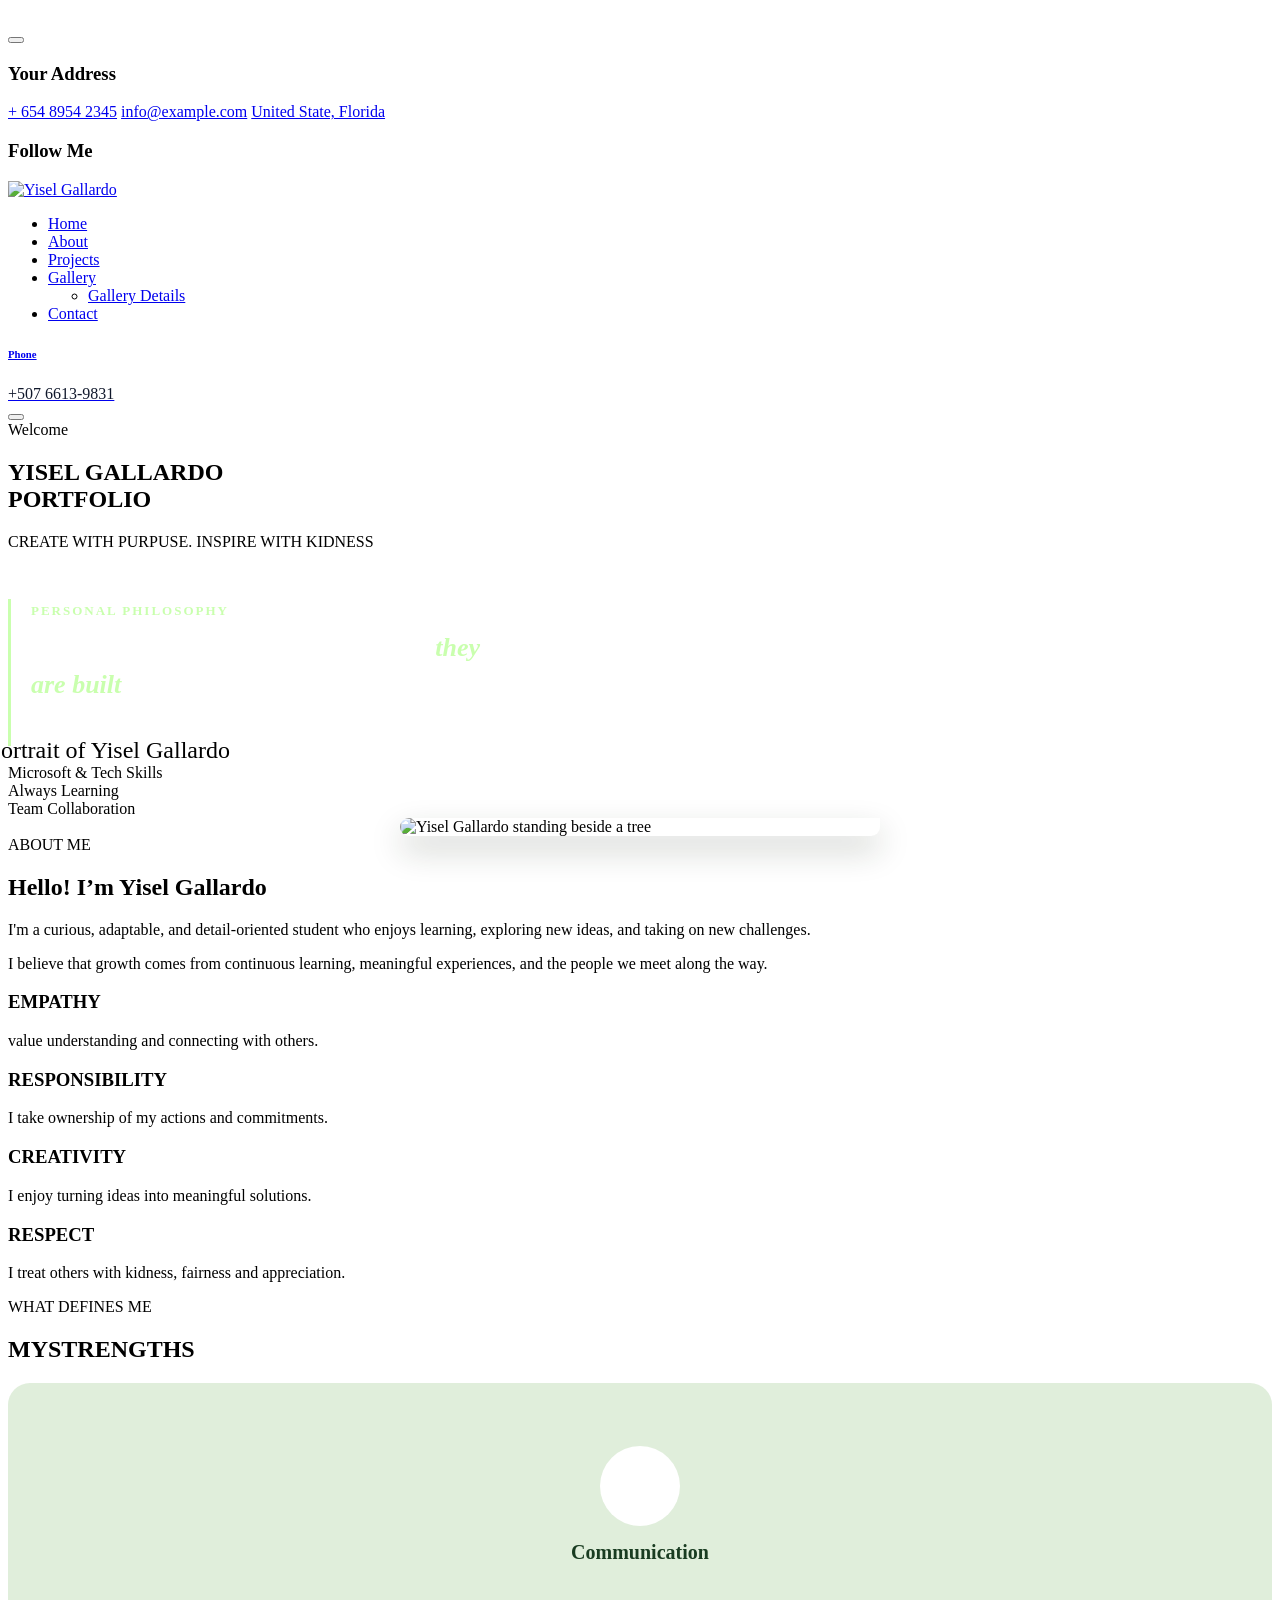
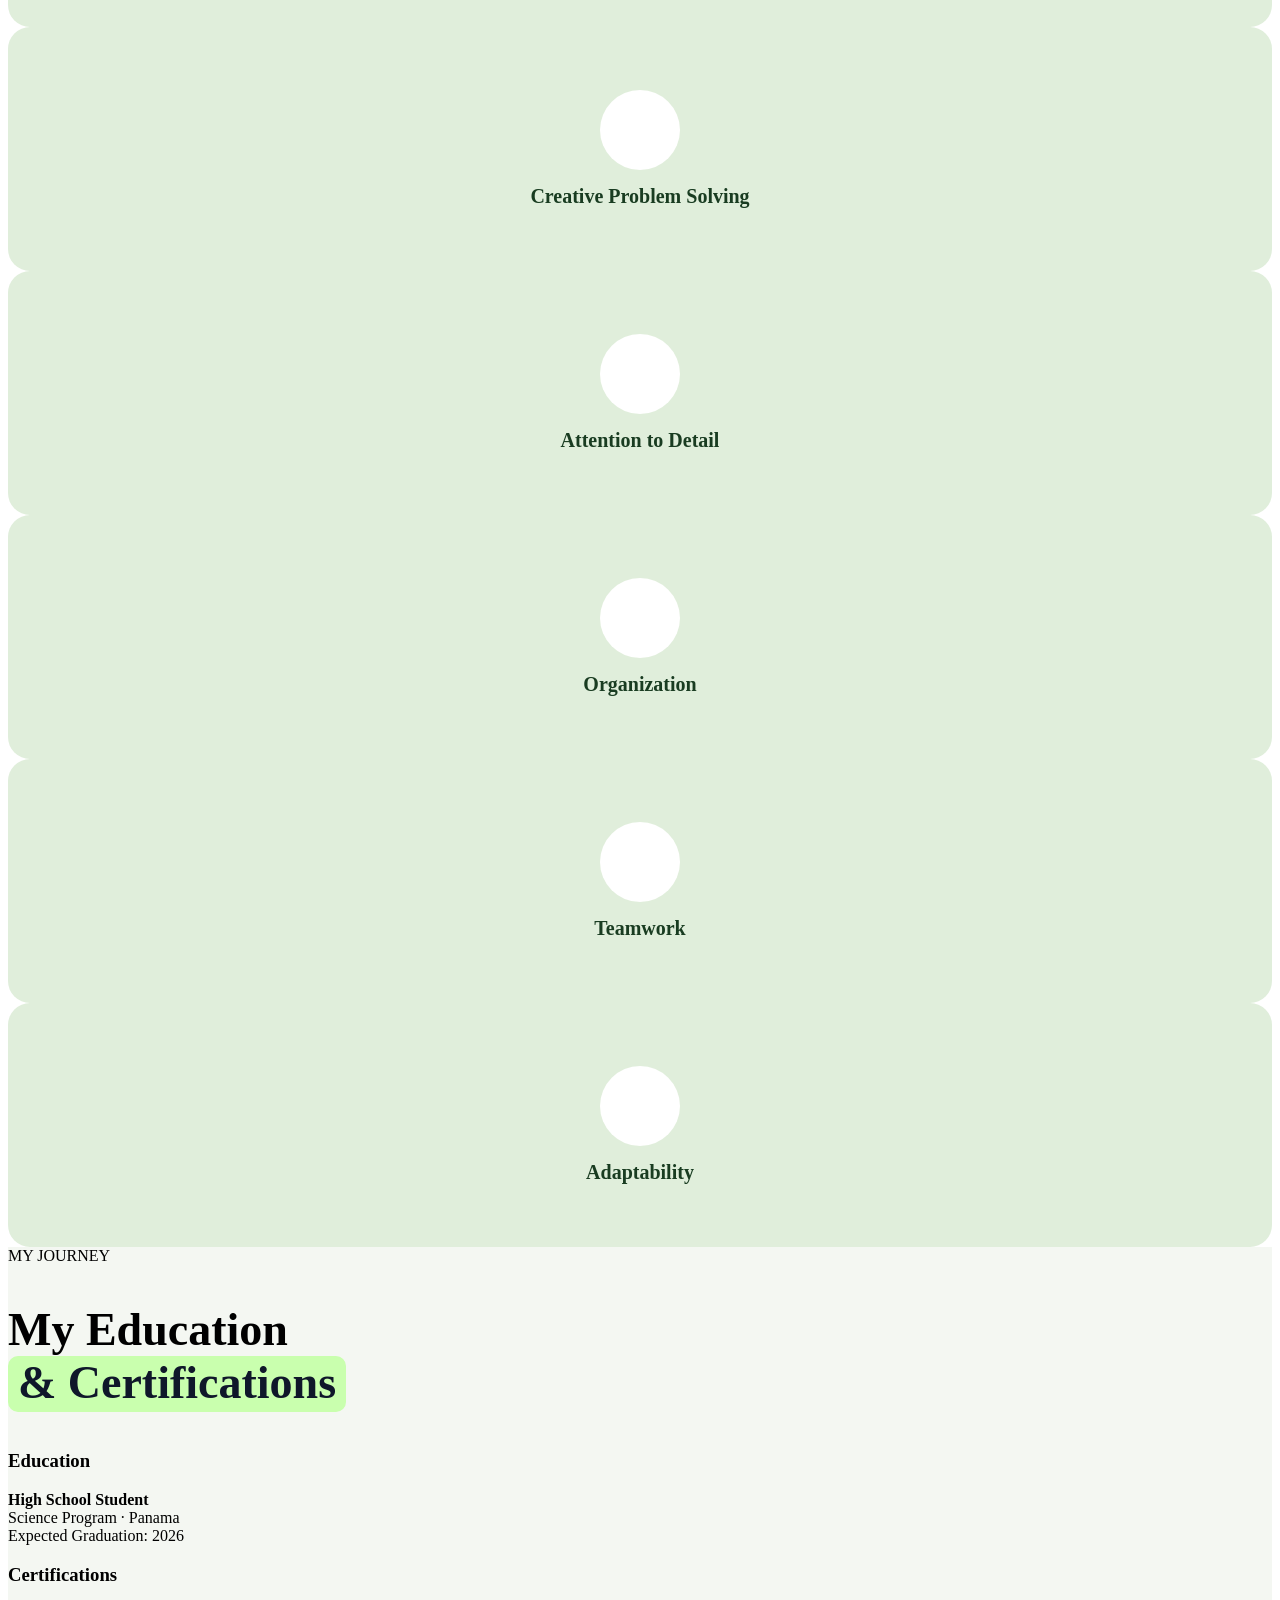
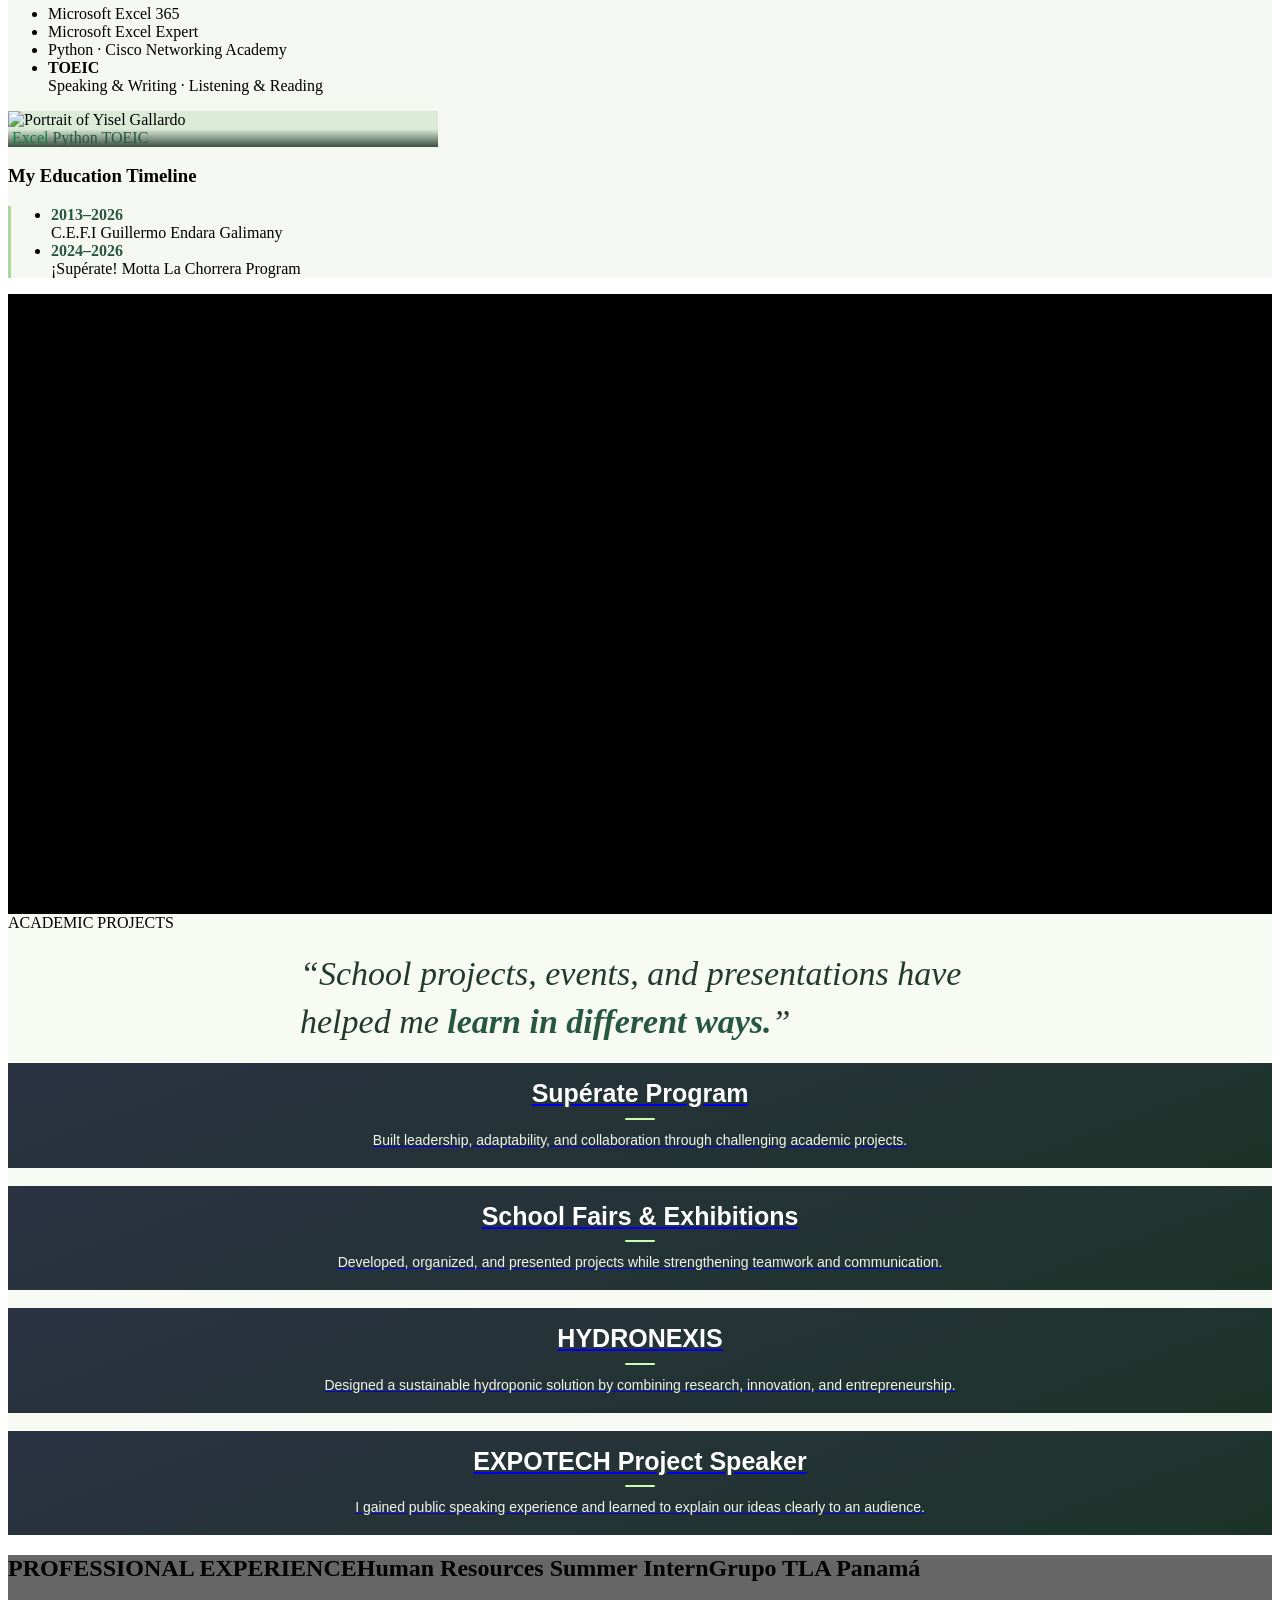
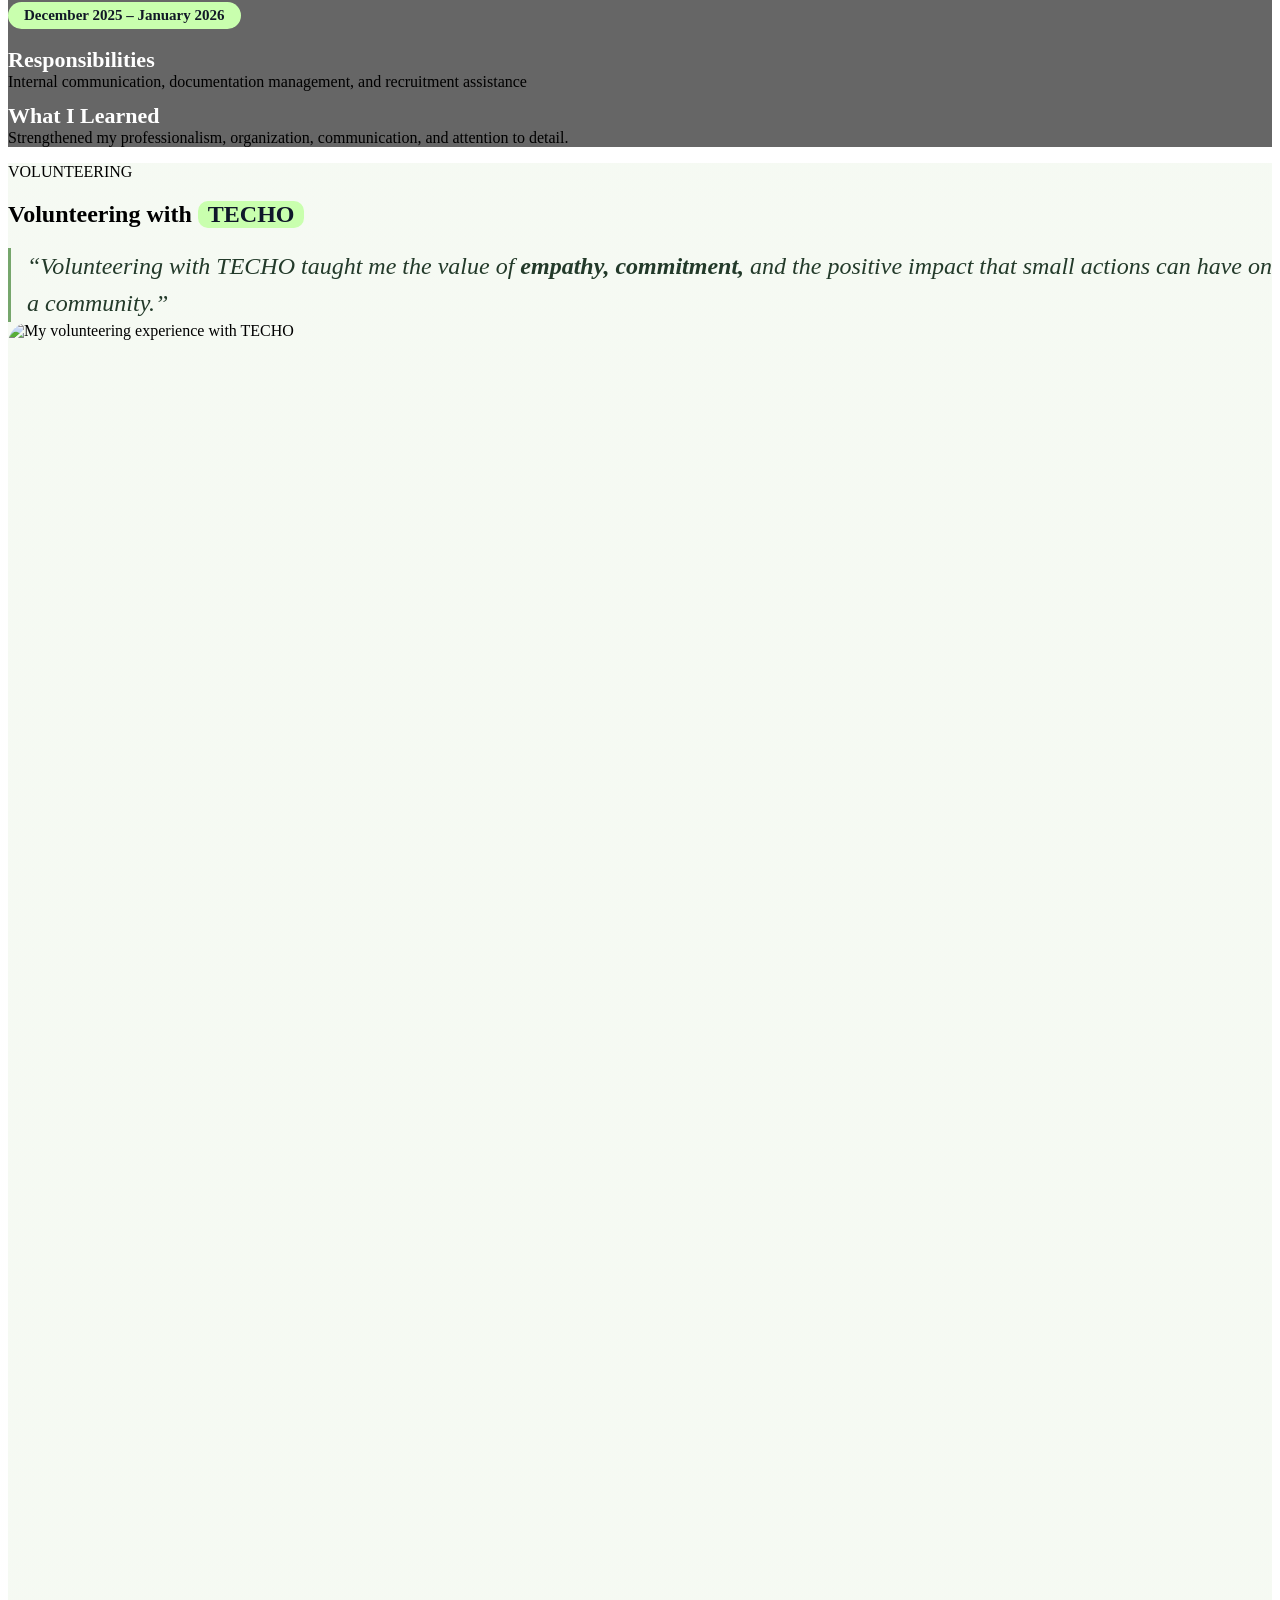
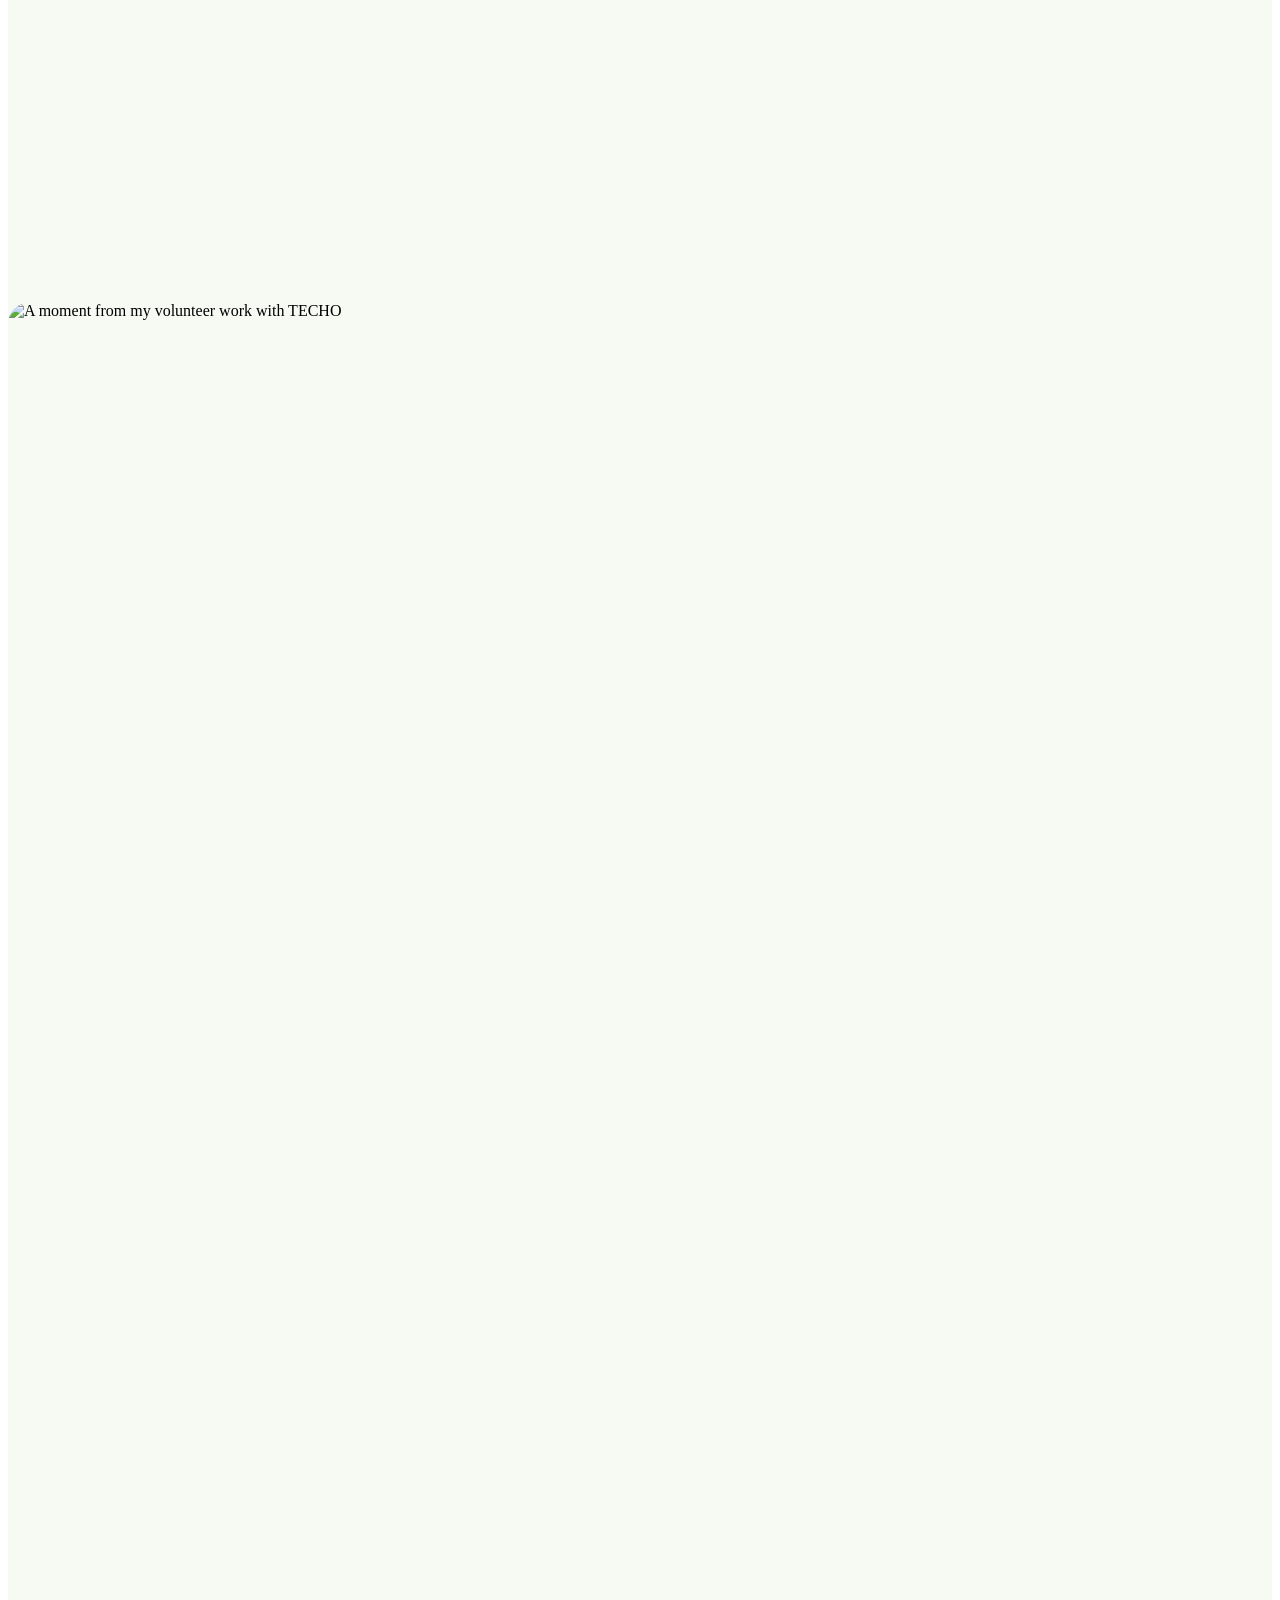
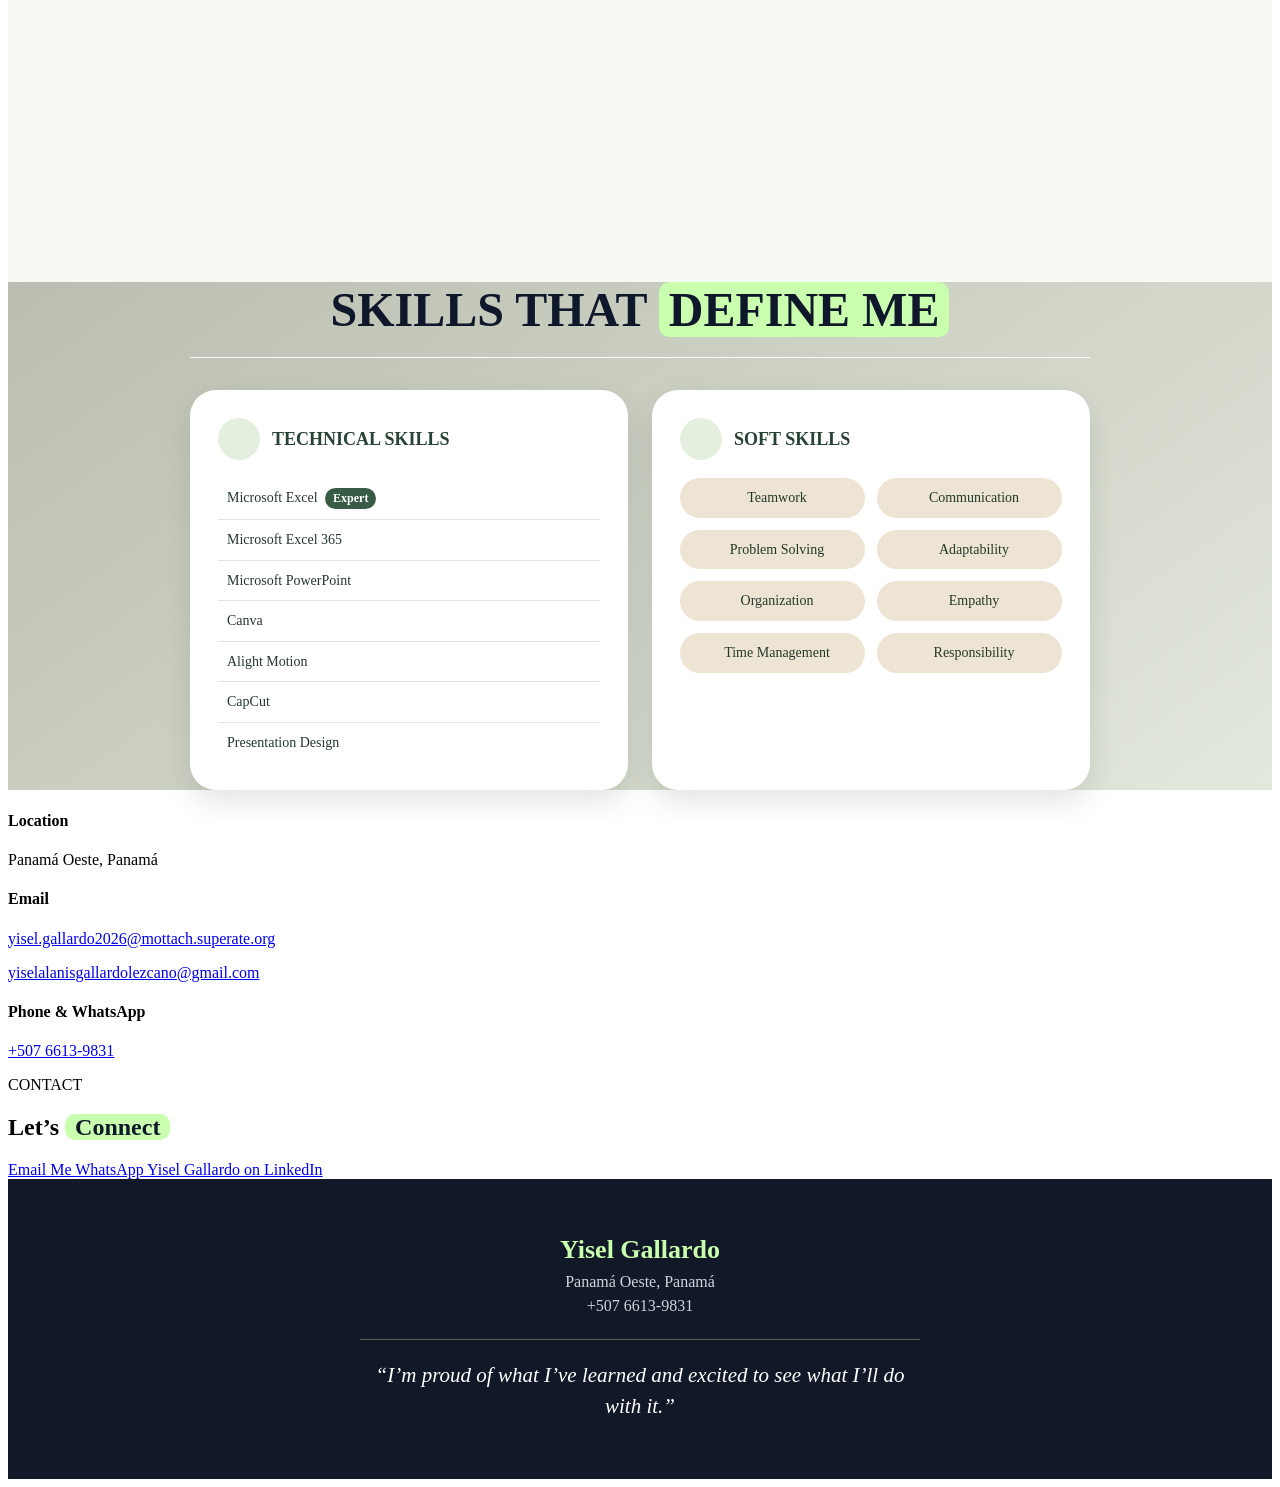
==== index.html @ 07d956fd "Add files via upload" ====
<!DOCTYPE html>
<html lang="en">
	
<!-- Mirrored from https://smart-iota-mocha.vercel.app/ by HTTrack Website Copier/3.x [XR&CO], Mon, 09 Nov 2026 21:47:10 GMT -->
<!-- Added by HTTrack --><meta http-equiv="content-type" content="text/html;charset=utf-8" /><!-- /Added by HTTrack -->
<head>
		<!-- Meta -->
		<meta charset="utf-8">
		<meta http-equiv="X-UA-Compatible" content="IE=edge">
		<meta name="viewport" content="width=device-width, initial-scale=1.0">
		<!-- The above 3 meta tags *must* come first in the head; any other head content must come *after* these tags -->

		<!-- SITE TITLE -->
		<title> Smart- Digital Agency & Creative Portfolio HTML Template</title>
		<!-- Favicon -->
		<link rel="shortcut icon" href="assets/img/logo/favicon.png" type="image/x-icon">
		<!-- Latest Bootstrap min CSS -->
		<link rel="stylesheet" href="assets/css/bootstrap.min.css">
		<link rel="stylesheet" href="assets/css/plugin.min.css">
		<link rel="stylesheet" href="assets/css/theme-spacing.css">
		<link rel="stylesheet" href="assets/fonts/all.min.css">
		<link rel="stylesheet" href="assets/css/style.css">
		<link rel="stylesheet" href="assets/css/responsive.css">
		<style>
  #work .strength-card {
    height: 100%;
    min-height: 200px;
    display: flex;
    flex-direction: column;
    align-items: center;
    justify-content: center;
    gap: 14px;
    padding: 22px 10px;
    border-radius: 22px;
    background: #e0eedb;
    text-align: center;
  }

  #work .strength-icon {
    width: 80px;
    height: 80px;
    display: grid;
    place-items: center;
    border-radius: 50%;
    background: #fff;
    color: #234b2a;
    font-size: 36px;
  }

  #work .strength-card h3 {
    margin: 0;
    color: #193c21;
    font-size: clamp(15px, 2vw, 20px);
    line-height: 1.25;
  }
</style>

<style>
  #team .team-content {
    background: linear-gradient(
      160deg,
      rgba(15, 23, 42, 0.88),
      rgba(20, 43, 33, 0.96)
    );
  }

  #team .team-content-text {
    padding: 16px 12px;
    text-align: center;
  }

  #team .team-content-text .title {
    margin: 0 0 10px;
    color: #fff;
    font: bold clamp(19px, 2vw, 25px)/1.15 Georgia, serif;
  }

  #team .team-content-text .title::after {
    content: "";
    display: block;
    width: 30px;
    height: 2px;
    margin: 10px auto 0;
    background: #c9ffae;
    border-radius: 2px;
  }

  #team .team-content-text .post {
    display: block;
    color: #f1f5ef;
    font: normal 14px/1.55 "Segoe UI", Arial, sans-serif;
  }
</style>

<style>
  #blog.skills-section {
    background: linear-gradient(145deg, #b9beb0, #e2e8db);
    color: #24382b;
  }

  #skills-title {
  max-width: 900px;
  margin: 0 auto 32px;
  padding-bottom: 20px;
  border-bottom: 1px solid #f7f9f4;
  color: #0f172a;
  font-size: clamp(28px, 5vw, 48px);
  font-weight: 700;
  line-height: 1.15;
  letter-spacing: normal;
  text-align: center;
  text-transform: none;
}

  #blog .skills-grid {
    display: grid;
    grid-template-columns: repeat(2, minmax(0, 1fr));
    gap: 24px;
    max-width: 900px;
    margin: 0 auto;
  }

  #blog .skills-card {
    min-width: 0;
    padding: clamp(18px, 3vw, 28px);
    border-radius: 26px;
    background: #fff;
    box-shadow: 0 12px 28px rgba(36, 56, 43, 0.13);
  }

  #blog .skills-card h3 {
    display: flex;
    align-items: center;
    gap: 12px;
    margin: 0 0 18px;
    color: #284234;
    font-size: 18px;
    text-transform: uppercase;
  }

  #blog .skills-card h3 i {
    display: grid;
    place-items: center;
    width: 42px;
    height: 42px;
    flex: 0 0 42px;
    border-radius: 50%;
    background: #e5efdf;
  }

  #blog .skills-card ul {
    list-style: none;
    margin: 0;
    padding: 0;
  }

  #blog .technical-list li,
  #blog .soft-list li {
    display: flex;
    align-items: center;
    gap: 9px;
    color: #24382b;
    font-size: 14px;
    line-height: 1.4;
  }

  #blog .technical-list li {
    padding: 10px 0;
  }

  #blog .technical-list li + li {
    border-top: 1px solid #dfe7dc;
  }

  #blog .skills-expert {
    display: inline-block;
    margin-left: 4px;
    padding: 2px 8px;
    border-radius: 999px;
    background: #385b45;
    color: #fff;
    font-size: 12px;
  }

  #blog .soft-list {
    display: grid;
    grid-template-columns: repeat(2, minmax(0, 1fr));
    gap: 12px;
  }

  #blog .soft-list li {
    justify-content: center;
    padding: 10px;
    border-radius: 22px;
    background: #eee4d4;
    text-align: center;
  }

  @media (max-width: 767px) {
    #blog .skills-grid {
      grid-template-columns: 1fr;
    }
  }

  @media (max-width: 380px) {
    #blog .soft-list {
      grid-template-columns: 1fr;
    }
  }
</style>
	</head>

	<body>
		<div class="page-wrapper">
			
			<!-- PRELOADER -->
			<div class="atf_preloader">
				<div class="spinner_wrap">
					<div class="spinner"></div>
				</div>
			</div>
			<!-- PRELOADER -->
			
			<!-- CURSOR BODY START -->
			<div class="cursor_body">
				<div class="cursor-in"></div>
				<div class="cursor-out"></div>
			</div>		  
			<!-- CURSOR BODY END -->
			

			<!-- back to top start -->
			<div id="back_to_top"><span id="scroll_to_top"></span></div>
			<!-- back to top end -->

			<!-- Start Hamburger area  -->
			<div class="atf-hamburger">
				<div class="atf-hamburger-wrapper">
					<div class="atf-hamburger-header d-flex justify-content-between align-items-center mb-50">
						<div class="atf-hamburger-logo">
						   <a href="index-2.html"><img src="assets/img/logo/logo.png" alt=""></a>
						</div>
						<div class="atf-hamburger-close">
						   <button class="atf-hamburger-close-toggle"><i class="fa fa-times"></i></button>
						</div>
					</div>
				 
					<div class="atf-hamburger-menu d-block d-xl-none mb-50">
						<nav></nav>
					</div>
				 

					<div class="atf-hamburger-info mb-50">
						<h3 class="atf-hamburger-sm-title">Your Address</h3>
						<span><a href="#"><i class="fa-light fa-phone me-2"></i> + 654 8954 2345</a></span>
						<span><a href="#"><i class="fa-light fa-envelope me-2"></i> info@example.com</a></span>
						<span><a href="#"><i class="fa-light fa-map-marker-alt me-2"></i> United State, Florida</a></span>
					</div>
				 
					<div class="atf-hamburger-social mb-50">
						<h3 class="atf-hamburger-sm-title">Follow Me</h3>
						<a href="#"><i class="fab fa-facebook-f"></i></a>
						<a href="#"><i class="fa-brands fa-x-twitter"></i></a>
						<a href="#"><i class="fab fa-linkedin-in"></i></a>
						<a href="#"><i class="fab fa-instagram"></i></a>
					</div>
				</div>
			</div>

			
			<div class="atf-hamburger-overlay"></div>
			<!-- End Hamburger area  -->

			<!-- START HEADER SECTION-->
			<header class="atf-header-area">
				<div class="atf-site-header v2 atf-style1 atf-sticky-header fixed-top">
					<div class="container">
						<div class="row align-items-center">
							<div class="col-xl-3 col-lg-6 col-md-6 col-sm-6 col-6 ">
								<div class="atf-site-logo v2">
  <a href="index.html">
    <img src="assets/img/logo/logo-yg.png"
     alt="Yisel Gallardo"
     style="width: 56px; max-width: 100%; height: auto;">
  </a>
</div>
							</div>
							
							<div class="col-xl-6 d-none d-xl-block">
								<div class="atf-main-menu landing-page v2 d-flex justify-content-center">
									<nav class="atf-nav atf-mobile-menu-active">
									<ul class="atf-nav-list">
  <li><a href="index.html">Home</a></li>
  <li><a href="index.html#about">About</a></li>
  <li><a href="index.html#team">Projects</a></li>
  <li class="menu-item-children">
  <a href="gallery.html">Gallery <i class="arrow down" aria-hidden="true"></i></a>
  <ul class="sub-menu">
    <li><a href="gallery-details.html">Gallery Details</a></li>
  </ul>
</li>
  <li><a href="contact.html">Contact</a></li>
</ul>
									</nav>
								</div>
							</div><!-- END COL -->

							<div class="col-xl-3 col-lg-6 col-md-6 col-sm-6 col-6">
								<div class="atf-header-bottom-right d-flex align-items-center justify-content-end">
									<div class="call-to-action d-none d-lg-block">
                                       <a href="tel:3336874587">
                                          <div class="call-to-action-item d-flex align-items-center">
                                             <span class="call-to-action-icon">
                                                <i class="fa-light fa-phone-volume"></i>
                                             </span>
                                             <div class="call-to-action-text">
                                                <h6 class="mb-0">Phone</h6>
                                                <span style="color: #10182b;">+507 6613-9831</span>
                                             </div>
                                          </div>
                                       </a>
                                    </div>
									<div class="atf-main-menu-bars d-block d-xl-none">
										<button class="atf-hamburger-toogle ml-15">
											<i class="fa fa-bars"></i>
										</button>
									</div>
								</div>
							</div><!-- END COL -->
						</div><!-- END ROW -->
					</div><!-- END CONTAINER -->
				</div>
			</header>
			<!-- END HEADER SECTION-->
			
			<main>		
			
			<!-- START HERO -->
			<section class="hero-section d-flex align-items-center">
				<div class="bg-glow"></div>
				<div class="container">
					<div class="row align-items-center">
						<div class="col-lg-6 col-md-12 mb-5 mb-lg-0 content-col">
							<span class="tagline">Welcome</span>
							<h1 class="hero-title v2 mt-15">
								YISEL GALLARDO<br>  PORTFOLIO
							</h1>
							<p class="hero-desc mt-30">
								 CREATE WITH PURPUSE. INSPIRE WITH KIDNESS
							</p>
							<div class="d-flex flex-wrap gap-3 mt-40 action-buttons atf-hero-btn-v2">
								
							</div>
							<div style="max-width: 460px; margin-top: 48px; padding: 4px 0 4px 20px;
            border-left: 3px solid #c9ffae; text-align: left;">
  <p style="margin: 0 0 10px; color: #c9ffae; font-size: 13px;
            font-weight: 700; letter-spacing: 2px; text-transform: uppercase;">
    Personal Philosophy
  </p>

  <blockquote style="margin: 0; padding: 0; border: 0; background: transparent;
                     color: #fff; font-family: Georgia, serif;
                     font-size: clamp(20px, 2.1vw, 26px); line-height: 1.45;">
    “Opportunities are not always found—<strong style="color: #c9ffae; font-weight: 700;"><em>they are built</em></strong>
    through effort, perseverance, and the courage
    <em>to take the next step</em>.”
  </blockquote>
</div>
						</div>
						<div class="col-lg-6 col-md-12 position-relative text-center">
							<div class="image-wrapper">
								<div class="holo-frame"></div>
								<img src="assets/img/bg/Retratoprofesionalconblazer.png.png"
     alt="Portrait of Yisel Gallardo"
     class="main-img img-fluid rounded-4 overflow-hidden"
     style="transform: scale(1.5); transform-origin: center bottom;">
								<div class="floating-badge badge-top-right">
									<div class="icon-box"><i class="fa-light fa-microchip"></i></div>
									<span>	Microsoft & Tech Skills</span>
								</div>
								<div class="floating-badge badge-mid-left">
									<div class="icon-box"><i class="fa-light fa-bolt"></i></div>
									<span>Always Learning</span>
								</div>
								<div class="floating-badge badge-bottom-right">
									<div class="icon-box"><i class="fa-light fa-bullseye"></i></div>
									<span>Team Collaboration</span>
								</div>
							</div>
						</div>
					</div>
				</div>
			</section>
			<!-- END HERO -->
			
			<!-- START ABOUT DESIGN -->
			<section id="about" class="atf-about-area-v2 atf-section-padding"
  style="background: linear-gradient(rgba(239, 247, 231, 0.), rgba(239, 247, 231, 0.94)),
         url('assets/img/bg/aboutme.png') center 40% / cover no-repeat;">
				<div class="container p-relative">
					<!-- Content -->
					<div class="row align-items-center">
						<div class="col-xxl-5 col-xl-5 col-lg-6 mb-4 mb-md-0 text-center">
							<div style="width: 100%; max-width: 480px; margin: 0 auto;">
  <img
    src="assets/img/bg/aboutme.png"
    alt="Yisel Gallardo standing beside a tree"
    style="display: block; width: 100%; height: auto; border-radius: 32px 0 32px 32px; box-shadow: 0 14px 32px rgba(26, 43, 23, 0.22);"
  >
</div>
						</div>
						<div class="col-xxl-7 col-xl-7 col-lg-6 mt-lg-40">
							<div class="atf-section-title style1 mb-20">
								<span class="sub-title">ABOUT ME</span>
								<h2 class="title style1 split-content end mb-20">Hello! I’m <span class="highlight">Yisel Gallardo</span> </h2>
							</div>
							<p>
							 I'm a curious, adaptable, and detail-oriented student who enjoys learning, exploring new ideas, and taking on new challenges.
							</p>
							<p>
							 I believe that growth comes from continuous learning, meaningful experiences, and the people we meet along the way.

							</p>
							
						</div>
					</div>
				</div>
			</section>
			<!-- END ABOUT DESIGN-->
			
					<div class="row">
						<div class="col-lg-3 col-md-6 wow fadeInLeft" data-wow-duration=".5s" data-wow-delay=".5s">
							<div class="feature-card mb-25">
								<div class="atf-feature-icon">
									<span><i class="fa-light fa-heart"></i></span>
								</div>
								<h3 class="atf-feature-title">EMPATHY</h3>
								<p> value understanding
and connecting with
others.</p>
							</div>
						</div>
						<div class="col-lg-3 col-md-6 wow fadeInUp" data-wow-duration=".5s" data-wow-delay=".5s">
							<div class="feature-card mb-25">
								<div class="atf-feature-icon">
									<span><i class="fa-light 	fa-clipboard-check"></i></span>
								</div>
								<h3 class="atf-feature-title">RESPONSIBILITY</h3>
								<p>I take ownership
of my actions and
commitments.</p>
							</div>
						</div>
						<div class="col-lg-3 col-md-6 wow fadeInUp" data-wow-duration=".5s" data-wow-delay=".5s">
							<div class="feature-card mb-25">
								<div class="atf-feature-icon">
									<span><i class="fa-light 	fa-lightbulb"></i></span>
								</div>
								<h3 class="atf-feature-title">CREATIVITY</h3>
								<p>I enjoy turning ideas into meaningful solutions.</p>
							</div>
						</div>
						<div class="col-lg-3 col-md-6 wow fadeInRight" data-wow-duration=".5s" data-wow-delay=".5s">
							<div class="feature-card mb-25">
								<div class="atf-feature-icon">
									<span><i class="fa-light fa-handshake"></i></span>
								</div>
								<h3 class="atf-feature-title">RESPECT</h3>
								<p>I treat others with kidness, fairness and appreciation.</p>
							</div>
						</div>
					</div><!-- END ROW -->
				</div><!--- END CONTAINER -->
			</section>
			<!-- END FEATURE -->
			

			<!-- START GALLERY DESIGN-->
			<section id="work" class="atf-work-area atf-work-area-plr atf-section-padding">
				<div class="container-fluid">
					<div class="row justify-content-center text-center">
						<div class="col-xxl-8 col-xl-8 col-lg-10">
							<div class="atf-section-title mb-50">
								<span class="sub-title">WHAT DEFINES ME</span>
								<h2 class="title style1 split-content down mb-20">MY<span class="highlight">STRENGTHS</span></h2>
							</div>
						</div><!-- END COL -->
					</div><!-- END ROW -->

					<div class="row justify-content-center g-4">
  <div class="col-6 col-lg-3">
    <div class="strength-card">
      <span class="strength-icon"><i class="fa-light fa-comments" aria-hidden="true"></i></span>
      <h3>Communication</h3>
    </div>
  </div>

  <div class="col-6 col-lg-3">
    <div class="strength-card">
      <span class="strength-icon"><i class="fa-light fa-puzzle-piece" aria-hidden="true"></i></span>
      <h3>Creative Problem Solving</h3>
    </div>
  </div>

  <div class="col-6 col-lg-3">
    <div class="strength-card">
      <span class="strength-icon"><i class="fa-light fa-magnifying-glass" aria-hidden="true"></i></span>
      <h3>Attention to Detail</h3>
    </div>
  </div>

  <div class="col-6 col-lg-3">
    <div class="strength-card">
      <span class="strength-icon"><i class="fa-light fa-clipboard-check" aria-hidden="true"></i></span>
      <h3>Organization</h3>
    </div>
  </div>

  <div class="col-6 col-lg-3">
    <div class="strength-card">
      <span class="strength-icon"><i class="fa-light fa-users" aria-hidden="true"></i></span>
      <h3>Teamwork</h3>
    </div>
  </div>

  <div class="col-6 col-lg-3">
    <div class="strength-card">
      <span class="strength-icon"><i class="fa-light fa-seedling" aria-hidden="true"></i></span>
      <h3>Adaptability</h3>
    </div>
  </div>
</div>
				</div>
			</section>
			<!-- END GALLERY DESIGN-->

			
			<!-- choose area start --><section id="choose" class="atf-section-padding" style="background: #f4f7f2;">
  <div class="container">
    <div class="row align-items-center g-5">
      <div class="col-lg-6">
        <div class="atf-section-title style1 mb-4">
          <span class="sub-title">MY JOURNEY</span>
          <h2 class="title style1" style="font-size: clamp(28px, 4vw, 46px);">
          My Education<br>
<span style="display: inline-block; background: #c9ffae; color: #0f172a; padding: 0 10px 3px; border-radius: 10px;">&amp; Certifications</span>
          </h2>
        </div>

        <div class="bg-white rounded-4 shadow-sm p-4 mb-3">
          <h3 class="h5 fw-bold mb-2">
            <i class="fa-light fa-graduation-cap me-2" aria-hidden="true"></i>Education
          </h3>
          <p class="mb-0">
            <strong>High School Student</strong><br>
            Science Program · Panama<br>
            Expected Graduation: 2026
          </p>
        </div>

        <div class="bg-white rounded-4 shadow-sm p-4">
          <h3 class="h5 fw-bold mb-3">
            <i class="fa-light fa-award me-2" aria-hidden="true"></i>Certifications
          </h3>
          <ul class="list-unstyled mb-0">
            <li class="pb-2 mb-2 border-bottom">Microsoft Excel 365</li>
            <li class="pb-2 mb-2 border-bottom">Microsoft Excel Expert</li>
            <li class="pb-2 mb-2 border-bottom">Python · Cisco Networking Academy</li>
            <li>
              <strong>TOEIC</strong><br>
              Speaking &amp; Writing · Listening &amp; Reading
            </li>
          </ul>
        </div>
      </div>

      <div class="col-lg-6">
        <div class="position-relative mx-auto rounded-4 overflow-hidden shadow-sm"
             style="max-width: 430px; background: #dcebd8;">
          <img src="assets/img/bg/my-journey.png"
               alt="Portrait of Yisel Gallardo"
               style="display: block; width: 100%; height: auto;">

          <div class="position-absolute bottom-0 start-0 end-0 p-3 d-flex flex-wrap justify-content-center gap-2"
               style="background: linear-gradient(transparent, rgba(17, 40, 27, 0.8));">
            <span class="bg-white rounded-pill px-3 py-2 fw-bold" style="color: #107c41;">
              <img src="assets/img/bg/excel-logo.png" alt="" width="20" class="me-1"> Excel
            </span>
            <span class="bg-white rounded-pill px-3 py-2 fw-bold" style="color: #285740;">
              <i class="fa-brands fa-python me-1" aria-hidden="true"></i>Python
            </span>
            <span class="bg-white rounded-pill px-3 py-2 fw-bold" style="color: #285740;">
              <i class="fa-light fa-headphones me-1" aria-hidden="true"></i>TOEIC
            </span>
          </div>
        </div>
		<div class="mx-auto mt-4 p-3 bg-white rounded-4 shadow-sm" style="max-width: 430px;">
  <h3 class="h5 fw-bold mb-3">My Education Timeline</h3>

  <ul class="list-unstyled mb-0 ps-3" style="border-left: 3px solid #a9da99;">
    <li class="mb-3">
      <strong style="color: #285740;">2013–2026</strong><br>
      C.E.F.I Guillermo Endara Galimany
    </li>
    <li>
      <strong style="color: #285740;">2024–2026</strong><br>
      ¡Supérate! Motta La Chorrera Program
    </li>
  </ul>
</div>
      </div>
    </div>
  </div>
</section>
			<!-- choose area start -->
			
			<!-- Team Photo -->
			 <div style="background: #000; padding: 40px 16px;">
  <video controls playsinline preload="none"
         poster="assets/img/team/portada-video.png.png"
         style="display: block; width: 100%; max-width: 960px;
                aspect-ratio: 16 / 9; margin: 0 auto;
                border-radius: 20px; object-fit: contain;">
    <source src="assets/img/team/mi-video.mp4.mp4" type="video/mp4">
  </video>
</div>
			<!-- Team Photo -->
			
			<!-- START TEAM -->
			<section id="team" class="atf-team-area pt-120 pb-90 p-relative atf-cover-bg"
  style="background: linear-gradient(rgba(245, 250, 242, 0.88), rgba(245, 250, 242, 0.88)),
         url('assets/img/bg/fondo-proyectos.png') center / cover no-repeat;">

				<div class="container">
					<div class="row justify-content-center text-center">
						<div class="col-xxl-8 col-xl-8 col-lg-10">
							<div class="atf-section-title mb-50">
								<span class="sub-title">ACADEMIC PROJECTS</span>

								<blockquote style="max-width: 680px; margin: 18px auto 0; padding: 0 12px;
                   border: 0; background: transparent; color: #233a2a;
                   font: italic clamp(23px, 3vw, 34px)/1.4 Georgia, serif;">
  “School projects, events, and presentations have helped me
  <strong style="color: #285740;">learn in different ways.</strong>”
</blockquote>
							</div>
						</div><!--- END COL -->
					</div>
					
					<div class="row">
						<div class="col-lg-3 col-md-6 wow fadeIn" data-wow-duration="1s" data-wow-delay="0.2s" data-wow-offset="0">
							<div class="atf-team-item mb-25">
								<div class="atf-team-thumb">
									<img src="assets/img/team/img1.png" alt="">
								</div>
								<div class="team-content">
									<div class="team-social-icon">
										
									</div>
									<a href="gallery.html#gallery">
  <div class="team-content-text">
    <h3 class="title" style="font-family: 'Poppins', Arial, sans-serif; font-weight: 700;">Supérate Program</h3>
											<span class="post">Built leadership, adaptability, and collaboration through challenging academic projects.</span>
										</div>
									</a>
								</div>
							</div>
						</div>
				 
						<div class="col-lg-3 col-md-6 col-12 wow fadeIn" data-wow-duration="1s" data-wow-delay="0.3s" data-wow-offset="0">
							<div class="atf-team-item mb-25">
								<div class="atf-team-thumb">
									<img src="assets/img/team/img2.png" alt="">
								</div>
								<div class="team-content">
									<div class="team-social-icon">
							
									</div>
									<a href="gallery.html#culture-carousel">
  <div class="team-content-text">
    <h3 class="title" style="font-family: 'Poppins', Arial, sans-serif; font-weight: 700;">School Fairs &amp; Exhibitions</h3>
											<span class="post">Developed, organized, and presented projects while strengthening teamwork and communication.</span>
										</div>
									</a>
								</div>
							</div>
						</div>
						<div class="col-lg-3 col-md-6 col-12 col-12 wow fadeIn" data-wow-duration="3s" data-wow-delay="0.4s" data-wow-offset="0">
							<div class="atf-team-item mb-25">
								<div class="atf-team-thumb">
									<img src="assets/img/team/img3.png" alt="">
								</div>
								<div class="team-content">
									<div class="team-social-icon">
									
									</div>
									<a href="gallery.html#hydronexis-carousel">
  <div class="team-content-text">
    <h3 class="title" style="font-family: 'Poppins', Arial, sans-serif; font-weight: 700;">HYDRONEXIS</h3>
											<span class="post">Designed a sustainable hydroponic solution by combining research, innovation, and entrepreneurship.</span>
										</div>
									</a>
								</div>
							</div>
						</div>
				 
						<div class="col-lg-3 col-md-6 col-12 wow fadeIn" data-wow-duration="4s" data-wow-delay="0.5s" data-wow-offset="0">
							<div class="atf-team-item mb-25">
								<div class="atf-team-thumb">
									<img src="assets/img/team/team-31.png" alt="">
								</div>
								<div class="team-content">
									<div class="team-social-icon">
									
									</div>
									<a href="gallery-details.html#expotech-speaker">
  <div class="team-content-text">
    <h3 class="title" style="font-family: 'Poppins', Arial, sans-serif; font-weight: 700;">EXPOTECH Project Speaker</h3>
											<span class="post">I gained public speaking experience and learned to explain our ideas clearly to an audience.</span>
										</div>
									</a>
								</div>
							</div>
						</div>
					</div><!-- END ROW -->
				</div><!--- END CONTAINER -->
			</section>
			<!-- END TEAM -->
			
			
			<!-- Cta area start -->

			<section class="atf-cta-area atf-section-padding black-bg"
  style="background: linear-gradient(#0009, #0009), url('assets/img/team/practicajpg.jpg') center / cover no-repeat;">
				<div class="left-glow"></div>
				<div class="right-dots"></div>
				<div class="blur-circle"></div>
				<div class="container">
					<div class="row  justify-content-center text-center">
						<div class="col-md-8">
							<div class="atf-section-title style1">
								<h2 class="title style1 split-content start mb-30 text-white">PROFESSIONAL EXPERIENCE<span class="highlight">Human Resources Summer Intern</span>Grupo TLA Panamá</h2>
								<p>
 <span style="display: inline-block; background-color: #c9ffae; color: #111827; padding: 5px 16px; border-radius: 999px; font-size: 15px; font-weight: 600; margin-bottom: 6px;">
  December 2025 – January 2026
</span><br>

  <strong style="display: inline-block; margin-top: 12px; font-size: 22px; font-weight: 700; color: #fff;">
    Responsibilities
  </strong><br>
  Internal communication, documentation management, and recruitment assistance<br>

  <strong style="display: inline-block; margin-top: 12px; font-size: 22px; font-weight: 700; color: #fff;">
    What I Learned
  </strong><br>
  Strengthened my professionalism, organization, communication, and attention to detail.
</p>
								
								</a>
							</div>
						</div>
					</div>
				</div>
			</section>
			<!-- Cta area end -->

			<!-- START CLIENT -->
			<section id="client" class="atf-section-padding"
  style="background: linear-gradient(rgba(244, 249, 241, 0.88), rgba(244, 249, 241, 0.88)),
         url('assets/img/bg/_techo-fondo.png') center / cover no-repeat;">
  <div class="container">
    <div class="row align-items-center g-4">

      <div class="col-lg-5">
        <div class="atf-section-title style1">
          <span class="sub-title">VOLUNTEERING</span>

          <h2 class="title style1 mb-3">
            Volunteering with
            <span style="display: inline-block; background: #c9ffae; color: #0f172a;
                         padding: 0 10px; border-radius: 10px;">TECHO</span>
          </h2>
        </div>

        <p style="margin: 0; padding-left: 16px; border-left: 3px solid #76a66c;
                  color: #233a2a; font: italic clamp(19px, 2vw, 24px)/1.55 Georgia, serif;">
          “Volunteering with TECHO taught me the value of
          <strong>empathy, commitment,</strong> and the positive impact
          that small actions can have on a community.”
        </p>
      </div>

      <div class="col-lg-7">
        <div class="row g-3">
          <div class="col-sm-6">
            <img src="assets/img/bg/techo-1.png"
                 alt="My volunteering experience with TECHO"
                 loading="lazy"
                 style="display: block; width: 100%; aspect-ratio: 4 / 5;
                        object-fit: cover; border-radius: 22px;">
          </div>

          <div class="col-sm-6">
            <img src="assets/img/bg/techo-2.png"
                 alt="A moment from my volunteer work with TECHO"
                 loading="lazy"
                 style="display: block; width: 100%; aspect-ratio: 4 / 5;
                        object-fit: cover; border-radius: 22px;">
          </div>
        </div>
      </div>

    </div>
  </div>
</section>
			<!-- END CLIENT -->
			
			
			<!-- START BLOG -->
			<section id="blog" class="atf-section-padding skills-section"
         aria-labelledby="skills-title">
  <div class="container">
   <h2 id="skills-title" class="title style1">
  SKILLS THAT <span style="display: inline-block; background: #c9ffae;
    padding: 0 10px; border-radius: 10px;">DEFINE ME <MEta:redirect></MEta:redirect></span>
</h2>

    <div class="skills-grid">
      <div class="skills-card">
        <h3>
          <i class="fa-light fa-laptop" aria-hidden="true"></i>
          Technical Skills
        </h3>

        <ul class="technical-list">
          <li>
            <i class="fa-light fa-table-cells" aria-hidden="true"></i>
            <span>Microsoft Excel <strong class="skills-expert">Expert</strong></span>
          </li>
          <li><i class="fa-light fa-table-cells" aria-hidden="true"></i> Microsoft Excel 365</li>
          <li><i class="fa-light fa-file-powerpoint" aria-hidden="true"></i> Microsoft PowerPoint</li>
          <li><i class="fa-light fa-palette" aria-hidden="true"></i> Canva</li>
          <li><i class="fa-light fa-wand-magic-sparkles" aria-hidden="true"></i> Alight Motion</li>
          <li><i class="fa-light fa-film" aria-hidden="true"></i> CapCut</li>
          <li><i class="fa-light fa-display" aria-hidden="true"></i> Presentation Design</li>
        </ul>
      </div>

      <div class="skills-card">
        <h3>
          <i class="fa-light fa-users" aria-hidden="true"></i>
          Soft Skills
        </h3>

        <ul class="soft-list">
          <li><i class="fa-light fa-users" aria-hidden="true"></i> Teamwork</li>
          <li><i class="fa-light fa-comments" aria-hidden="true"></i> Communication</li>
          <li><i class="fa-light fa-puzzle-piece" aria-hidden="true"></i> Problem Solving</li>
          <li><i class="fa-light fa-seedling" aria-hidden="true"></i> Adaptability</li>
          <li><i class="fa-light fa-list-check" aria-hidden="true"></i> Organization</li>
          <li><i class="fa-light fa-heart" aria-hidden="true"></i> Empathy</li>
          <li><i class="fa-light fa-clock" aria-hidden="true"></i> Time Management</li>
          <li><i class="fa-light fa-clipboard-check" aria-hidden="true"></i> Responsibility</li>
        </ul>
      </div>
    </div>
  </div>
</section>
			<!-- END BLOG -->
			
			<!-- START CONTACT -->
			<section id="contact" class="atf-contact-area atf-cover-bg p-relative atf-section-padding">
  <div class="container">
    <div class="row align-items-center g-4">

      <div class="col-lg-6">
        <div class="atf-contact-info">

          <div class="atf-contact-details d-flex align-items-center justify-content-between gap-3">
            <div class="atf-contact-address">
              <h4>Location</h4>
              <p>Panamá Oeste, Panamá</p>
            </div>
            <div class="atf-contact-icon" aria-hidden="true">
              <i class="fa-light fa-location"></i>
            </div>
          </div>

          <div class="atf-contact-details d-flex align-items-center justify-content-between gap-3">
            <div class="atf-contact-address" style="min-width: 0; overflow-wrap: anywhere;">
              <h4>Email</h4>
              <p>
                <a href="mailto:yisel.gallardo2026@mottach.superate.org">
                  yisel.gallardo2026@mottach.superate.org
                </a>
              </p>
              <p>
                <a href="mailto:yiselalanisgallardolezcano@gmail.com">
                  yiselalanisgallardolezcano@gmail.com
                </a>
              </p>
            </div>
            <div class="atf-contact-icon flex-shrink-0" aria-hidden="true">
              <i class="fa-light fa-envelope"></i>
            </div>
          </div>

          <div class="atf-contact-details d-flex align-items-center justify-content-between gap-3">
            <div class="atf-contact-address">
              <h4>Phone &amp; WhatsApp</h4>
              <p><a href="tel:+50766139831">+507 6613-9831</a></p>
            </div>
            <div class="atf-contact-icon" aria-hidden="true">
              <i class="fa-light fa-phone-volume"></i>
            </div>
          </div>

        </div>
      </div>

      <div class="col-lg-6 ps-lg-5">
        <div class="atf-section-title style1 mb-4">
          <span class="sub-title">CONTACT</span>
          <h2 class="title style1">
            Let’s <span style="background: #c9ffae; color: #0f172a;
                              padding: 0 10px; border-radius: 10px;">Connect</span>
          </h2>
        </div>

        <div class="d-flex flex-wrap gap-3">
          <a class="atf-themes-btn" href="mailto:yiselalanisgallardolezcano@gmail.com">
            <i class="fa-light fa-envelope me-2" aria-hidden="true"></i>Email Me
          </a>

          <a class="atf-themes-btn" href="https://wa.me/50766139831"
             target="_blank" rel="noopener">
            <i class="fa-brands fa-whatsapp me-2" aria-hidden="true"></i>WhatsApp
          </a>

          <a class="atf-themes-btn"
             href="https://www.linkedin.com/in/yisel-alanis-gallardo-lezcano-a136a3409"
             target="_blank" rel="noopener">
            <i class="fa-brands fa-linkedin me-2" aria-hidden="true"></i>Yisel Gallardo on LinkedIn
          </a>
        </div>
      </div>

    </div>
  </div>
</section>
			<!-- END CONTACT -->
			
		</main>
		
			<!-- Footer Section -->
			<footer style="background: #111827; padding: 56px 20px; text-align: center; color: #fff;">
  <div class="container">
    <p style="margin: 0 0 8px; color: #c9ffae; font-size: 26px; font-weight: 700;">
      Yisel Gallardo
    </p>
    <p style="margin: 0; color: #d1d5db;">
      Panamá Oeste, Panamá
    </p>
    <p style="margin: 6px 0 0; color: #d1d5db;">
      +507 6613-9831
    </p>

    <p style="max-width: 560px; margin: 24px auto 0; padding-top: 20px;
              border-top: 1px solid #536253; color: #fff;
              font: italic 21px/1.5 Georgia, serif;">
      “I’m proud of what I’ve learned and excited to see what I’ll do with it.”
    </p>
  </div>
</footer>
			<!-- End Footer Section -->
		</div>

		<!-- Latest jQuery -->
		<script src="assets/js/jquery.min.js"></script>
		<script src="assets/js/bootstrap.bundle.min.js"></script>
		<script src="assets/js/plugin.min.js"></script>
		<script src="assets/js/gsap.js"></script>
		<script src="assets/js/form-contact.js"></script>
		<script src="assets/js/script.js"></script>
		
	</body>

<!-- Mirrored from https://smart-iota-mocha.vercel.app/ by HTTrack Website Copier/3.x [XR&CO], Mon, 09 Nov 2026 21:47:10 GMT -->
</html>
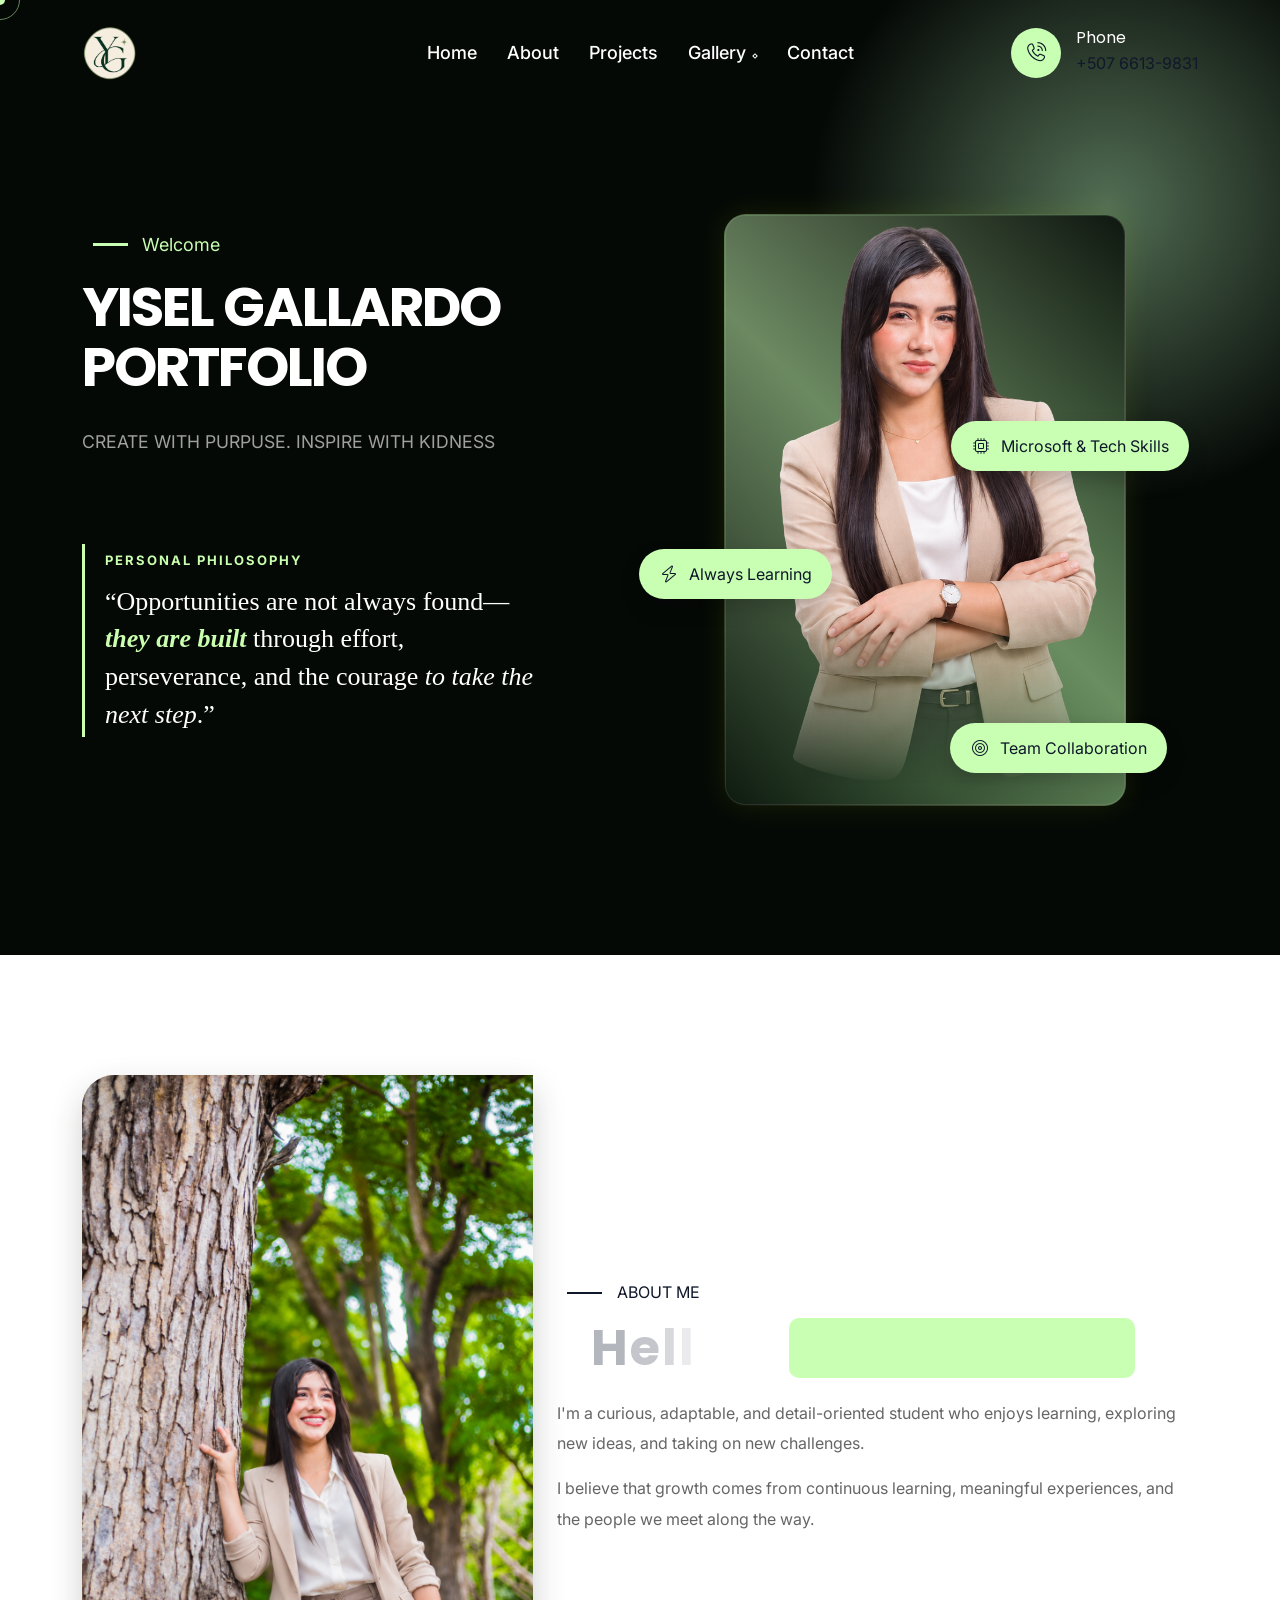
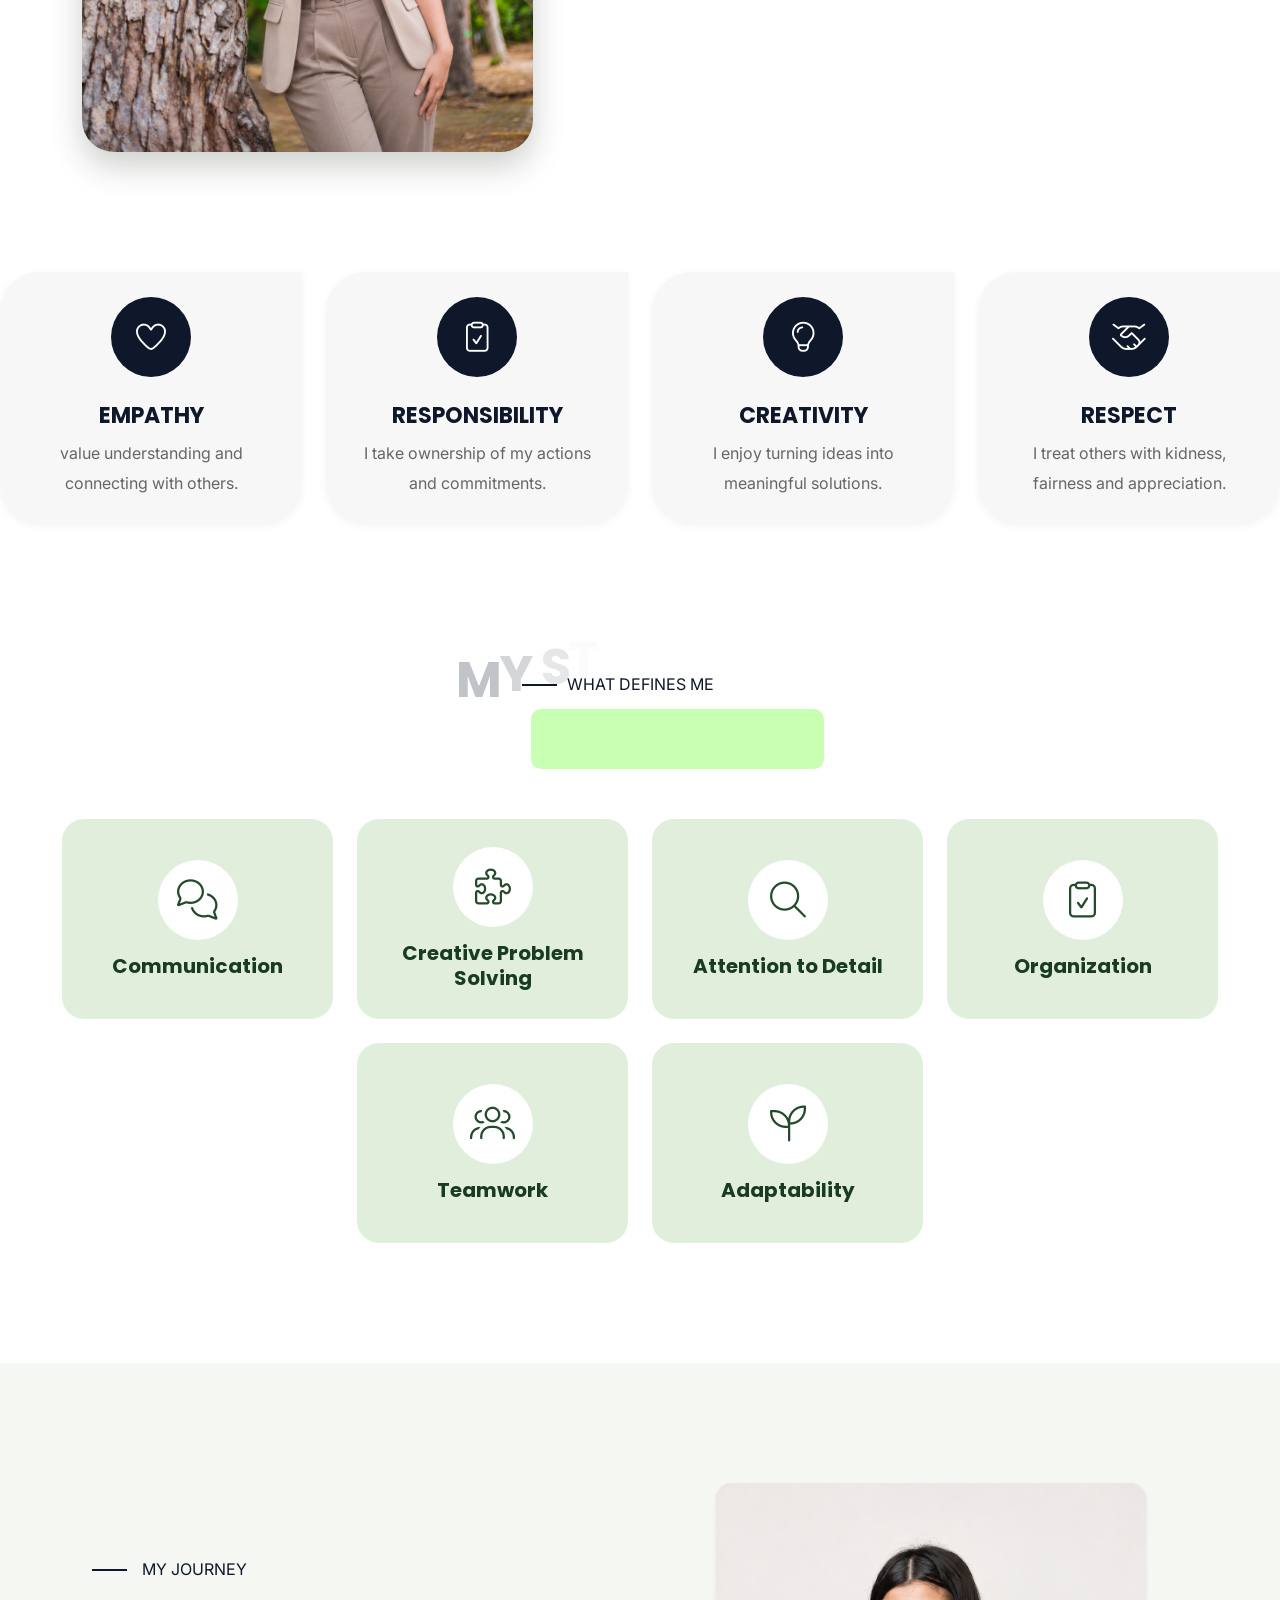
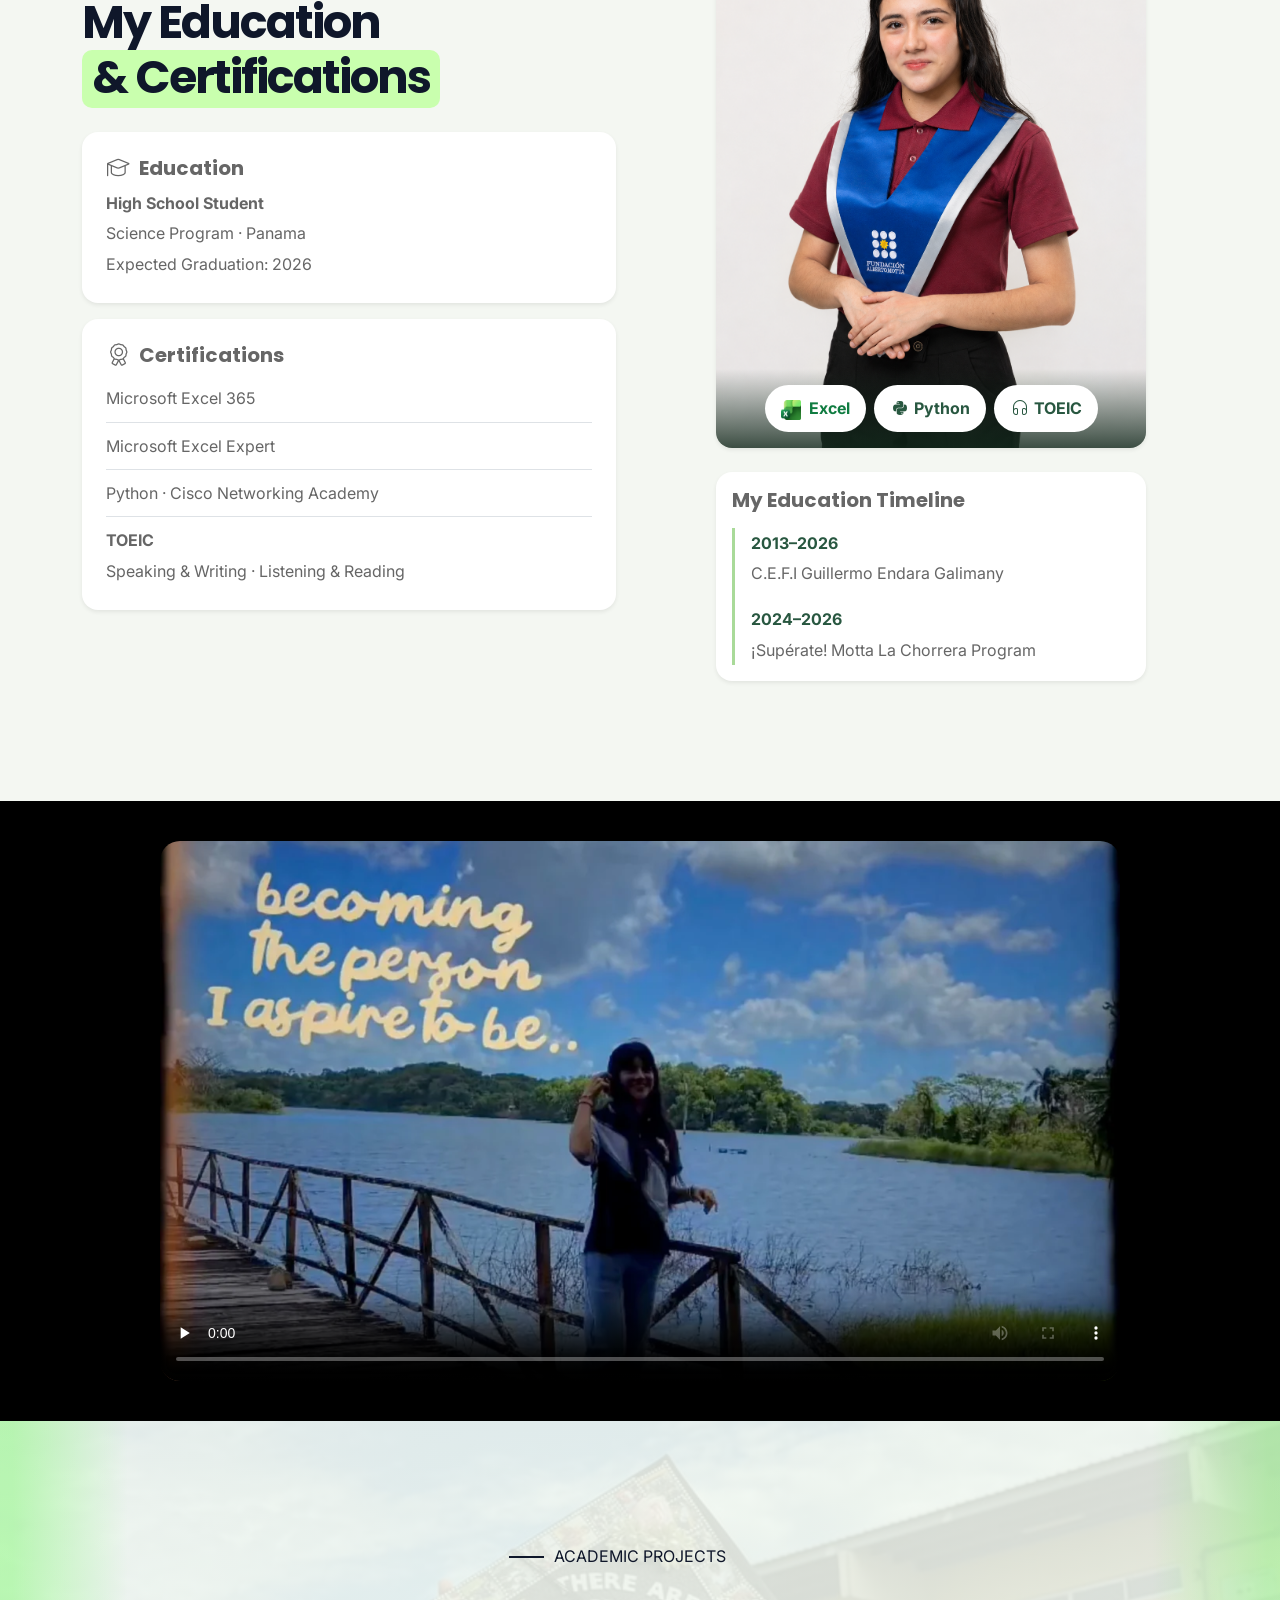
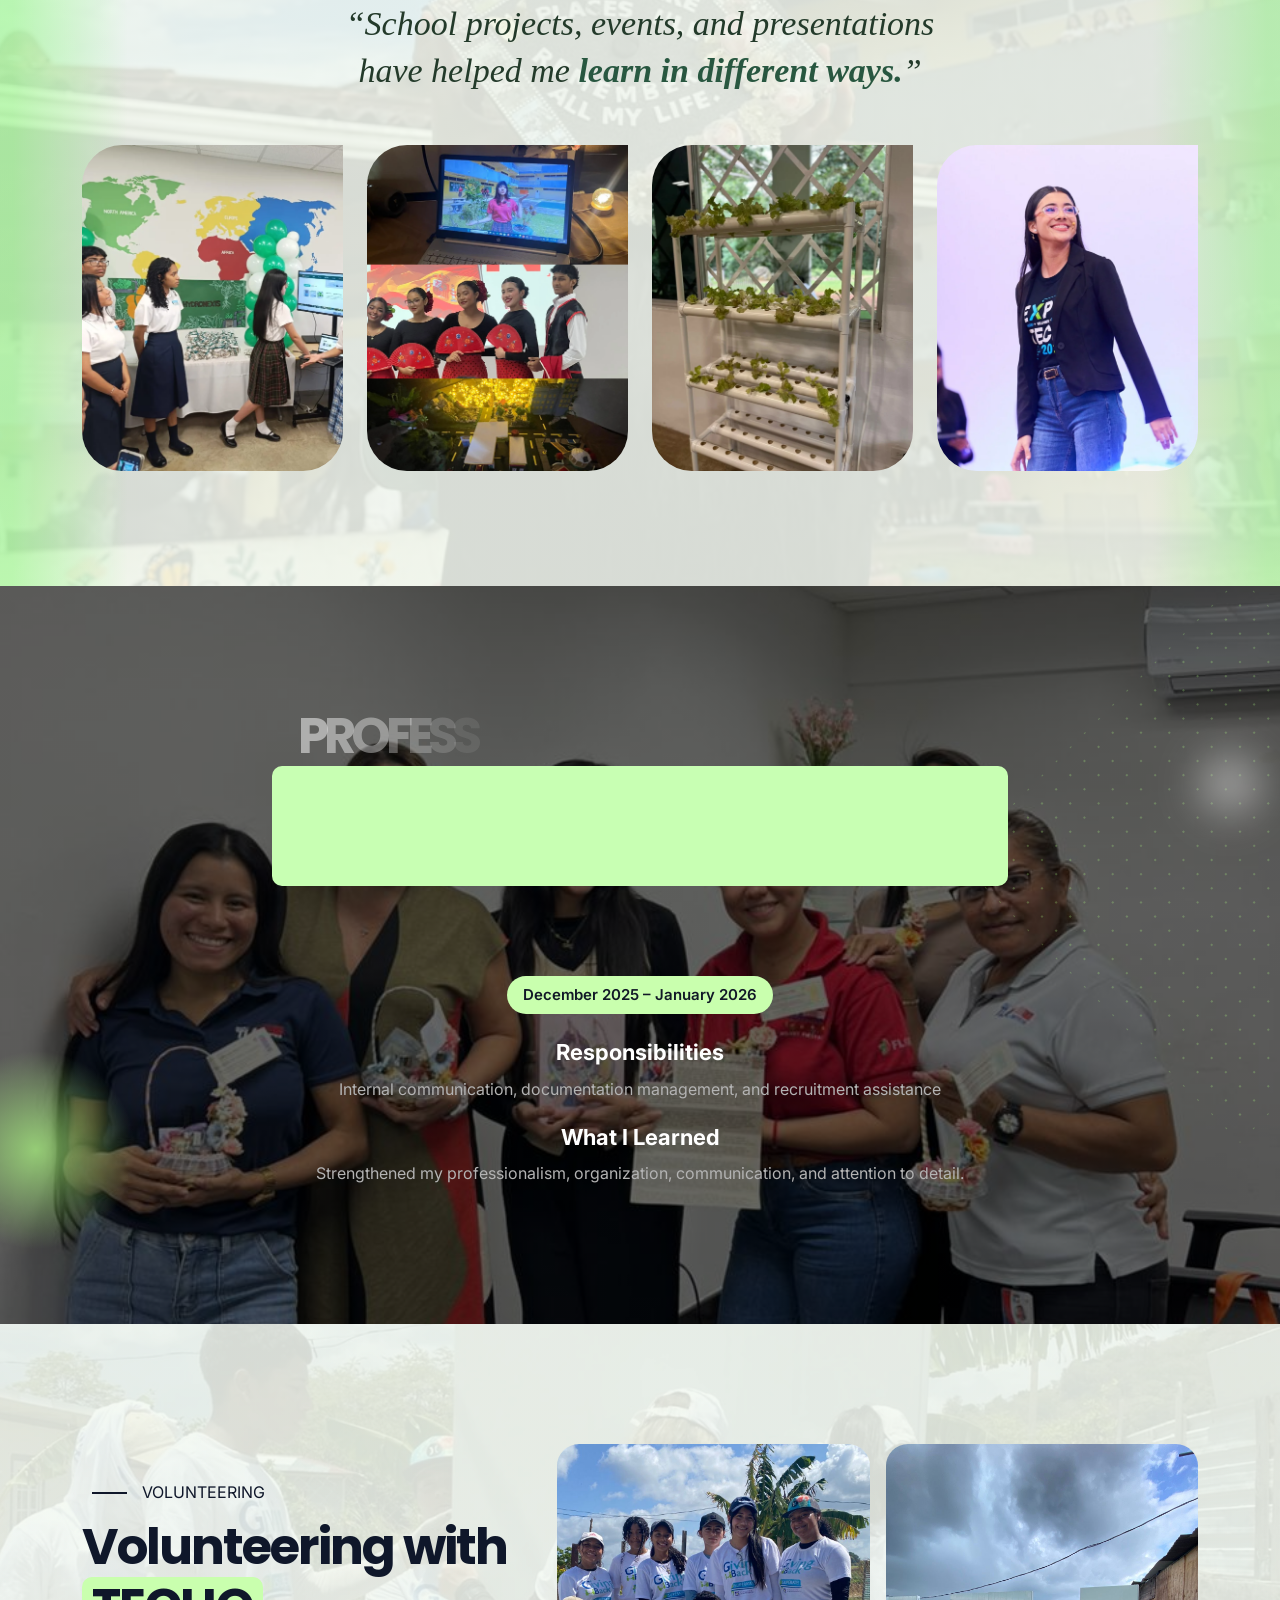
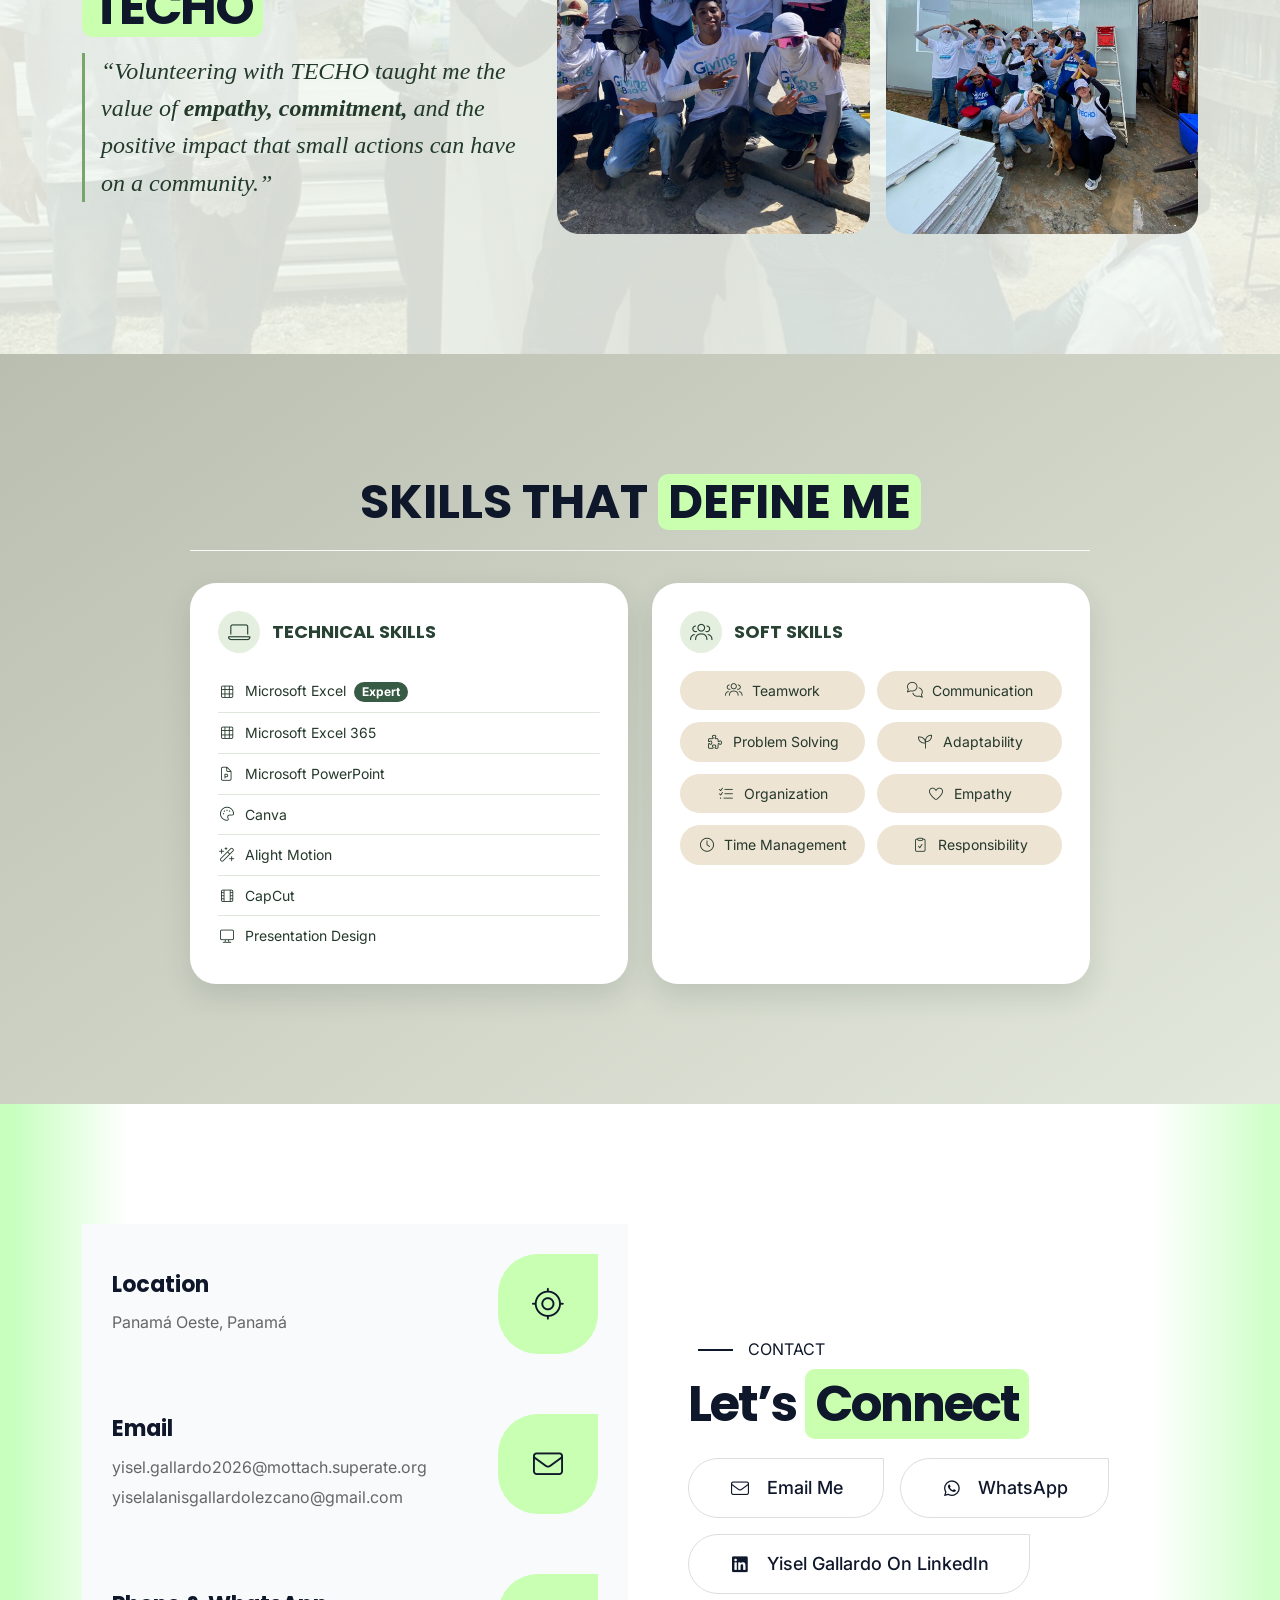
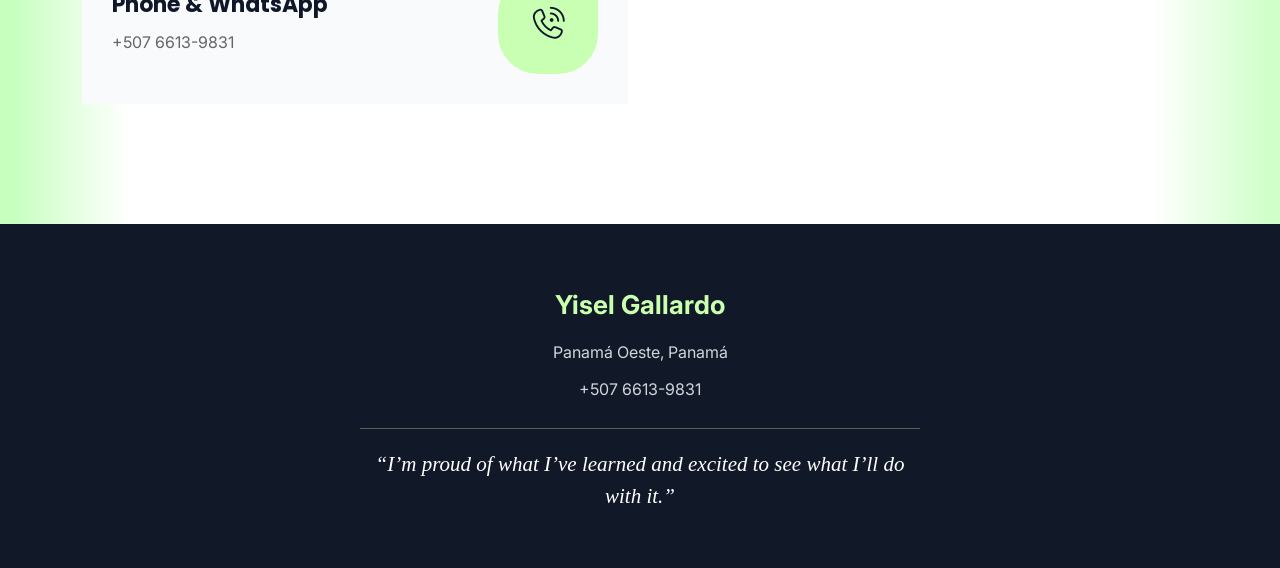
==== commit 1e546e20: "Add files via upload" ====
--- a/index.html
+++ b/index.html
@@ -621,7 +621,7 @@
          style="display: block; width: 100%; max-width: 960px;
                 aspect-ratio: 16 / 9; margin: 0 auto;
                 border-radius: 20px; object-fit: contain;">
-    <source src="assets/img/team/mi-video.mp4.mp4" type="video/mp4">
+    <source src="assets/img/team/mi-video.mp4.mp4.mp4" type="video/mp4">
   </video>
 </div>
 			<!-- Team Photo -->
--- a/assets/css/plugin.min.css
+++ b/assets/css/plugin.min.css
@@ -0,0 +1,17 @@
+/* lightcase */
+@font-face{font-family:lightcase;src:url(../fonts/lightcaseeead.eot?55356177);src:url(../fonts/lightcaseeead.eot?55356177#iefix) format("embedded-opentype"),url(../fonts/lightcaseeead.woff?55356177) format("woff"),url(../fonts/lightcaseeead.ttf?55356177) format("truetype"),url(../fonts/lightcaseeead.svg?55356177#lightcase) format("svg");font-weight:400;font-style:normal}[class*=lightcase-icon-]:before{font-family:lightcase,sans-serif;font-style:normal;font-weight:400;speak:none;display:inline-block;text-decoration:inherit;width:1em;text-align:center;font-variant:normal;text-transform:none;line-height:1em}.lightcase-icon-play:before{content:'\e800'}.lightcase-icon-pause:before{content:'\e801'}.lightcase-icon-close:before{content:'\e802'}.lightcase-icon-prev:before{content:'\e803'}.lightcase-icon-next:before{content:'\e804'}.lightcase-icon-spin:before{content:'\e805'}@-webkit-keyframes lightcase-spin{0%{-webkit-transform:rotate(0);-moz-transform:rotate(0);-o-transform:rotate(0);transform:rotate(0)}100%{-webkit-transform:rotate(359deg);-moz-transform:rotate(359deg);-o-transform:rotate(359deg);transform:rotate(359deg)}}@-moz-keyframes lightcase-spin{0%{-webkit-transform:rotate(0);-moz-transform:rotate(0);-o-transform:rotate(0);transform:rotate(0)}100%{-webkit-transform:rotate(359deg);-moz-transform:rotate(359deg);-o-transform:rotate(359deg);transform:rotate(359deg)}}@-o-keyframes lightcase-spin{0%{-webkit-transform:rotate(0);-moz-transform:rotate(0);-o-transform:rotate(0);transform:rotate(0)}100%{-webkit-transform:rotate(359deg);-moz-transform:rotate(359deg);-o-transform:rotate(359deg);transform:rotate(359deg)}}@-ms-keyframes lightcase-spin{0%{-webkit-transform:rotate(0);-moz-transform:rotate(0);-o-transform:rotate(0);transform:rotate(0)}100%{-webkit-transform:rotate(359deg);-moz-transform:rotate(359deg);-o-transform:rotate(359deg);transform:rotate(359deg)}}@keyframes lightcase-spin{0%{-webkit-transform:rotate(0);-moz-transform:rotate(0);-o-transform:rotate(0);transform:rotate(0)}100%{-webkit-transform:rotate(359deg);-moz-transform:rotate(359deg);-o-transform:rotate(359deg);transform:rotate(359deg)}}#lightcase-case{display:none;position:fixed;z-index:2002;top:50%;left:50%;font-family:arial,sans-serif;font-size:13px;line-height:1.5;text-align:left;text-shadow:0 0 10px rgba(0,0,0,.5)}@media screen and (max-width:640px){html[data-lc-type=ajax] #lightcase-case,html[data-lc-type=inline] #lightcase-case{position:fixed!important;top:0!important;left:0!important;right:0!important;bottom:0!important;margin:0!important;padding:55px 0 70px 0;width:100%!important;height:100%!important;overflow:auto!important}}@media screen and (min-width:641px){html:not([data-lc-type=error]) #lightcase-content{position:relative;z-index:1;text-shadow:none;background-color:#fff;-webkit-box-shadow:0 0 30px rgba(0,0,0,.5);-moz-box-shadow:0 0 30px rgba(0,0,0,.5);-o-box-shadow:0 0 30px rgba(0,0,0,.5);box-shadow:0 0 30px rgba(0,0,0,.5);-webkit-backface-visibility:hidden}}@media screen and (min-width:641px){html[data-lc-type=image] #lightcase-content,html[data-lc-type=video] #lightcase-content{background-color:#333}}html[data-lc-type=ajax] #lightcase-content,html[data-lc-type=error] #lightcase-content,html[data-lc-type=inline] #lightcase-content{-webkit-box-shadow:none;-moz-box-shadow:none;-o-box-shadow:none;box-shadow:none}@media screen and (max-width:640px){html[data-lc-type=ajax] #lightcase-content,html[data-lc-type=error] #lightcase-content,html[data-lc-type=inline] #lightcase-content{position:relative!important;top:auto!important;left:auto!important;width:auto!important;height:auto!important;margin:0!important;padding:0!important;border:none!important;background:0 0!important}}html[data-lc-type=ajax] #lightcase-content .lightcase-contentInner,html[data-lc-type=error] #lightcase-content .lightcase-contentInner,html[data-lc-type=inline] #lightcase-content .lightcase-contentInner{-webkit-box-sizing:border-box;-moz-box-sizing:border-box;-o-box-sizing:border-box;box-sizing:border-box}@media screen and (max-width:640px){html[data-lc-type=ajax] #lightcase-content .lightcase-contentInner,html[data-lc-type=error] #lightcase-content .lightcase-contentInner,html[data-lc-type=inline] #lightcase-content .lightcase-contentInner{padding:15px}html[data-lc-type=ajax] #lightcase-content .lightcase-contentInner,html[data-lc-type=ajax] #lightcase-content .lightcase-contentInner>*,html[data-lc-type=error] #lightcase-content .lightcase-contentInner,html[data-lc-type=error] #lightcase-content .lightcase-contentInner>*,html[data-lc-type=inline] #lightcase-content .lightcase-contentInner,html[data-lc-type=inline] #lightcase-content .lightcase-contentInner>*{width:100%!important;max-width:none!important}html[data-lc-type=ajax] #lightcase-content .lightcase-contentInner>:not(iframe),html[data-lc-type=error] #lightcase-content .lightcase-contentInner>:not(iframe),html[data-lc-type=inline] #lightcase-content .lightcase-contentInner>:not(iframe){height:auto!important;max-height:none!important}}@media screen and (max-width:640px){html.lightcase-isMobileDevice[data-lc-type=iframe] #lightcase-content .lightcase-contentInner iframe{overflow:auto;-webkit-overflow-scrolling:touch}}@media screen and (max-width:640px) and (min-width:641px){html[data-lc-type=image] #lightcase-content .lightcase-contentInner,html[data-lc-type=video] #lightcase-content .lightcase-contentInner{line-height:.75}}html[data-lc-type=image] #lightcase-content .lightcase-contentInner{position:relative;overflow:hidden!important}@media screen and (max-width:640px){html[data-lc-type=ajax] #lightcase-content .lightcase-contentInner .lightcase-inlineWrap,html[data-lc-type=error] #lightcase-content .lightcase-contentInner .lightcase-inlineWrap,html[data-lc-type=inline] #lightcase-content .lightcase-contentInner .lightcase-inlineWrap{position:relative!important;top:auto!important;left:auto!important;width:auto!important;height:auto!important;margin:0!important;padding:0!important;border:none!important;background:0 0!important}}@media screen and (min-width:641px){html:not([data-lc-type=error]) #lightcase-content .lightcase-contentInner .lightcase-inlineWrap{padding:30px;overflow:auto;-webkit-box-sizing:border-box;-moz-box-sizing:border-box;-o-box-sizing:border-box;box-sizing:border-box}}@media screen and (max-width:640px){#lightcase-content h1,#lightcase-content h2,#lightcase-content h3,#lightcase-content h4,#lightcase-content h5,#lightcase-content h6,#lightcase-content p{color:#aaa}}@media screen and (min-width:641px){#lightcase-content h1,#lightcase-content h2,#lightcase-content h3,#lightcase-content h4,#lightcase-content h5,#lightcase-content h6,#lightcase-content p{color:#333}}#lightcase-case p.lightcase-error{margin:0;font-size:17px;text-align:center;white-space:nowrap;overflow:hidden;text-overflow:ellipsis;color:#aaa}@media screen and (max-width:640px){#lightcase-case p.lightcase-error{padding:30px 0}}@media screen and (min-width:641px){#lightcase-case p.lightcase-error{padding:0}}.lightcase-open body{overflow:hidden}.lightcase-isMobileDevice .lightcase-open body{max-width:100%;max-height:100%}#lightcase-info{position:absolute;padding-top:15px}#lightcase-info #lightcase-caption,#lightcase-info #lightcase-title{margin:0;padding:0;line-height:1.5;font-weight:400;text-overflow:ellipsis}#lightcase-info #lightcase-title{font-size:17px;color:#aaa}@media screen and (max-width:640px){#lightcase-info #lightcase-title{position:fixed;top:10px;left:0;max-width:87.5%;padding:5px 15px;background:#333}}#lightcase-info #lightcase-caption{clear:both;font-size:13px;color:#aaa}#lightcase-info #lightcase-sequenceInfo{font-size:11px;color:#aaa}@media screen and (max-width:640px){.lightcase-fullScreenMode #lightcase-info{padding-left:15px;padding-right:15px}html:not([data-lc-type=image]):not([data-lc-type=video]):not([data-lc-type=flash]):not([data-lc-type=error]) #lightcase-info{position:static}}#lightcase-loading{position:fixed;z-index:9999;width:1.123em;height:auto;font-size:38px;line-height:1;text-align:center;text-shadow:none;position:fixed;z-index:2001;top:50%;left:50%;margin-top:-.5em;margin-left:-.5em;opacity:1;font-size:32px;text-shadow:0 0 15px #fff;-moz-transform-origin:50% 53%;-webkit-animation:lightcase-spin .5s infinite linear;-moz-animation:lightcase-spin .5s infinite linear;-o-animation:lightcase-spin .5s infinite linear;animation:lightcase-spin .5s infinite linear}#lightcase-loading,#lightcase-loading:focus{text-decoration:none;color:#fff;-webkit-tap-highlight-color:transparent;-webkit-transition:color,opacity,ease-in-out .25s;-moz-transition:color,opacity,ease-in-out .25s;-o-transition:color,opacity,ease-in-out .25s;transition:color,opacity,ease-in-out .25s}#lightcase-loading>span{display:inline-block;text-indent:-9999px}a[class*=lightcase-icon-]{position:fixed;z-index:9999;width:1.123em;height:auto;font-size:38px;line-height:1;text-align:center;text-shadow:none;outline:0;cursor:pointer}a[class*=lightcase-icon-],a[class*=lightcase-icon-]:focus{text-decoration:none;color:rgba(255,255,255,.6);-webkit-tap-highlight-color:transparent;-webkit-transition:color,opacity,ease-in-out .25s;-moz-transition:color,opacity,ease-in-out .25s;-o-transition:color,opacity,ease-in-out .25s;transition:color,opacity,ease-in-out .25s}a[class*=lightcase-icon-]>span{display:inline-block;text-indent:-9999px}a[class*=lightcase-icon-]:hover{color:#fff;text-shadow:0 0 15px #fff}.lightcase-isMobileDevice a[class*=lightcase-icon-]:hover{color:#aaa;text-shadow:none}a[class*=lightcase-icon-].lightcase-icon-close{position:fixed;top:15px;right:15px;bottom:auto;margin:0;opacity:0;outline:0}a[class*=lightcase-icon-].lightcase-icon-prev{left:15px}a[class*=lightcase-icon-].lightcase-icon-next{right:15px}a[class*=lightcase-icon-].lightcase-icon-pause,a[class*=lightcase-icon-].lightcase-icon-play{left:50%;margin-left:-.5em}@media screen and (min-width:641px){a[class*=lightcase-icon-].lightcase-icon-pause,a[class*=lightcase-icon-].lightcase-icon-play{opacity:0}}@media screen and (max-width:640px){a[class*=lightcase-icon-]{bottom:15px;font-size:24px}}@media screen and (min-width:641px){a[class*=lightcase-icon-]{bottom:50%;margin-bottom:-.5em}#lightcase-case:hover~a[class*=lightcase-icon-],a[class*=lightcase-icon-]:hover{opacity:1}}#lightcase-overlay{display:none;width:100%;min-height:100%;position:fixed;z-index:2000;top:-9999px;bottom:-9999px;left:0;background:#333}@media screen and (max-width:640px){#lightcase-overlay{opacity:1!important}}
+/*# sourceMappingURL=lightcase.min.css.map */
+
+.slick-slider{position:relative;display:block;box-sizing:border-box;-webkit-user-select:none;-moz-user-select:none;-ms-user-select:none;user-select:none;-webkit-touch-callout:none;-khtml-user-select:none;-ms-touch-action:pan-y;touch-action:pan-y;-webkit-tap-highlight-color:transparent}.slick-list{position:relative;display:block;overflow:hidden;margin:0;padding:0}.slick-list:focus{outline:0}.slick-list.dragging{cursor:pointer;cursor:hand}.slick-slider .slick-list,.slick-slider .slick-track{-webkit-transform:translate3d(0,0,0);-moz-transform:translate3d(0,0,0);-ms-transform:translate3d(0,0,0);-o-transform:translate3d(0,0,0);transform:translate3d(0,0,0)}.slick-track{position:relative;top:0;left:0;display:block;margin-left:auto;margin-right:auto}.slick-track:after,.slick-track:before{display:table;content:''}.slick-track:after{clear:both}.slick-loading .slick-track{visibility:hidden}.slick-slide{display:none;float:left;height:100%;min-height:1px}[dir=rtl] .slick-slide{float:right}.slick-slide img{display:block}.slick-slide.slick-loading img{display:none}.slick-slide.dragging img{pointer-events:none}.slick-initialized .slick-slide{display:block}.slick-loading .slick-slide{visibility:hidden}.slick-vertical .slick-slide{display:block;height:auto;border:1px solid transparent}.slick-arrow.slick-hidden{display:none}
+/*# sourceMappingURL=slick.min.css.map */
+
+@charset "UTF-8";/*!
+Animate.css - http://daneden.me/animate
+Licensed under the MIT license
+
+Copyright (c) 2013 Daniel Eden
+*/
+.animated{-webkit-animation-duration:1s;animation-duration:1s;-webkit-animation-fill-mode:both;animation-fill-mode:both}.animated.hinge{-webkit-animation-duration:2s;animation-duration:2s}@-webkit-keyframes bounce{0%,100%,20%,50%,80%{-webkit-transform:translateY(0);transform:translateY(0)}40%{-webkit-transform:translateY(-30px);transform:translateY(-30px)}60%{-webkit-transform:translateY(-15px);transform:translateY(-15px)}}@keyframes bounce{0%,100%,20%,50%,80%{-webkit-transform:translateY(0);-ms-transform:translateY(0);transform:translateY(0)}40%{-webkit-transform:translateY(-30px);-ms-transform:translateY(-30px);transform:translateY(-30px)}60%{-webkit-transform:translateY(-15px);-ms-transform:translateY(-15px);transform:translateY(-15px)}}.bounce{-webkit-animation-name:bounce;animation-name:bounce}@-webkit-keyframes flash{0%,100%,50%{opacity:1}25%,75%{opacity:0}}@keyframes flash{0%,100%,50%{opacity:1}25%,75%{opacity:0}}.flash{-webkit-animation-name:flash;animation-name:flash}@-webkit-keyframes pulse{0%,100%{-webkit-transform:scale(1);transform:scale(1)}50%{-webkit-transform:scale(1.1);transform:scale(1.1)}}@keyframes pulse{0%,100%{-webkit-transform:scale(1);-ms-transform:scale(1);transform:scale(1)}50%{-webkit-transform:scale(1.1);-ms-transform:scale(1.1);transform:scale(1.1)}}.pulse{-webkit-animation-name:pulse;animation-name:pulse}@-webkit-keyframes shake{0%,100%{-webkit-transform:translateX(0);transform:translateX(0)}10%,30%,50%,70%,90%{-webkit-transform:translateX(-10px);transform:translateX(-10px)}20%,40%,60%,80%{-webkit-transform:translateX(10px);transform:translateX(10px)}}@keyframes shake{0%,100%{-webkit-transform:translateX(0);-ms-transform:translateX(0);transform:translateX(0)}10%,30%,50%,70%,90%{-webkit-transform:translateX(-10px);-ms-transform:translateX(-10px);transform:translateX(-10px)}20%,40%,60%,80%{-webkit-transform:translateX(10px);-ms-transform:translateX(10px);transform:translateX(10px)}}.shake{-webkit-animation-name:shake;animation-name:shake}@-webkit-keyframes swing{20%{-webkit-transform:rotate(15deg);transform:rotate(15deg)}40%{-webkit-transform:rotate(-10deg);transform:rotate(-10deg)}60%{-webkit-transform:rotate(5deg);transform:rotate(5deg)}80%{-webkit-transform:rotate(-5deg);transform:rotate(-5deg)}100%{-webkit-transform:rotate(0);transform:rotate(0)}}@keyframes swing{20%{-webkit-transform:rotate(15deg);-ms-transform:rotate(15deg);transform:rotate(15deg)}40%{-webkit-transform:rotate(-10deg);-ms-transform:rotate(-10deg);transform:rotate(-10deg)}60%{-webkit-transform:rotate(5deg);-ms-transform:rotate(5deg);transform:rotate(5deg)}80%{-webkit-transform:rotate(-5deg);-ms-transform:rotate(-5deg);transform:rotate(-5deg)}100%{-webkit-transform:rotate(0);-ms-transform:rotate(0);transform:rotate(0)}}.swing{-webkit-transform-origin:top center;-ms-transform-origin:top center;transform-origin:top center;-webkit-animation-name:swing;animation-name:swing}@-webkit-keyframes tada{0%{-webkit-transform:scale(1);transform:scale(1)}10%,20%{-webkit-transform:scale(.9) rotate(-3deg);transform:scale(.9) rotate(-3deg)}30%,50%,70%,90%{-webkit-transform:scale(1.1) rotate(3deg);transform:scale(1.1) rotate(3deg)}40%,60%,80%{-webkit-transform:scale(1.1) rotate(-3deg);transform:scale(1.1) rotate(-3deg)}100%{-webkit-transform:scale(1) rotate(0);transform:scale(1) rotate(0)}}@keyframes tada{0%{-webkit-transform:scale(1);-ms-transform:scale(1);transform:scale(1)}10%,20%{-webkit-transform:scale(.9) rotate(-3deg);-ms-transform:scale(.9) rotate(-3deg);transform:scale(.9) rotate(-3deg)}30%,50%,70%,90%{-webkit-transform:scale(1.1) rotate(3deg);-ms-transform:scale(1.1) rotate(3deg);transform:scale(1.1) rotate(3deg)}40%,60%,80%{-webkit-transform:scale(1.1) rotate(-3deg);-ms-transform:scale(1.1) rotate(-3deg);transform:scale(1.1) rotate(-3deg)}100%{-webkit-transform:scale(1) rotate(0);-ms-transform:scale(1) rotate(0);transform:scale(1) rotate(0)}}.tada{-webkit-animation-name:tada;animation-name:tada}@-webkit-keyframes wobble{0%,100%{-webkit-transform:translateX(0);transform:translateX(0)}15%{-webkit-transform:translateX(-25%) rotate(-5deg);transform:translateX(-25%) rotate(-5deg)}30%{-webkit-transform:translateX(20%) rotate(3deg);transform:translateX(20%) rotate(3deg)}45%{-webkit-transform:translateX(-15%) rotate(-3deg);transform:translateX(-15%) rotate(-3deg)}60%{-webkit-transform:translateX(10%) rotate(2deg);transform:translateX(10%) rotate(2deg)}75%{-webkit-transform:translateX(-5%) rotate(-1deg);transform:translateX(-5%) rotate(-1deg)}}@keyframes wobble{0%,100%{-webkit-transform:translateX(0);-ms-transform:translateX(0);transform:translateX(0)}15%{-webkit-transform:translateX(-25%) rotate(-5deg);-ms-transform:translateX(-25%) rotate(-5deg);transform:translateX(-25%) rotate(-5deg)}30%{-webkit-transform:translateX(20%) rotate(3deg);-ms-transform:translateX(20%) rotate(3deg);transform:translateX(20%) rotate(3deg)}45%{-webkit-transform:translateX(-15%) rotate(-3deg);-ms-transform:translateX(-15%) rotate(-3deg);transform:translateX(-15%) rotate(-3deg)}60%{-webkit-transform:translateX(10%) rotate(2deg);-ms-transform:translateX(10%) rotate(2deg);transform:translateX(10%) rotate(2deg)}75%{-webkit-transform:translateX(-5%) rotate(-1deg);-ms-transform:translateX(-5%) rotate(-1deg);transform:translateX(-5%) rotate(-1deg)}}.wobble{-webkit-animation-name:wobble;animation-name:wobble}@-webkit-keyframes bounceIn{0%{opacity:0;-webkit-transform:scale(.3);transform:scale(.3)}50%{opacity:1;-webkit-transform:scale(1.05);transform:scale(1.05)}70%{-webkit-transform:scale(.9);transform:scale(.9)}100%{-webkit-transform:scale(1);transform:scale(1)}}@keyframes bounceIn{0%{opacity:0;-webkit-transform:scale(.3);-ms-transform:scale(.3);transform:scale(.3)}50%{opacity:1;-webkit-transform:scale(1.05);-ms-transform:scale(1.05);transform:scale(1.05)}70%{-webkit-transform:scale(.9);-ms-transform:scale(.9);transform:scale(.9)}100%{-webkit-transform:scale(1);-ms-transform:scale(1);transform:scale(1)}}.bounceIn{-webkit-animation-name:bounceIn;animation-name:bounceIn}@-webkit-keyframes bounceInDown{0%{opacity:0;-webkit-transform:translateY(-2000px);transform:translateY(-2000px)}60%{opacity:1;-webkit-transform:translateY(30px);transform:translateY(30px)}80%{-webkit-transform:translateY(-10px);transform:translateY(-10px)}100%{-webkit-transform:translateY(0);transform:translateY(0)}}@keyframes bounceInDown{0%{opacity:0;-webkit-transform:translateY(-2000px);-ms-transform:translateY(-2000px);transform:translateY(-2000px)}60%{opacity:1;-webkit-transform:translateY(30px);-ms-transform:translateY(30px);transform:translateY(30px)}80%{-webkit-transform:translateY(-10px);-ms-transform:translateY(-10px);transform:translateY(-10px)}100%{-webkit-transform:translateY(0);-ms-transform:translateY(0);transform:translateY(0)}}.bounceInDown{-webkit-animation-name:bounceInDown;animation-name:bounceInDown}@-webkit-keyframes bounceInLeft{0%{opacity:0;-webkit-transform:translateX(-2000px);transform:translateX(-2000px)}60%{opacity:1;-webkit-transform:translateX(30px);transform:translateX(30px)}80%{-webkit-transform:translateX(-10px);transform:translateX(-10px)}100%{-webkit-transform:translateX(0);transform:translateX(0)}}@keyframes bounceInLeft{0%{opacity:0;-webkit-transform:translateX(-2000px);-ms-transform:translateX(-2000px);transform:translateX(-2000px)}60%{opacity:1;-webkit-transform:translateX(30px);-ms-transform:translateX(30px);transform:translateX(30px)}80%{-webkit-transform:translateX(-10px);-ms-transform:translateX(-10px);transform:translateX(-10px)}100%{-webkit-transform:translateX(0);-ms-transform:translateX(0);transform:translateX(0)}}.bounceInLeft{-webkit-animation-name:bounceInLeft;animation-name:bounceInLeft}@-webkit-keyframes bounceInRight{0%{opacity:0;-webkit-transform:translateX(2000px);transform:translateX(2000px)}60%{opacity:1;-webkit-transform:translateX(-30px);transform:translateX(-30px)}80%{-webkit-transform:translateX(10px);transform:translateX(10px)}100%{-webkit-transform:translateX(0);transform:translateX(0)}}@keyframes bounceInRight{0%{opacity:0;-webkit-transform:translateX(2000px);-ms-transform:translateX(2000px);transform:translateX(2000px)}60%{opacity:1;-webkit-transform:translateX(-30px);-ms-transform:translateX(-30px);transform:translateX(-30px)}80%{-webkit-transform:translateX(10px);-ms-transform:translateX(10px);transform:translateX(10px)}100%{-webkit-transform:translateX(0);-ms-transform:translateX(0);transform:translateX(0)}}.bounceInRight{-webkit-animation-name:bounceInRight;animation-name:bounceInRight}@-webkit-keyframes bounceInUp{0%{opacity:0;-webkit-transform:translateY(2000px);transform:translateY(2000px)}60%{opacity:1;-webkit-transform:translateY(-30px);transform:translateY(-30px)}80%{-webkit-transform:translateY(10px);transform:translateY(10px)}100%{-webkit-transform:translateY(0);transform:translateY(0)}}@keyframes bounceInUp{0%{opacity:0;-webkit-transform:translateY(2000px);-ms-transform:translateY(2000px);transform:translateY(2000px)}60%{opacity:1;-webkit-transform:translateY(-30px);-ms-transform:translateY(-30px);transform:translateY(-30px)}80%{-webkit-transform:translateY(10px);-ms-transform:translateY(10px);transform:translateY(10px)}100%{-webkit-transform:translateY(0);-ms-transform:translateY(0);transform:translateY(0)}}.bounceInUp{-webkit-animation-name:bounceInUp;animation-name:bounceInUp}@-webkit-keyframes bounceOut{0%{-webkit-transform:scale(1);transform:scale(1)}25%{-webkit-transform:scale(.95);transform:scale(.95)}50%{opacity:1;-webkit-transform:scale(1.1);transform:scale(1.1)}100%{opacity:0;-webkit-transform:scale(.3);transform:scale(.3)}}@keyframes bounceOut{0%{-webkit-transform:scale(1);-ms-transform:scale(1);transform:scale(1)}25%{-webkit-transform:scale(.95);-ms-transform:scale(.95);transform:scale(.95)}50%{opacity:1;-webkit-transform:scale(1.1);-ms-transform:scale(1.1);transform:scale(1.1)}100%{opacity:0;-webkit-transform:scale(.3);-ms-transform:scale(.3);transform:scale(.3)}}.bounceOut{-webkit-animation-name:bounceOut;animation-name:bounceOut}@-webkit-keyframes bounceOutDown{0%{-webkit-transform:translateY(0);transform:translateY(0)}20%{opacity:1;-webkit-transform:translateY(-20px);transform:translateY(-20px)}100%{opacity:0;-webkit-transform:translateY(2000px);transform:translateY(2000px)}}@keyframes bounceOutDown{0%{-webkit-transform:translateY(0);-ms-transform:translateY(0);transform:translateY(0)}20%{opacity:1;-webkit-transform:translateY(-20px);-ms-transform:translateY(-20px);transform:translateY(-20px)}100%{opacity:0;-webkit-transform:translateY(2000px);-ms-transform:translateY(2000px);transform:translateY(2000px)}}.bounceOutDown{-webkit-animation-name:bounceOutDown;animation-name:bounceOutDown}@-webkit-keyframes bounceOutLeft{0%{-webkit-transform:translateX(0);transform:translateX(0)}20%{opacity:1;-webkit-transform:translateX(20px);transform:translateX(20px)}100%{opacity:0;-webkit-transform:translateX(-2000px);transform:translateX(-2000px)}}@keyframes bounceOutLeft{0%{-webkit-transform:translateX(0);-ms-transform:translateX(0);transform:translateX(0)}20%{opacity:1;-webkit-transform:translateX(20px);-ms-transform:translateX(20px);transform:translateX(20px)}100%{opacity:0;-webkit-transform:translateX(-2000px);-ms-transform:translateX(-2000px);transform:translateX(-2000px)}}.bounceOutLeft{-webkit-animation-name:bounceOutLeft;animation-name:bounceOutLeft}@-webkit-keyframes bounceOutRight{0%{-webkit-transform:translateX(0);transform:translateX(0)}20%{opacity:1;-webkit-transform:translateX(-20px);transform:translateX(-20px)}100%{opacity:0;-webkit-transform:translateX(2000px);transform:translateX(2000px)}}@keyframes bounceOutRight{0%{-webkit-transform:translateX(0);-ms-transform:translateX(0);transform:translateX(0)}20%{opacity:1;-webkit-transform:translateX(-20px);-ms-transform:translateX(-20px);transform:translateX(-20px)}100%{opacity:0;-webkit-transform:translateX(2000px);-ms-transform:translateX(2000px);transform:translateX(2000px)}}.bounceOutRight{-webkit-animation-name:bounceOutRight;animation-name:bounceOutRight}@-webkit-keyframes bounceOutUp{0%{-webkit-transform:translateY(0);transform:translateY(0)}20%{opacity:1;-webkit-transform:translateY(20px);transform:translateY(20px)}100%{opacity:0;-webkit-transform:translateY(-2000px);transform:translateY(-2000px)}}@keyframes bounceOutUp{0%{-webkit-transform:translateY(0);-ms-transform:translateY(0);transform:translateY(0)}20%{opacity:1;-webkit-transform:translateY(20px);-ms-transform:translateY(20px);transform:translateY(20px)}100%{opacity:0;-webkit-transform:translateY(-2000px);-ms-transform:translateY(-2000px);transform:translateY(-2000px)}}.bounceOutUp{-webkit-animation-name:bounceOutUp;animation-name:bounceOutUp}@-webkit-keyframes fadeIn{0%{opacity:0}100%{opacity:1}}@keyframes fadeIn{0%{opacity:0}100%{opacity:1}}.fadeIn{-webkit-animation-name:fadeIn;animation-name:fadeIn}@-webkit-keyframes fadeInDown{0%{opacity:0;-webkit-transform:translateY(-20px);transform:translateY(-20px)}100%{opacity:1;-webkit-transform:translateY(0);transform:translateY(0)}}@keyframes fadeInDown{0%{opacity:0;-webkit-transform:translateY(-20px);-ms-transform:translateY(-20px);transform:translateY(-20px)}100%{opacity:1;-webkit-transform:translateY(0);-ms-transform:translateY(0);transform:translateY(0)}}.fadeInDown{-webkit-animation-name:fadeInDown;animation-name:fadeInDown}@-webkit-keyframes tickyanimation{0%{-webkit-transform:translateY(-100px);transform:translateY(-100px)}100%{-webkit-transform:translateY(0);transform:translateY(0)}}@keyframes tickyanimation{0%{opacity:0;-webkit-transform:translateY(-20px);-ms-transform:translateY(-20px);transform:translateY(-20px)}100%{opacity:1;-webkit-transform:translateY(0);-ms-transform:translateY(0);transform:translateY(0)}}.tickyanimation{-webkit-animation-name:tickyanimation;animation-name:tickyanimation}@-webkit-keyframes fadeInDownBig{0%{opacity:0;-webkit-transform:translateY(-2000px);transform:translateY(-2000px)}100%{opacity:1;-webkit-transform:translateY(0);transform:translateY(0)}}@keyframes fadeInDownBig{0%{opacity:0;-webkit-transform:translateY(-2000px);-ms-transform:translateY(-2000px);transform:translateY(-2000px)}100%{opacity:1;-webkit-transform:translateY(0);-ms-transform:translateY(0);transform:translateY(0)}}.fadeInDownBig{-webkit-animation-name:fadeInDownBig;animation-name:fadeInDownBig}@-webkit-keyframes fadeInLeft{0%{opacity:0;-webkit-transform:translateX(-20px);transform:translateX(-20px)}100%{opacity:1;-webkit-transform:translateX(0);transform:translateX(0)}}@keyframes fadeInLeft{0%{opacity:0;-webkit-transform:translateX(-20px);-ms-transform:translateX(-20px);transform:translateX(-20px)}100%{opacity:1;-webkit-transform:translateX(0);-ms-transform:translateX(0);transform:translateX(0)}}.fadeInLeft{-webkit-animation-name:fadeInLeft;animation-name:fadeInLeft}@-webkit-keyframes fadeInLeftBig{0%{opacity:0;-webkit-transform:translateX(-2000px);transform:translateX(-2000px)}100%{opacity:1;-webkit-transform:translateX(0);transform:translateX(0)}}@keyframes fadeInLeftBig{0%{opacity:0;-webkit-transform:translateX(-2000px);-ms-transform:translateX(-2000px);transform:translateX(-2000px)}100%{opacity:1;-webkit-transform:translateX(0);-ms-transform:translateX(0);transform:translateX(0)}}.fadeInLeftBig{-webkit-animation-name:fadeInLeftBig;animation-name:fadeInLeftBig}@-webkit-keyframes fadeInRight{0%{opacity:0;-webkit-transform:translateX(20px);transform:translateX(20px)}100%{opacity:1;-webkit-transform:translateX(0);transform:translateX(0)}}@keyframes fadeInRight{0%{opacity:0;-webkit-transform:translateX(20px);-ms-transform:translateX(20px);transform:translateX(20px)}100%{opacity:1;-webkit-transform:translateX(0);-ms-transform:translateX(0);transform:translateX(0)}}.fadeInRight{-webkit-animation-name:fadeInRight;animation-name:fadeInRight}@-webkit-keyframes fadeInRightBig{0%{opacity:0;-webkit-transform:translateX(2000px);transform:translateX(2000px)}100%{opacity:1;-webkit-transform:translateX(0);transform:translateX(0)}}@keyframes fadeInRightBig{0%{opacity:0;-webkit-transform:translateX(2000px);-ms-transform:translateX(2000px);transform:translateX(2000px)}100%{opacity:1;-webkit-transform:translateX(0);-ms-transform:translateX(0);transform:translateX(0)}}.fadeInRightBig{-webkit-animation-name:fadeInRightBig;animation-name:fadeInRightBig}@-webkit-keyframes fadeInUp{0%{opacity:0;-webkit-transform:translateY(20px);transform:translateY(20px)}100%{opacity:1;-webkit-transform:translateY(0);transform:translateY(0)}}@keyframes fadeInUp{0%{opacity:0;-webkit-transform:translateY(20px);-ms-transform:translateY(20px);transform:translateY(20px)}100%{opacity:1;-webkit-transform:translateY(0);-ms-transform:translateY(0);transform:translateY(0)}}.fadeInUp{-webkit-animation-name:fadeInUp;animation-name:fadeInUp}@-webkit-keyframes fadeInUpBig{0%{opacity:0;-webkit-transform:translateY(2000px);transform:translateY(2000px)}100%{opacity:1;-webkit-transform:translateY(0);transform:translateY(0)}}@keyframes fadeInUpBig{0%{opacity:0;-webkit-transform:translateY(2000px);-ms-transform:translateY(2000px);transform:translateY(2000px)}100%{opacity:1;-webkit-transform:translateY(0);-ms-transform:translateY(0);transform:translateY(0)}}.fadeInUpBig{-webkit-animation-name:fadeInUpBig;animation-name:fadeInUpBig}@-webkit-keyframes fadeOut{0%{opacity:1}100%{opacity:0}}@keyframes fadeOut{0%{opacity:1}100%{opacity:0}}.fadeOut{-webkit-animation-name:fadeOut;animation-name:fadeOut}@-webkit-keyframes fadeOutDown{0%{opacity:1;-webkit-transform:translateY(0);transform:translateY(0)}100%{opacity:0;-webkit-transform:translateY(20px);transform:translateY(20px)}}@keyframes fadeOutDown{0%{opacity:1;-webkit-transform:translateY(0);-ms-transform:translateY(0);transform:translateY(0)}100%{opacity:0;-webkit-transform:translateY(20px);-ms-transform:translateY(20px);transform:translateY(20px)}}.fadeOutDown{-webkit-animation-name:fadeOutDown;animation-name:fadeOutDown}@-webkit-keyframes fadeOutDownBig{0%{opacity:1;-webkit-transform:translateY(0);transform:translateY(0)}100%{opacity:0;-webkit-transform:translateY(2000px);transform:translateY(2000px)}}@keyframes fadeOutDownBig{0%{opacity:1;-webkit-transform:translateY(0);-ms-transform:translateY(0);transform:translateY(0)}100%{opacity:0;-webkit-transform:translateY(2000px);-ms-transform:translateY(2000px);transform:translateY(2000px)}}.fadeOutDownBig{-webkit-animation-name:fadeOutDownBig;animation-name:fadeOutDownBig}@-webkit-keyframes fadeOutLeft{0%{opacity:1;-webkit-transform:translateX(0);transform:translateX(0)}100%{opacity:0;-webkit-transform:translateX(-20px);transform:translateX(-20px)}}@keyframes fadeOutLeft{0%{opacity:1;-webkit-transform:translateX(0);-ms-transform:translateX(0);transform:translateX(0)}100%{opacity:0;-webkit-transform:translateX(-20px);-ms-transform:translateX(-20px);transform:translateX(-20px)}}.fadeOutLeft{-webkit-animation-name:fadeOutLeft;animation-name:fadeOutLeft}@-webkit-keyframes fadeOutLeftBig{0%{opacity:1;-webkit-transform:translateX(0);transform:translateX(0)}100%{opacity:0;-webkit-transform:translateX(-2000px);transform:translateX(-2000px)}}@keyframes fadeOutLeftBig{0%{opacity:1;-webkit-transform:translateX(0);-ms-transform:translateX(0);transform:translateX(0)}100%{opacity:0;-webkit-transform:translateX(-2000px);-ms-transform:translateX(-2000px);transform:translateX(-2000px)}}.fadeOutLeftBig{-webkit-animation-name:fadeOutLeftBig;animation-name:fadeOutLeftBig}@-webkit-keyframes fadeOutRight{0%{opacity:1;-webkit-transform:translateX(0);transform:translateX(0)}100%{opacity:0;-webkit-transform:translateX(20px);transform:translateX(20px)}}@keyframes fadeOutRight{0%{opacity:1;-webkit-transform:translateX(0);-ms-transform:translateX(0);transform:translateX(0)}100%{opacity:0;-webkit-transform:translateX(20px);-ms-transform:translateX(20px);transform:translateX(20px)}}.fadeOutRight{-webkit-animation-name:fadeOutRight;animation-name:fadeOutRight}@-webkit-keyframes fadeOutRightBig{0%{opacity:1;-webkit-transform:translateX(0);transform:translateX(0)}100%{opacity:0;-webkit-transform:translateX(2000px);transform:translateX(2000px)}}@keyframes fadeOutRightBig{0%{opacity:1;-webkit-transform:translateX(0);-ms-transform:translateX(0);transform:translateX(0)}100%{opacity:0;-webkit-transform:translateX(2000px);-ms-transform:translateX(2000px);transform:translateX(2000px)}}.fadeOutRightBig{-webkit-animation-name:fadeOutRightBig;animation-name:fadeOutRightBig}@-webkit-keyframes fadeOutUp{0%{opacity:1;-webkit-transform:translateY(0);transform:translateY(0)}100%{opacity:0;-webkit-transform:translateY(-20px);transform:translateY(-20px)}}@keyframes fadeOutUp{0%{opacity:1;-webkit-transform:translateY(0);-ms-transform:translateY(0);transform:translateY(0)}100%{opacity:0;-webkit-transform:translateY(-20px);-ms-transform:translateY(-20px);transform:translateY(-20px)}}.fadeOutUp{-webkit-animation-name:fadeOutUp;animation-name:fadeOutUp}@-webkit-keyframes fadeOutUpBig{0%{opacity:1;-webkit-transform:translateY(0);transform:translateY(0)}100%{opacity:0;-webkit-transform:translateY(-2000px);transform:translateY(-2000px)}}@keyframes fadeOutUpBig{0%{opacity:1;-webkit-transform:translateY(0);-ms-transform:translateY(0);transform:translateY(0)}100%{opacity:0;-webkit-transform:translateY(-2000px);-ms-transform:translateY(-2000px);transform:translateY(-2000px)}}.fadeOutUpBig{-webkit-animation-name:fadeOutUpBig;animation-name:fadeOutUpBig}@-webkit-keyframes flip{0%{-webkit-transform:perspective(400px) translateZ(0) rotateY(0) scale(1);transform:perspective(400px) translateZ(0) rotateY(0) scale(1);-webkit-animation-timing-function:ease-out;animation-timing-function:ease-out}40%{-webkit-transform:perspective(400px) translateZ(150px) rotateY(170deg) scale(1);transform:perspective(400px) translateZ(150px) rotateY(170deg) scale(1);-webkit-animation-timing-function:ease-out;animation-timing-function:ease-out}50%{-webkit-transform:perspective(400px) translateZ(150px) rotateY(190deg) scale(1);transform:perspective(400px) translateZ(150px) rotateY(190deg) scale(1);-webkit-animation-timing-function:ease-in;animation-timing-function:ease-in}80%{-webkit-transform:perspective(400px) translateZ(0) rotateY(360deg) scale(.95);transform:perspective(400px) translateZ(0) rotateY(360deg) scale(.95);-webkit-animation-timing-function:ease-in;animation-timing-function:ease-in}100%{-webkit-transform:perspective(400px) translateZ(0) rotateY(360deg) scale(1);transform:perspective(400px) translateZ(0) rotateY(360deg) scale(1);-webkit-animation-timing-function:ease-in;animation-timing-function:ease-in}}@keyframes flip{0%{-webkit-transform:perspective(400px) translateZ(0) rotateY(0) scale(1);-ms-transform:perspective(400px) translateZ(0) rotateY(0) scale(1);transform:perspective(400px) translateZ(0) rotateY(0) scale(1);-webkit-animation-timing-function:ease-out;animation-timing-function:ease-out}40%{-webkit-transform:perspective(400px) translateZ(150px) rotateY(170deg) scale(1);-ms-transform:perspective(400px) translateZ(150px) rotateY(170deg) scale(1);transform:perspective(400px) translateZ(150px) rotateY(170deg) scale(1);-webkit-animation-timing-function:ease-out;animation-timing-function:ease-out}50%{-webkit-transform:perspective(400px) translateZ(150px) rotateY(190deg) scale(1);-ms-transform:perspective(400px) translateZ(150px) rotateY(190deg) scale(1);transform:perspective(400px) translateZ(150px) rotateY(190deg) scale(1);-webkit-animation-timing-function:ease-in;animation-timing-function:ease-in}80%{-webkit-transform:perspective(400px) translateZ(0) rotateY(360deg) scale(.95);-ms-transform:perspective(400px) translateZ(0) rotateY(360deg) scale(.95);transform:perspective(400px) translateZ(0) rotateY(360deg) scale(.95);-webkit-animation-timing-function:ease-in;animation-timing-function:ease-in}100%{-webkit-transform:perspective(400px) translateZ(0) rotateY(360deg) scale(1);-ms-transform:perspective(400px) translateZ(0) rotateY(360deg) scale(1);transform:perspective(400px) translateZ(0) rotateY(360deg) scale(1);-webkit-animation-timing-function:ease-in;animation-timing-function:ease-in}}.animated.flip{-webkit-backface-visibility:visible;-ms-backface-visibility:visible;backface-visibility:visible;-webkit-animation-name:flip;animation-name:flip}@-webkit-keyframes flipInX{0%{-webkit-transform:perspective(400px) rotateX(90deg);transform:perspective(400px) rotateX(90deg);opacity:0}40%{-webkit-transform:perspective(400px) rotateX(-10deg);transform:perspective(400px) rotateX(-10deg)}70%{-webkit-transform:perspective(400px) rotateX(10deg);transform:perspective(400px) rotateX(10deg)}100%{-webkit-transform:perspective(400px) rotateX(0);transform:perspective(400px) rotateX(0);opacity:1}}@keyframes flipInX{0%{-webkit-transform:perspective(400px) rotateX(90deg);-ms-transform:perspective(400px) rotateX(90deg);transform:perspective(400px) rotateX(90deg);opacity:0}40%{-webkit-transform:perspective(400px) rotateX(-10deg);-ms-transform:perspective(400px) rotateX(-10deg);transform:perspective(400px) rotateX(-10deg)}70%{-webkit-transform:perspective(400px) rotateX(10deg);-ms-transform:perspective(400px) rotateX(10deg);transform:perspective(400px) rotateX(10deg)}100%{-webkit-transform:perspective(400px) rotateX(0);-ms-transform:perspective(400px) rotateX(0);transform:perspective(400px) rotateX(0);opacity:1}}.flipInX{-webkit-backface-visibility:visible!important;-ms-backface-visibility:visible!important;backface-visibility:visible!important;-webkit-animation-name:flipInX;animation-name:flipInX}.flipInY,.flipOutX{-webkit-backface-visibility:visible!important;-ms-backface-visibility:visible!important}@-webkit-keyframes flipInY{0%{-webkit-transform:perspective(400px) rotateY(90deg);transform:perspective(400px) rotateY(90deg);opacity:0}40%{-webkit-transform:perspective(400px) rotateY(-10deg);transform:perspective(400px) rotateY(-10deg)}70%{-webkit-transform:perspective(400px) rotateY(10deg);transform:perspective(400px) rotateY(10deg)}100%{-webkit-transform:perspective(400px) rotateY(0);transform:perspective(400px) rotateY(0);opacity:1}}@keyframes flipInY{0%{-webkit-transform:perspective(400px) rotateY(90deg);-ms-transform:perspective(400px) rotateY(90deg);transform:perspective(400px) rotateY(90deg);opacity:0}40%{-webkit-transform:perspective(400px) rotateY(-10deg);-ms-transform:perspective(400px) rotateY(-10deg);transform:perspective(400px) rotateY(-10deg)}70%{-webkit-transform:perspective(400px) rotateY(10deg);-ms-transform:perspective(400px) rotateY(10deg);transform:perspective(400px) rotateY(10deg)}100%{-webkit-transform:perspective(400px) rotateY(0);-ms-transform:perspective(400px) rotateY(0);transform:perspective(400px) rotateY(0);opacity:1}}.flipInY{backface-visibility:visible!important;-webkit-animation-name:flipInY;animation-name:flipInY}@-webkit-keyframes flipOutX{0%{-webkit-transform:perspective(400px) rotateX(0);transform:perspective(400px) rotateX(0);opacity:1}100%{-webkit-transform:perspective(400px) rotateX(90deg);transform:perspective(400px) rotateX(90deg);opacity:0}}@keyframes flipOutX{0%{-webkit-transform:perspective(400px) rotateX(0);-ms-transform:perspective(400px) rotateX(0);transform:perspective(400px) rotateX(0);opacity:1}100%{-webkit-transform:perspective(400px) rotateX(90deg);-ms-transform:perspective(400px) rotateX(90deg);transform:perspective(400px) rotateX(90deg);opacity:0}}.flipOutX{-webkit-animation-name:flipOutX;animation-name:flipOutX;backface-visibility:visible!important}@-webkit-keyframes flipOutY{0%{-webkit-transform:perspective(400px) rotateY(0);transform:perspective(400px) rotateY(0);opacity:1}100%{-webkit-transform:perspective(400px) rotateY(90deg);transform:perspective(400px) rotateY(90deg);opacity:0}}@keyframes flipOutY{0%{-webkit-transform:perspective(400px) rotateY(0);-ms-transform:perspective(400px) rotateY(0);transform:perspective(400px) rotateY(0);opacity:1}100%{-webkit-transform:perspective(400px) rotateY(90deg);-ms-transform:perspective(400px) rotateY(90deg);transform:perspective(400px) rotateY(90deg);opacity:0}}.flipOutY{-webkit-backface-visibility:visible!important;-ms-backface-visibility:visible!important;backface-visibility:visible!important;-webkit-animation-name:flipOutY;animation-name:flipOutY}@-webkit-keyframes lightSpeedIn{0%{-webkit-transform:translateX(100%) skewX(-30deg);transform:translateX(100%) skewX(-30deg);opacity:0}60%{-webkit-transform:translateX(-20%) skewX(30deg);transform:translateX(-20%) skewX(30deg);opacity:1}80%{-webkit-transform:translateX(0) skewX(-15deg);transform:translateX(0) skewX(-15deg);opacity:1}100%{-webkit-transform:translateX(0) skewX(0);transform:translateX(0) skewX(0);opacity:1}}@keyframes lightSpeedIn{0%{-webkit-transform:translateX(100%) skewX(-30deg);-ms-transform:translateX(100%) skewX(-30deg);transform:translateX(100%) skewX(-30deg);opacity:0}60%{-webkit-transform:translateX(-20%) skewX(30deg);-ms-transform:translateX(-20%) skewX(30deg);transform:translateX(-20%) skewX(30deg);opacity:1}80%{-webkit-transform:translateX(0) skewX(-15deg);-ms-transform:translateX(0) skewX(-15deg);transform:translateX(0) skewX(-15deg);opacity:1}100%{-webkit-transform:translateX(0) skewX(0);-ms-transform:translateX(0) skewX(0);transform:translateX(0) skewX(0);opacity:1}}.lightSpeedIn{-webkit-animation-name:lightSpeedIn;animation-name:lightSpeedIn;-webkit-animation-timing-function:ease-out;animation-timing-function:ease-out}@-webkit-keyframes lightSpeedOut{0%{-webkit-transform:translateX(0) skewX(0);transform:translateX(0) skewX(0);opacity:1}100%{-webkit-transform:translateX(100%) skewX(-30deg);transform:translateX(100%) skewX(-30deg);opacity:0}}@keyframes lightSpeedOut{0%{-webkit-transform:translateX(0) skewX(0);-ms-transform:translateX(0) skewX(0);transform:translateX(0) skewX(0);opacity:1}100%{-webkit-transform:translateX(100%) skewX(-30deg);-ms-transform:translateX(100%) skewX(-30deg);transform:translateX(100%) skewX(-30deg);opacity:0}}.lightSpeedOut{-webkit-animation-name:lightSpeedOut;animation-name:lightSpeedOut;-webkit-animation-timing-function:ease-in;animation-timing-function:ease-in}@-webkit-keyframes rotateIn{0%{-webkit-transform-origin:center center;transform-origin:center center;-webkit-transform:rotate(-200deg);transform:rotate(-200deg);opacity:0}100%{-webkit-transform-origin:center center;transform-origin:center center;-webkit-transform:rotate(0);transform:rotate(0);opacity:1}}@keyframes rotateIn{0%{-webkit-transform-origin:center center;-ms-transform-origin:center center;transform-origin:center center;-webkit-transform:rotate(-200deg);-ms-transform:rotate(-200deg);transform:rotate(-200deg);opacity:0}100%{-webkit-transform-origin:center center;-ms-transform-origin:center center;transform-origin:center center;-webkit-transform:rotate(0);-ms-transform:rotate(0);transform:rotate(0);opacity:1}}.rotateIn{-webkit-animation-name:rotateIn;animation-name:rotateIn}@-webkit-keyframes rotateInDownLeft{0%{-webkit-transform-origin:left bottom;transform-origin:left bottom;-webkit-transform:rotate(-90deg);transform:rotate(-90deg);opacity:0}100%{-webkit-transform-origin:left bottom;transform-origin:left bottom;-webkit-transform:rotate(0);transform:rotate(0);opacity:1}}@keyframes rotateInDownLeft{0%{-webkit-transform-origin:left bottom;-ms-transform-origin:left bottom;transform-origin:left bottom;-webkit-transform:rotate(-90deg);-ms-transform:rotate(-90deg);transform:rotate(-90deg);opacity:0}100%{-webkit-transform-origin:left bottom;-ms-transform-origin:left bottom;transform-origin:left bottom;-webkit-transform:rotate(0);-ms-transform:rotate(0);transform:rotate(0);opacity:1}}.rotateInDownLeft{-webkit-animation-name:rotateInDownLeft;animation-name:rotateInDownLeft}@-webkit-keyframes rotateInDownRight{0%{-webkit-transform-origin:right bottom;transform-origin:right bottom;-webkit-transform:rotate(90deg);transform:rotate(90deg);opacity:0}100%{-webkit-transform-origin:right bottom;transform-origin:right bottom;-webkit-transform:rotate(0);transform:rotate(0);opacity:1}}@keyframes rotateInDownRight{0%{-webkit-transform-origin:right bottom;-ms-transform-origin:right bottom;transform-origin:right bottom;-webkit-transform:rotate(90deg);-ms-transform:rotate(90deg);transform:rotate(90deg);opacity:0}100%{-webkit-transform-origin:right bottom;-ms-transform-origin:right bottom;transform-origin:right bottom;-webkit-transform:rotate(0);-ms-transform:rotate(0);transform:rotate(0);opacity:1}}.rotateInDownRight{-webkit-animation-name:rotateInDownRight;animation-name:rotateInDownRight}@-webkit-keyframes rotateInUpLeft{0%{-webkit-transform-origin:left bottom;transform-origin:left bottom;-webkit-transform:rotate(90deg);transform:rotate(90deg);opacity:0}100%{-webkit-transform-origin:left bottom;transform-origin:left bottom;-webkit-transform:rotate(0);transform:rotate(0);opacity:1}}@keyframes rotateInUpLeft{0%{-webkit-transform-origin:left bottom;-ms-transform-origin:left bottom;transform-origin:left bottom;-webkit-transform:rotate(90deg);-ms-transform:rotate(90deg);transform:rotate(90deg);opacity:0}100%{-webkit-transform-origin:left bottom;-ms-transform-origin:left bottom;transform-origin:left bottom;-webkit-transform:rotate(0);-ms-transform:rotate(0);transform:rotate(0);opacity:1}}.rotateInUpLeft{-webkit-animation-name:rotateInUpLeft;animation-name:rotateInUpLeft}@-webkit-keyframes rotateInUpRight{0%{-webkit-transform-origin:right bottom;transform-origin:right bottom;-webkit-transform:rotate(-90deg);transform:rotate(-90deg);opacity:0}100%{-webkit-transform-origin:right bottom;transform-origin:right bottom;-webkit-transform:rotate(0);transform:rotate(0);opacity:1}}@keyframes rotateInUpRight{0%{-webkit-transform-origin:right bottom;-ms-transform-origin:right bottom;transform-origin:right bottom;-webkit-transform:rotate(-90deg);-ms-transform:rotate(-90deg);transform:rotate(-90deg);opacity:0}100%{-webkit-transform-origin:right bottom;-ms-transform-origin:right bottom;transform-origin:right bottom;-webkit-transform:rotate(0);-ms-transform:rotate(0);transform:rotate(0);opacity:1}}.rotateInUpRight{-webkit-animation-name:rotateInUpRight;animation-name:rotateInUpRight}@-webkit-keyframes rotateOut{0%{-webkit-transform-origin:center center;transform-origin:center center;-webkit-transform:rotate(0);transform:rotate(0);opacity:1}100%{-webkit-transform-origin:center center;transform-origin:center center;-webkit-transform:rotate(200deg);transform:rotate(200deg);opacity:0}}@keyframes rotateOut{0%{-webkit-transform-origin:center center;-ms-transform-origin:center center;transform-origin:center center;-webkit-transform:rotate(0);-ms-transform:rotate(0);transform:rotate(0);opacity:1}100%{-webkit-transform-origin:center center;-ms-transform-origin:center center;transform-origin:center center;-webkit-transform:rotate(200deg);-ms-transform:rotate(200deg);transform:rotate(200deg);opacity:0}}.rotateOut{-webkit-animation-name:rotateOut;animation-name:rotateOut}@-webkit-keyframes rotateOutDownLeft{0%{-webkit-transform-origin:left bottom;transform-origin:left bottom;-webkit-transform:rotate(0);transform:rotate(0);opacity:1}100%{-webkit-transform-origin:left bottom;transform-origin:left bottom;-webkit-transform:rotate(90deg);transform:rotate(90deg);opacity:0}}@keyframes rotateOutDownLeft{0%{-webkit-transform-origin:left bottom;-ms-transform-origin:left bottom;transform-origin:left bottom;-webkit-transform:rotate(0);-ms-transform:rotate(0);transform:rotate(0);opacity:1}100%{-webkit-transform-origin:left bottom;-ms-transform-origin:left bottom;transform-origin:left bottom;-webkit-transform:rotate(90deg);-ms-transform:rotate(90deg);transform:rotate(90deg);opacity:0}}.rotateOutDownLeft{-webkit-animation-name:rotateOutDownLeft;animation-name:rotateOutDownLeft}@-webkit-keyframes rotateOutDownRight{0%{-webkit-transform-origin:right bottom;transform-origin:right bottom;-webkit-transform:rotate(0);transform:rotate(0);opacity:1}100%{-webkit-transform-origin:right bottom;transform-origin:right bottom;-webkit-transform:rotate(-90deg);transform:rotate(-90deg);opacity:0}}@keyframes rotateOutDownRight{0%{-webkit-transform-origin:right bottom;-ms-transform-origin:right bottom;transform-origin:right bottom;-webkit-transform:rotate(0);-ms-transform:rotate(0);transform:rotate(0);opacity:1}100%{-webkit-transform-origin:right bottom;-ms-transform-origin:right bottom;transform-origin:right bottom;-webkit-transform:rotate(-90deg);-ms-transform:rotate(-90deg);transform:rotate(-90deg);opacity:0}}.rotateOutDownRight{-webkit-animation-name:rotateOutDownRight;animation-name:rotateOutDownRight}@-webkit-keyframes rotateOutUpLeft{0%{-webkit-transform-origin:left bottom;transform-origin:left bottom;-webkit-transform:rotate(0);transform:rotate(0);opacity:1}100%{-webkit-transform-origin:left bottom;transform-origin:left bottom;-webkit-transform:rotate(-90deg);transform:rotate(-90deg);opacity:0}}@keyframes rotateOutUpLeft{0%{-webkit-transform-origin:left bottom;-ms-transform-origin:left bottom;transform-origin:left bottom;-webkit-transform:rotate(0);-ms-transform:rotate(0);transform:rotate(0);opacity:1}100%{-webkit-transform-origin:left bottom;-ms-transform-origin:left bottom;transform-origin:left bottom;-webkit-transform:rotate(-90deg);-ms-transform:rotate(-90deg);transform:rotate(-90deg);opacity:0}}.rotateOutUpLeft{-webkit-animation-name:rotateOutUpLeft;animation-name:rotateOutUpLeft}@-webkit-keyframes rotateOutUpRight{0%{-webkit-transform-origin:right bottom;transform-origin:right bottom;-webkit-transform:rotate(0);transform:rotate(0);opacity:1}100%{-webkit-transform-origin:right bottom;transform-origin:right bottom;-webkit-transform:rotate(90deg);transform:rotate(90deg);opacity:0}}@keyframes rotateOutUpRight{0%{-webkit-transform-origin:right bottom;-ms-transform-origin:right bottom;transform-origin:right bottom;-webkit-transform:rotate(0);-ms-transform:rotate(0);transform:rotate(0);opacity:1}100%{-webkit-transform-origin:right bottom;-ms-transform-origin:right bottom;transform-origin:right bottom;-webkit-transform:rotate(90deg);-ms-transform:rotate(90deg);transform:rotate(90deg);opacity:0}}.rotateOutUpRight{-webkit-animation-name:rotateOutUpRight;animation-name:rotateOutUpRight}@-webkit-keyframes slideInDown{0%{opacity:0;-webkit-transform:translateY(-2000px);transform:translateY(-2000px)}100%{-webkit-transform:translateY(0);transform:translateY(0)}}@keyframes slideInDown{0%{opacity:0;-webkit-transform:translateY(-2000px);-ms-transform:translateY(-2000px);transform:translateY(-2000px)}100%{-webkit-transform:translateY(0);-ms-transform:translateY(0);transform:translateY(0)}}.slideInDown{-webkit-animation-name:slideInDown;animation-name:slideInDown}@-webkit-keyframes slideInLeft{0%{opacity:0;-webkit-transform:translateX(-2000px);transform:translateX(-2000px)}100%{-webkit-transform:translateX(0);transform:translateX(0)}}@keyframes slideInLeft{0%{opacity:0;-webkit-transform:translateX(-2000px);-ms-transform:translateX(-2000px);transform:translateX(-2000px)}100%{-webkit-transform:translateX(0);-ms-transform:translateX(0);transform:translateX(0)}}.slideInLeft{-webkit-animation-name:slideInLeft;animation-name:slideInLeft}@-webkit-keyframes slideInRight{0%{opacity:0;-webkit-transform:translateX(2000px);transform:translateX(2000px)}100%{-webkit-transform:translateX(0);transform:translateX(0)}}@keyframes slideInRight{0%{opacity:0;-webkit-transform:translateX(2000px);-ms-transform:translateX(2000px);transform:translateX(2000px)}100%{-webkit-transform:translateX(0);-ms-transform:translateX(0);transform:translateX(0)}}.slideInRight{-webkit-animation-name:slideInRight;animation-name:slideInRight}@-webkit-keyframes slideOutLeft{0%{-webkit-transform:translateX(0);transform:translateX(0)}100%{opacity:0;-webkit-transform:translateX(-2000px);transform:translateX(-2000px)}}@keyframes slideOutLeft{0%{-webkit-transform:translateX(0);-ms-transform:translateX(0);transform:translateX(0)}100%{opacity:0;-webkit-transform:translateX(-2000px);-ms-transform:translateX(-2000px);transform:translateX(-2000px)}}.slideOutLeft{-webkit-animation-name:slideOutLeft;animation-name:slideOutLeft}@-webkit-keyframes slideOutRight{0%{-webkit-transform:translateX(0);transform:translateX(0)}100%{opacity:0;-webkit-transform:translateX(2000px);transform:translateX(2000px)}}@keyframes slideOutRight{0%{-webkit-transform:translateX(0);-ms-transform:translateX(0);transform:translateX(0)}100%{opacity:0;-webkit-transform:translateX(2000px);-ms-transform:translateX(2000px);transform:translateX(2000px)}}.slideOutRight{-webkit-animation-name:slideOutRight;animation-name:slideOutRight}@-webkit-keyframes slideOutUp{0%{-webkit-transform:translateY(0);transform:translateY(0)}100%{opacity:0;-webkit-transform:translateY(-2000px);transform:translateY(-2000px)}}@keyframes slideOutUp{0%{-webkit-transform:translateY(0);-ms-transform:translateY(0);transform:translateY(0)}100%{opacity:0;-webkit-transform:translateY(-2000px);-ms-transform:translateY(-2000px);transform:translateY(-2000px)}}.slideOutUp{-webkit-animation-name:slideOutUp;animation-name:slideOutUp}@-webkit-keyframes hinge{0%{-webkit-transform:rotate(0);transform:rotate(0);-webkit-transform-origin:top left;transform-origin:top left;-webkit-animation-timing-function:ease-in-out;animation-timing-function:ease-in-out}20%,60%{-webkit-transform:rotate(80deg);transform:rotate(80deg);-webkit-transform-origin:top left;transform-origin:top left;-webkit-animation-timing-function:ease-in-out;animation-timing-function:ease-in-out}40%{-webkit-transform:rotate(60deg);transform:rotate(60deg);-webkit-transform-origin:top left;transform-origin:top left;-webkit-animation-timing-function:ease-in-out;animation-timing-function:ease-in-out}80%{-webkit-transform:rotate(60deg) translateY(0);transform:rotate(60deg) translateY(0);opacity:1;-webkit-transform-origin:top left;transform-origin:top left;-webkit-animation-timing-function:ease-in-out;animation-timing-function:ease-in-out}100%{-webkit-transform:translateY(700px);transform:translateY(700px);opacity:0}}@keyframes hinge{0%{-webkit-transform:rotate(0);-ms-transform:rotate(0);transform:rotate(0);-webkit-transform-origin:top left;-ms-transform-origin:top left;transform-origin:top left;-webkit-animation-timing-function:ease-in-out;animation-timing-function:ease-in-out}20%,60%{-webkit-transform:rotate(80deg);-ms-transform:rotate(80deg);transform:rotate(80deg);-webkit-transform-origin:top left;-ms-transform-origin:top left;transform-origin:top left;-webkit-animation-timing-function:ease-in-out;animation-timing-function:ease-in-out}40%{-webkit-transform:rotate(60deg);-ms-transform:rotate(60deg);transform:rotate(60deg);-webkit-transform-origin:top left;-ms-transform-origin:top left;transform-origin:top left;-webkit-animation-timing-function:ease-in-out;animation-timing-function:ease-in-out}80%{-webkit-transform:rotate(60deg) translateY(0);-ms-transform:rotate(60deg) translateY(0);transform:rotate(60deg) translateY(0);opacity:1;-webkit-transform-origin:top left;-ms-transform-origin:top left;transform-origin:top left;-webkit-animation-timing-function:ease-in-out;animation-timing-function:ease-in-out}100%{-webkit-transform:translateY(700px);-ms-transform:translateY(700px);transform:translateY(700px);opacity:0}}.hinge{-webkit-animation-name:hinge;animation-name:hinge}@-webkit-keyframes rollIn{0%{opacity:0;-webkit-transform:translateX(-100%) rotate(-120deg);transform:translateX(-100%) rotate(-120deg)}100%{opacity:1;-webkit-transform:translateX(0) rotate(0);transform:translateX(0) rotate(0)}}@keyframes rollIn{0%{opacity:0;-webkit-transform:translateX(-100%) rotate(-120deg);-ms-transform:translateX(-100%) rotate(-120deg);transform:translateX(-100%) rotate(-120deg)}100%{opacity:1;-webkit-transform:translateX(0) rotate(0);-ms-transform:translateX(0) rotate(0);transform:translateX(0) rotate(0)}}.rollIn{-webkit-animation-name:rollIn;animation-name:rollIn}@-webkit-keyframes rollOut{0%{opacity:1;-webkit-transform:translateX(0) rotate(0);transform:translateX(0) rotate(0)}100%{opacity:0;-webkit-transform:translateX(100%) rotate(120deg);transform:translateX(100%) rotate(120deg)}}@keyframes rollOut{0%{opacity:1;-webkit-transform:translateX(0) rotate(0);-ms-transform:translateX(0) rotate(0);transform:translateX(0) rotate(0)}100%{opacity:0;-webkit-transform:translateX(100%) rotate(120deg);-ms-transform:translateX(100%) rotate(120deg);transform:translateX(100%) rotate(120deg)}}.rollOut{-webkit-animation-name:rollOut;animation-name:rollOut}@-webkit-keyframes zoomIn{from{opacity:0;-webkit-transform:scale3d(.3,.3,.3);transform:scale3d(.3,.3,.3)}50%{opacity:1}}@keyframes zoomIn{from{opacity:0;-webkit-transform:scale3d(.3,.3,.3);transform:scale3d(.3,.3,.3)}50%{opacity:1}}.zoomIn{-webkit-animation-name:zoomIn;animation-name:zoomIn}@-webkit-keyframes zoomInDown{from{opacity:0;-webkit-transform:scale3d(.1,.1,.1) translate3d(0,-1000px,0);transform:scale3d(.1,.1,.1) translate3d(0,-1000px,0);-webkit-animation-timing-function:cubic-bezier(0.550,0.055,0.675,0.190);animation-timing-function:cubic-bezier(0.550,0.055,0.675,0.190)}60%{opacity:1;-webkit-transform:scale3d(.475,.475,.475) translate3d(0,60px,0);transform:scale3d(.475,.475,.475) translate3d(0,60px,0);-webkit-animation-timing-function:cubic-bezier(0.175,0.885,0.320,1);animation-timing-function:cubic-bezier(0.175,0.885,0.320,1)}}@keyframes zoomInDown{from{opacity:0;-webkit-transform:scale3d(.1,.1,.1) translate3d(0,-1000px,0);transform:scale3d(.1,.1,.1) translate3d(0,-1000px,0);-webkit-animation-timing-function:cubic-bezier(0.550,0.055,0.675,0.190);animation-timing-function:cubic-bezier(0.550,0.055,0.675,0.190)}60%{opacity:1;-webkit-transform:scale3d(.475,.475,.475) translate3d(0,60px,0);transform:scale3d(.475,.475,.475) translate3d(0,60px,0);-webkit-animation-timing-function:cubic-bezier(0.175,0.885,0.320,1);animation-timing-function:cubic-bezier(0.175,0.885,0.320,1)}}.zoomInDown{-webkit-animation-name:zoomInDown;animation-name:zoomInDown}@-webkit-keyframes zoomInLeft{from{opacity:0;-webkit-transform:scale3d(.1,.1,.1) translate3d(-1000px,0,0);transform:scale3d(.1,.1,.1) translate3d(-1000px,0,0);-webkit-animation-timing-function:cubic-bezier(0.550,0.055,0.675,0.190);animation-timing-function:cubic-bezier(0.550,0.055,0.675,0.190)}60%{opacity:1;-webkit-transform:scale3d(.475,.475,.475) translate3d(10px,0,0);transform:scale3d(.475,.475,.475) translate3d(10px,0,0);-webkit-animation-timing-function:cubic-bezier(0.175,0.885,0.320,1);animation-timing-function:cubic-bezier(0.175,0.885,0.320,1)}}@keyframes zoomInLeft{from{opacity:0;-webkit-transform:scale3d(.1,.1,.1) translate3d(-1000px,0,0);transform:scale3d(.1,.1,.1) translate3d(-1000px,0,0);-webkit-animation-timing-function:cubic-bezier(0.550,0.055,0.675,0.190);animation-timing-function:cubic-bezier(0.550,0.055,0.675,0.190)}60%{opacity:1;-webkit-transform:scale3d(.475,.475,.475) translate3d(10px,0,0);transform:scale3d(.475,.475,.475) translate3d(10px,0,0);-webkit-animation-timing-function:cubic-bezier(0.175,0.885,0.320,1);animation-timing-function:cubic-bezier(0.175,0.885,0.320,1)}}.zoomInLeft{-webkit-animation-name:zoomInLeft;animation-name:zoomInLeft}@-webkit-keyframes zoomInRight{from{opacity:0;-webkit-transform:scale3d(.1,.1,.1) translate3d(1000px,0,0);transform:scale3d(.1,.1,.1) translate3d(1000px,0,0);-webkit-animation-timing-function:cubic-bezier(0.550,0.055,0.675,0.190);animation-timing-function:cubic-bezier(0.550,0.055,0.675,0.190)}60%{opacity:1;-webkit-transform:scale3d(.475,.475,.475) translate3d(-10px,0,0);transform:scale3d(.475,.475,.475) translate3d(-10px,0,0);-webkit-animation-timing-function:cubic-bezier(0.175,0.885,0.320,1);animation-timing-function:cubic-bezier(0.175,0.885,0.320,1)}}@keyframes zoomInRight{from{opacity:0;-webkit-transform:scale3d(.1,.1,.1) translate3d(1000px,0,0);transform:scale3d(.1,.1,.1) translate3d(1000px,0,0);-webkit-animation-timing-function:cubic-bezier(0.550,0.055,0.675,0.190);animation-timing-function:cubic-bezier(0.550,0.055,0.675,0.190)}60%{opacity:1;-webkit-transform:scale3d(.475,.475,.475) translate3d(-10px,0,0);transform:scale3d(.475,.475,.475) translate3d(-10px,0,0);-webkit-animation-timing-function:cubic-bezier(0.175,0.885,0.320,1);animation-timing-function:cubic-bezier(0.175,0.885,0.320,1)}}.zoomInRight{-webkit-animation-name:zoomInRight;animation-name:zoomInRight}@-webkit-keyframes zoomInUp{from{opacity:0;-webkit-transform:scale3d(.1,.1,.1) translate3d(0,1000px,0);transform:scale3d(.1,.1,.1) translate3d(0,1000px,0);-webkit-animation-timing-function:cubic-bezier(0.550,0.055,0.675,0.190);animation-timing-function:cubic-bezier(0.550,0.055,0.675,0.190)}60%{opacity:1;-webkit-transform:scale3d(.475,.475,.475) translate3d(0,-60px,0);transform:scale3d(.475,.475,.475) translate3d(0,-60px,0);-webkit-animation-timing-function:cubic-bezier(0.175,0.885,0.320,1);animation-timing-function:cubic-bezier(0.175,0.885,0.320,1)}}@keyframes zoomInUp{from{opacity:0;-webkit-transform:scale3d(.1,.1,.1) translate3d(0,1000px,0);transform:scale3d(.1,.1,.1) translate3d(0,1000px,0);-webkit-animation-timing-function:cubic-bezier(0.550,0.055,0.675,0.190);animation-timing-function:cubic-bezier(0.550,0.055,0.675,0.190)}60%{opacity:1;-webkit-transform:scale3d(.475,.475,.475) translate3d(0,-60px,0);transform:scale3d(.475,.475,.475) translate3d(0,-60px,0);-webkit-animation-timing-function:cubic-bezier(0.175,0.885,0.320,1);animation-timing-function:cubic-bezier(0.175,0.885,0.320,1)}}.zoomInUp{-webkit-animation-name:zoomInUp;animation-name:zoomInUp}@-webkit-keyframes zoomOut{from{opacity:1}50%{opacity:0;-webkit-transform:scale3d(.3,.3,.3);transform:scale3d(.3,.3,.3)}to{opacity:0}}@keyframes zoomOut{from{opacity:1}50%{opacity:0;-webkit-transform:scale3d(.3,.3,.3);transform:scale3d(.3,.3,.3)}to{opacity:0}}.zoomOut{-webkit-animation-name:zoomOut;animation-name:zoomOut}@-webkit-keyframes zoomOutDown{40%{opacity:1;-webkit-transform:scale3d(.475,.475,.475) translate3d(0,-60px,0);transform:scale3d(.475,.475,.475) translate3d(0,-60px,0);-webkit-animation-timing-function:cubic-bezier(0.550,0.055,0.675,0.190);animation-timing-function:cubic-bezier(0.550,0.055,0.675,0.190)}to{opacity:0;-webkit-transform:scale3d(.1,.1,.1) translate3d(0,2000px,0);transform:scale3d(.1,.1,.1) translate3d(0,2000px,0);-webkit-transform-origin:center bottom;transform-origin:center bottom;-webkit-animation-timing-function:cubic-bezier(0.175,0.885,0.320,1);animation-timing-function:cubic-bezier(0.175,0.885,0.320,1)}}@keyframes zoomOutDown{40%{opacity:1;-webkit-transform:scale3d(.475,.475,.475) translate3d(0,-60px,0);transform:scale3d(.475,.475,.475) translate3d(0,-60px,0);-webkit-animation-timing-function:cubic-bezier(0.550,0.055,0.675,0.190);animation-timing-function:cubic-bezier(0.550,0.055,0.675,0.190)}to{opacity:0;-webkit-transform:scale3d(.1,.1,.1) translate3d(0,2000px,0);transform:scale3d(.1,.1,.1) translate3d(0,2000px,0);-webkit-transform-origin:center bottom;transform-origin:center bottom;-webkit-animation-timing-function:cubic-bezier(0.175,0.885,0.320,1);animation-timing-function:cubic-bezier(0.175,0.885,0.320,1)}}.zoomOutDown{-webkit-animation-name:zoomOutDown;animation-name:zoomOutDown}@-webkit-keyframes zoomOutLeft{40%{opacity:1;-webkit-transform:scale3d(.475,.475,.475) translate3d(42px,0,0);transform:scale3d(.475,.475,.475) translate3d(42px,0,0)}to{opacity:0;-webkit-transform:scale(.1) translate3d(-2000px,0,0);transform:scale(.1) translate3d(-2000px,0,0);-webkit-transform-origin:left center;transform-origin:left center}}@keyframes zoomOutLeft{40%{opacity:1;-webkit-transform:scale3d(.475,.475,.475) translate3d(42px,0,0);transform:scale3d(.475,.475,.475) translate3d(42px,0,0)}to{opacity:0;-webkit-transform:scale(.1) translate3d(-2000px,0,0);transform:scale(.1) translate3d(-2000px,0,0);-webkit-transform-origin:left center;transform-origin:left center}}.zoomOutLeft{-webkit-animation-name:zoomOutLeft;animation-name:zoomOutLeft}@-webkit-keyframes zoomOutRight{40%{opacity:1;-webkit-transform:scale3d(.475,.475,.475) translate3d(-42px,0,0);transform:scale3d(.475,.475,.475) translate3d(-42px,0,0)}to{opacity:0;-webkit-transform:scale(.1) translate3d(2000px,0,0);transform:scale(.1) translate3d(2000px,0,0);-webkit-transform-origin:right center;transform-origin:right center}}@keyframes zoomOutRight{40%{opacity:1;-webkit-transform:scale3d(.475,.475,.475) translate3d(-42px,0,0);transform:scale3d(.475,.475,.475) translate3d(-42px,0,0)}to{opacity:0;-webkit-transform:scale(.1) translate3d(2000px,0,0);transform:scale(.1) translate3d(2000px,0,0);-webkit-transform-origin:right center;transform-origin:right center}}.zoomOutRight{-webkit-animation-name:zoomOutRight;animation-name:zoomOutRight}@-webkit-keyframes zoomOutUp{40%{opacity:1;-webkit-transform:scale3d(.475,.475,.475) translate3d(0,60px,0);transform:scale3d(.475,.475,.475) translate3d(0,60px,0);-webkit-animation-timing-function:cubic-bezier(0.550,0.055,0.675,0.190);animation-timing-function:cubic-bezier(0.550,0.055,0.675,0.190)}to{opacity:0;-webkit-transform:scale3d(.1,.1,.1) translate3d(0,-2000px,0);transform:scale3d(.1,.1,.1) translate3d(0,-2000px,0);-webkit-transform-origin:center bottom;transform-origin:center bottom;-webkit-animation-timing-function:cubic-bezier(0.175,0.885,0.320,1);animation-timing-function:cubic-bezier(0.175,0.885,0.320,1)}}@keyframes zoomOutUp{40%{opacity:1;-webkit-transform:scale3d(.475,.475,.475) translate3d(0,60px,0);transform:scale3d(.475,.475,.475) translate3d(0,60px,0);-webkit-animation-timing-function:cubic-bezier(0.550,0.055,0.675,0.190);animation-timing-function:cubic-bezier(0.550,0.055,0.675,0.190)}to{opacity:0;-webkit-transform:scale3d(.1,.1,.1) translate3d(0,-2000px,0);transform:scale3d(.1,.1,.1) translate3d(0,-2000px,0);-webkit-transform-origin:center bottom;transform-origin:center bottom;-webkit-animation-timing-function:cubic-bezier(0.175,0.885,0.320,1);animation-timing-function:cubic-bezier(0.175,0.885,0.320,1)}}.zoomOutUp{-webkit-animation-name:zoomOutUp;animation-name:zoomOutUp}
+
+/* nice-select */
+.nice-select{-webkit-tap-highlight-color:transparent;background-color:#fff;border-radius:5px;border:1px solid #e8e8e8;box-sizing:border-box;clear:both;cursor:pointer;display:block;float:left;font-family:inherit;font-size:14px;font-weight:400;height:42px;line-height:40px;outline:0;padding-left:18px;padding-right:30px;position:relative;text-align:left!important;-webkit-transition:all .2s ease-in-out;transition:all .2s ease-in-out;-webkit-user-select:none;-moz-user-select:none;-ms-user-select:none;user-select:none;white-space:nowrap;width:auto}.nice-select:hover{border-color:#dbdbdb}.nice-select.open,.nice-select:active,.nice-select:focus{border-color:#999}.nice-select:after{border-bottom:2px solid #999;border-right:2px solid #999;content:'';display:block;height:5px;margin-top:-4px;pointer-events:none;position:absolute;right:12px;top:50%;-webkit-transform-origin:66% 66%;-ms-transform-origin:66% 66%;transform-origin:66% 66%;-webkit-transform:rotate(45deg);-ms-transform:rotate(45deg);transform:rotate(45deg);-webkit-transition:all .15s ease-in-out;transition:all .15s ease-in-out;width:5px}.nice-select.open:after{-webkit-transform:rotate(-135deg);-ms-transform:rotate(-135deg);transform:rotate(-135deg)}.nice-select.open .list{opacity:1;pointer-events:auto;-webkit-transform:scale(1) translateY(0);-ms-transform:scale(1) translateY(0);transform:scale(1) translateY(0)}.nice-select.disabled{border-color:#ededed;color:#999;pointer-events:none}.nice-select.disabled:after{border-color:#ccc}.nice-select.wide{width:100%}.nice-select.wide .list{left:0!important;right:0!important}.nice-select.right{float:right}.nice-select.right .list{left:auto;right:0}.nice-select.small{font-size:12px;height:36px;line-height:34px}.nice-select.small:after{height:4px;width:4px}.nice-select.small .option{line-height:34px;min-height:34px}.nice-select .list{background-color:#fff;border-radius:5px;box-shadow:0 0 0 1px rgba(68,68,68,.11);box-sizing:border-box;margin-top:4px;opacity:0;overflow:hidden;padding:0;pointer-events:none;position:absolute;top:100%;left:0;-webkit-transform-origin:50% 0;-ms-transform-origin:50% 0;transform-origin:50% 0;-webkit-transform:scale(.75) translateY(-21px);-ms-transform:scale(.75) translateY(-21px);transform:scale(.75) translateY(-21px);-webkit-transition:all .2s cubic-bezier(.5,0,0,1.25),opacity .15s ease-out;transition:all .2s cubic-bezier(.5,0,0,1.25),opacity .15s ease-out;z-index:9}.nice-select .list:hover .option:not(:hover){background-color:transparent!important}.nice-select .option{cursor:pointer;font-weight:400;line-height:40px;list-style:none;min-height:40px;outline:0;padding-left:18px;padding-right:29px;text-align:left;-webkit-transition:all .2s;transition:all .2s}.nice-select .option.focus,.nice-select .option.selected.focus,.nice-select .option:hover{background-color:#f6f6f6}.nice-select .option.selected{font-weight:700}.nice-select .option.disabled{background-color:transparent;color:#999;cursor:default}.no-csspointerevents .nice-select .list{display:none}.no-csspointerevents .nice-select.open .list{display:block}/*# sourceMappingURL=nice-select.min.css.map */
--- a/assets/css/theme-spacing.css
+++ b/assets/css/theme-spacing.css
@@ -0,0 +1,960 @@
+.mt-5 {
+    margin-top: 5px !important;
+}
+.mt-10 {
+    margin-top: 10px;
+}
+.mt-15 {
+    margin-top: 15px;
+}
+.mt-20 {
+    margin-top: 20px;
+}
+.mt-25 {
+    margin-top: 25px;
+}
+.mt-30 {
+    margin-top: 30px;
+}
+.mt-35 {
+    margin-top: 35px;
+}
+.mt-40 {
+    margin-top: 40px;
+}
+.mt-45 {
+    margin-top: 45px;
+}
+.mt-50 {
+    margin-top: 50px;
+}
+.mt-55 {
+    margin-top: 55px;
+}
+.mt-60 {
+    margin-top: 60px;
+}
+.mt-65 {
+    margin-top: 65px;
+}
+.mt-70 {
+    margin-top: 70px;
+}
+.mt-75 {
+    margin-top: 75px;
+}
+.mt-80 {
+    margin-top: 80px;
+}
+.mt-85 {
+    margin-top: 85px;
+}
+.mt-90 {
+    margin-top: 90px;
+}
+.mt-95 {
+    margin-top: 95px;
+}
+.mt-100 {
+    margin-top: 100px;
+}
+.mt-105 {
+    margin-top: 105px;
+}
+.mt-110 {
+    margin-top: 110px;
+}
+.mt-115 {
+    margin-top: 115px;
+}
+.mt-120 {
+    margin-top: 120px;
+}
+.mt-125 {
+    margin-top: 125px;
+}
+.mt-130 {
+    margin-top: 130px;
+}
+.mt-135 {
+    margin-top: 135px;
+}
+.mt-140 {
+    margin-top: 140px;
+}
+.mt-145 {
+    margin-top: 145px;
+}
+.mt-150 {
+    margin-top: 150px;
+}
+.mt-155 {
+    margin-top: 155px;
+}
+.mt-160 {
+    margin-top: 160px;
+}
+.mt-165 {
+    margin-top: 165px;
+}
+.mt-170 {
+    margin-top: 170px;
+}
+.mt-175 {
+    margin-top: 175px;
+}
+.mt-180 {
+    margin-top: 180px;
+}
+.mt-185 {
+    margin-top: 185px;
+}
+.mt-190 {
+    margin-top: 190px;
+}
+.mt-195 {
+    margin-top: 195px;
+}
+.mt-200 {
+    margin-top: 200px;
+}
+.mb-5 {
+    margin-bottom: 5px !important;
+}
+.mb-10 {
+    margin-bottom: 10px;
+}
+.mb-15 {
+    margin-bottom: 15px;
+}
+.mb-20 {
+    margin-bottom: 20px;
+}
+.mb-25 {
+    margin-bottom: 25px;
+}
+.mb-30 {
+    margin-bottom: 30px;
+}
+.mb-35 {
+    margin-bottom: 35px;
+}
+.mb-40 {
+    margin-bottom: 40px;
+}
+.mb-45 {
+    margin-bottom: 45px;
+}
+.mb-50 {
+    margin-bottom: 50px;
+}
+.mb-55 {
+    margin-bottom: 55px;
+}
+.mb-60 {
+    margin-bottom: 60px;
+}
+.mb-65 {
+    margin-bottom: 65px;
+}
+.mb-70 {
+    margin-bottom: 70px;
+}
+.mb-75 {
+    margin-bottom: 75px;
+}
+.mb-80 {
+    margin-bottom: 80px;
+}
+.mb-85 {
+    margin-bottom: 85px;
+}
+.mb-90 {
+    margin-bottom: 90px;
+}
+.mb-95 {
+    margin-bottom: 95px;
+}
+.mb-100 {
+    margin-bottom: 100px;
+}
+.mb-105 {
+    margin-bottom: 105px;
+}
+.mb-110 {
+    margin-bottom: 110px;
+}
+.mb-115 {
+    margin-bottom: 115px;
+}
+.mb-120 {
+    margin-bottom: 120px;
+}
+.mb-125 {
+    margin-bottom: 125px;
+}
+.mb-130 {
+    margin-bottom: 130px;
+}
+.mb-135 {
+    margin-bottom: 135px;
+}
+.mb-140 {
+    margin-bottom: 140px;
+}
+.mb-145 {
+    margin-bottom: 145px;
+}
+.mb-150 {
+    margin-bottom: 150px;
+}
+.mb-155 {
+    margin-bottom: 155px;
+}
+.mb-160 {
+    margin-bottom: 160px;
+}
+.mb-165 {
+    margin-bottom: 165px;
+}
+.mb-170 {
+    margin-bottom: 170px;
+}
+.mb-175 {
+    margin-bottom: 175px;
+}
+.mb-180 {
+    margin-bottom: 180px;
+}
+.mb-185 {
+    margin-bottom: 185px;
+}
+.mb-190 {
+    margin-bottom: 190px;
+}
+.mb-195 {
+    margin-bottom: 195px;
+}
+.mb-200 {
+    margin-bottom: 200px;
+}
+.ml-5 {
+    margin-left: 5px;
+}
+.ml-10 {
+    margin-left: 10px;
+}
+.ml-15 {
+    margin-left: 15px;
+}
+.ml-20 {
+    margin-left: 20px;
+}
+.ml-25 {
+    margin-left: 25px;
+}
+.ml-30 {
+    margin-left: 30px;
+}
+.ml-35 {
+    margin-left: 35px;
+}
+.ml-40 {
+    margin-left: 40px;
+}
+.ml-45 {
+    margin-left: 45px;
+}
+.ml-50 {
+    margin-left: 50px;
+}
+.ml-55 {
+    margin-left: 55px;
+}
+.ml-60 {
+    margin-left: 60px;
+}
+.ml-65 {
+    margin-left: 65px;
+}
+.ml-70 {
+    margin-left: 70px;
+}
+.ml-75 {
+    margin-left: 75px;
+}
+.ml-80 {
+    margin-left: 80px;
+}
+.ml-85 {
+    margin-left: 85px;
+}
+.ml-90 {
+    margin-left: 90px;
+}
+.ml-95 {
+    margin-left: 95px;
+}
+.ml-100 {
+    margin-left: 100px;
+}
+.ml-105 {
+    margin-left: 105px;
+}
+.ml-110 {
+    margin-left: 110px;
+}
+.ml-115 {
+    margin-left: 115px;
+}
+.ml-120 {
+    margin-left: 120px;
+}
+.ml-125 {
+    margin-left: 125px;
+}
+.ml-130 {
+    margin-left: 130px;
+}
+.ml-135 {
+    margin-left: 135px;
+}
+.ml-140 {
+    margin-left: 140px;
+}
+.ml-145 {
+    margin-left: 145px;
+}
+.ml-150 {
+    margin-left: 150px;
+}
+.ml-155 {
+    margin-left: 155px;
+}
+.ml-160 {
+    margin-left: 160px;
+}
+.ml-165 {
+    margin-left: 165px;
+}
+.ml-170 {
+    margin-left: 170px;
+}
+.ml-175 {
+    margin-left: 175px;
+}
+.ml-180 {
+    margin-left: 180px;
+}
+.ml-185 {
+    margin-left: 185px;
+}
+.ml-190 {
+    margin-left: 190px;
+}
+.ml-195 {
+    margin-left: 195px;
+}
+.ml-200 {
+    margin-left: 200px;
+}
+.mr-5 {
+    margin-right: 5px;
+}
+.mr-10 {
+    margin-right: 10px;
+}
+.mr-15 {
+    margin-right: 15px;
+}
+.mr-20 {
+    margin-right: 20px;
+}
+.mr-25 {
+    margin-right: 25px;
+}
+.mr-30 {
+    margin-right: 30px;
+}
+.mr-35 {
+    margin-right: 35px;
+}
+.mr-40 {
+    margin-right: 40px;
+}
+.mr-45 {
+    margin-right: 45px;
+}
+.mr-50 {
+    margin-right: 50px;
+}
+.mr-55 {
+    margin-right: 55px;
+}
+.mr-60 {
+    margin-right: 60px;
+}
+.mr-65 {
+    margin-right: 65px;
+}
+.mr-70 {
+    margin-right: 70px;
+}
+.mr-75 {
+    margin-right: 75px;
+}
+.mr-80 {
+    margin-right: 80px;
+}
+.mr-85 {
+    margin-right: 85px;
+}
+.mr-90 {
+    margin-right: 90px;
+}
+.mr-95 {
+    margin-right: 95px;
+}
+.mr-100 {
+    margin-right: 100px;
+}
+.mr-105 {
+    margin-right: 105px;
+}
+.mr-110 {
+    margin-right: 110px;
+}
+.mr-115 {
+    margin-right: 115px;
+}
+.mr-120 {
+    margin-right: 120px;
+}
+.mr-125 {
+    margin-right: 125px;
+}
+.mr-130 {
+    margin-right: 130px;
+}
+.mr-135 {
+    margin-right: 135px;
+}
+.mr-140 {
+    margin-right: 140px;
+}
+.mr-145 {
+    margin-right: 145px;
+}
+.mr-150 {
+    margin-right: 150px;
+}
+.mr-155 {
+    margin-right: 155px;
+}
+.mr-160 {
+    margin-right: 160px;
+}
+.mr-165 {
+    margin-right: 165px;
+}
+.mr-170 {
+    margin-right: 170px;
+}
+.mr-175 {
+    margin-right: 175px;
+}
+.mr-180 {
+    margin-right: 180px;
+}
+.mr-185 {
+    margin-right: 185px;
+}
+.mr-190 {
+    margin-right: 190px;
+}
+.mr-195 {
+    margin-right: 195px;
+}
+.mr-200 {
+    margin-right: 200px;
+}
+.pt-5 {
+    padding-top: 5px !important;
+}
+.pt-10 {
+    padding-top: 10px;
+}
+.pt-15 {
+    padding-top: 15px;
+}
+.pt-20 {
+    padding-top: 20px;
+}
+.pt-25 {
+    padding-top: 25px;
+}
+.pt-30 {
+    padding-top: 30px;
+}
+.pt-35 {
+    padding-top: 35px;
+}
+.pt-40 {
+    padding-top: 40px;
+}
+.pt-45 {
+    padding-top: 45px;
+}
+.pt-50 {
+    padding-top: 50px;
+}
+.pt-55 {
+    padding-top: 55px;
+}
+.pt-60 {
+    padding-top: 60px;
+}
+.pt-65 {
+    padding-top: 65px;
+}
+.pt-70 {
+    padding-top: 70px;
+}
+.pt-75 {
+    padding-top: 75px;
+}
+.pt-80 {
+    padding-top: 80px;
+}
+.pt-85 {
+    padding-top: 85px;
+}
+.pt-90 {
+    padding-top: 90px;
+}
+.pt-95 {
+    padding-top: 95px;
+}
+.pt-100 {
+    padding-top: 100px;
+}
+.pt-105 {
+    padding-top: 105px;
+}
+.pt-110 {
+    padding-top: 110px;
+}
+.pt-115 {
+    padding-top: 115px;
+}
+.pt-120 {
+    padding-top: 120px;
+}
+.pt-125 {
+    padding-top: 125px;
+}
+.pt-130 {
+    padding-top: 130px;
+}
+.pt-135 {
+    padding-top: 135px;
+}
+.pt-140 {
+    padding-top: 140px;
+}
+.pt-145 {
+    padding-top: 145px;
+}
+.pt-150 {
+    padding-top: 150px;
+}
+.pt-155 {
+    padding-top: 155px;
+}
+.pt-160 {
+    padding-top: 160px;
+}
+.pt-165 {
+    padding-top: 165px;
+}
+.pt-170 {
+    padding-top: 170px;
+}
+.pt-175 {
+    padding-top: 175px;
+}
+.pt-180 {
+    padding-top: 180px;
+}
+.pt-185 {
+    padding-top: 185px;
+}
+.pt-190 {
+    padding-top: 190px;
+}
+.pt-195 {
+    padding-top: 195px;
+}
+.pt-200 {
+    padding-top: 200px;
+}
+.pb-5 {
+    padding-bottom: 5px !important;
+}
+.pb-10 {
+    padding-bottom: 10px;
+}
+.pb-15 {
+    padding-bottom: 15px;
+}
+.pb-20 {
+    padding-bottom: 20px;
+}
+.pb-25 {
+    padding-bottom: 25px;
+}
+.pb-30 {
+    padding-bottom: 30px;
+}
+.pb-35 {
+    padding-bottom: 35px;
+}
+.pb-40 {
+    padding-bottom: 40px;
+}
+.pb-45 {
+    padding-bottom: 45px;
+}
+.pb-50 {
+    padding-bottom: 50px;
+}
+.pb-55 {
+    padding-bottom: 55px;
+}
+.pb-60 {
+    padding-bottom: 60px;
+}
+.pb-65 {
+    padding-bottom: 65px;
+}
+.pb-70 {
+    padding-bottom: 70px;
+}
+.pb-75 {
+    padding-bottom: 75px;
+}
+.pb-80 {
+    padding-bottom: 80px;
+}
+.pb-85 {
+    padding-bottom: 85px;
+}
+.pb-90 {
+    padding-bottom: 90px;
+}
+.pb-95 {
+    padding-bottom: 95px;
+}
+.pb-100 {
+    padding-bottom: 100px;
+}
+.pb-105 {
+    padding-bottom: 105px;
+}
+.pb-110 {
+    padding-bottom: 110px;
+}
+.pb-115 {
+    padding-bottom: 115px;
+}
+.pb-120 {
+    padding-bottom: 120px;
+}
+.pb-125 {
+    padding-bottom: 125px;
+}
+.pb-130 {
+    padding-bottom: 130px;
+}
+.pb-135 {
+    padding-bottom: 135px;
+}
+.pb-140 {
+    padding-bottom: 140px;
+}
+.pb-145 {
+    padding-bottom: 145px;
+}
+.pb-150 {
+    padding-bottom: 150px;
+}
+.pb-155 {
+    padding-bottom: 155px;
+}
+.pb-160 {
+    padding-bottom: 160px;
+}
+.pb-165 {
+    padding-bottom: 165px;
+}
+.pb-170 {
+    padding-bottom: 170px;
+}
+.pb-175 {
+    padding-bottom: 175px;
+}
+.pb-180 {
+    padding-bottom: 180px;
+}
+.pb-185 {
+    padding-bottom: 185px;
+}
+.pb-190 {
+    padding-bottom: 190px;
+}
+.pb-195 {
+    padding-bottom: 195px;
+}
+.pb-200 {
+    padding-bottom: 200px;
+}
+.pl-5 {
+    padding-left: 5px;
+}
+.pl-10 {
+    padding-left: 10px;
+}
+.pl-15 {
+    padding-left: 15px;
+}
+.pl-20 {
+    padding-left: 20px;
+}
+.pl-25 {
+    padding-left: 25px;
+}
+.pl-30 {
+    padding-left: 30px;
+}
+.pl-35 {
+    padding-left: 35px;
+}
+.pl-40 {
+    padding-left: 40px;
+}
+.pl-45 {
+    padding-left: 45px;
+}
+.pl-50 {
+    padding-left: 50px;
+}
+.pl-55 {
+    padding-left: 55px;
+}
+.pl-60 {
+    padding-left: 60px;
+}
+.pl-65 {
+    padding-left: 65px;
+}
+.pl-70 {
+    padding-left: 70px;
+}
+.pl-75 {
+    padding-left: 75px;
+}
+.pl-80 {
+    padding-left: 80px;
+}
+.pl-85 {
+    padding-left: 85px;
+}
+.pl-90 {
+    padding-left: 90px;
+}
+.pl-95 {
+    padding-left: 95px;
+}
+.pl-100 {
+    padding-left: 100px;
+}
+.pl-105 {
+    padding-left: 105px;
+}
+.pl-110 {
+    padding-left: 110px;
+}
+.pl-115 {
+    padding-left: 115px;
+}
+.pl-120 {
+    padding-left: 120px;
+}
+.pl-125 {
+    padding-left: 125px;
+}
+.pl-130 {
+    padding-left: 130px;
+}
+.pl-135 {
+    padding-left: 135px;
+}
+.pl-140 {
+    padding-left: 140px;
+}
+.pl-145 {
+    padding-left: 145px;
+}
+.pl-150 {
+    padding-left: 150px;
+}
+.pl-155 {
+    padding-left: 155px;
+}
+.pl-160 {
+    padding-left: 160px;
+}
+.pl-165 {
+    padding-left: 165px;
+}
+.pl-170 {
+    padding-left: 170px;
+}
+.pl-175 {
+    padding-left: 175px;
+}
+.pl-180 {
+    padding-left: 180px;
+}
+.pl-185 {
+    padding-left: 185px;
+}
+.pl-190 {
+    padding-left: 190px;
+}
+.pl-195 {
+    padding-left: 195px;
+}
+.pl-200 {
+    padding-left: 200px;
+}
+.pr-5 {
+    padding-right: 5px;
+}
+.pr-10 {
+    padding-right: 10px;
+}
+.pr-15 {
+    padding-right: 15px;
+}
+.pr-20 {
+    padding-right: 20px;
+}
+.pr-25 {
+    padding-right: 25px;
+}
+.pr-30 {
+    padding-right: 30px;
+}
+.pr-35 {
+    padding-right: 35px;
+}
+.pr-40 {
+    padding-right: 40px;
+}
+.pr-45 {
+    padding-right: 45px;
+}
+.pr-50 {
+    padding-right: 50px;
+}
+.pr-55 {
+    padding-right: 55px;
+}
+.pr-60 {
+    padding-right: 60px;
+}
+.pr-65 {
+    padding-right: 65px;
+}
+.pr-70 {
+    padding-right: 70px;
+}
+.pr-75 {
+    padding-right: 75px;
+}
+.pr-80 {
+    padding-right: 80px;
+}
+.pr-85 {
+    padding-right: 85px;
+}
+.pr-90 {
+    padding-right: 90px;
+}
+.pr-95 {
+    padding-right: 95px;
+}
+.pr-100 {
+    padding-right: 100px;
+}
+.pr-105 {
+    padding-right: 105px;
+}
+.pr-110 {
+    padding-right: 110px;
+}
+.pr-115 {
+    padding-right: 115px;
+}
+.pr-120 {
+    padding-right: 120px;
+}
+.pr-125 {
+    padding-right: 125px;
+}
+.pr-130 {
+    padding-right: 130px;
+}
+.pr-135 {
+    padding-right: 135px;
+}
+.pr-140 {
+    padding-right: 140px;
+}
+.pr-145 {
+    padding-right: 145px;
+}
+.pr-150 {
+    padding-right: 150px;
+}
+.pr-155 {
+    padding-right: 155px;
+}
+.pr-160 {
+    padding-right: 160px;
+}
+.pr-165 {
+    padding-right: 165px;
+}
+.pr-170 {
+    padding-right: 170px;
+}
+.pr-175 {
+    padding-right: 175px;
+}
+.pr-180 {
+    padding-right: 180px;
+}
+.pr-185 {
+    padding-right: 185px;
+}
+.pr-190 {
+    padding-right: 190px;
+}
+.pr-195 {
+    padding-right: 195px;
+}
+.pr-200 {
+    padding-right: 200px;
+}
--- a/assets/css/style.css
+++ b/assets/css/style.css
@@ -0,0 +1,4604 @@
+/*
+|----------------------------------------------------------------------
+| Template Name:  Smart- Digital Agency & Creative Portfolio HTML Template
+| Author: Themesfamily
+| Developer: Themesfamily
+| Description: This is Multi Agency and Digital, Marketing template etc.
+| Version: 1.0.2
+|----------------------------------------------------------------------
+|----------------------------------------------------------------------
+*/
+/*=============================================================
+    CSS INDEX
+    =============================
+    01. GENERAL STYLE (BODY, LINK COLOR,COMMON CLASSES, SECTION TITLE, PRELOADER, SCROLL TO TOP, BTN, SECTION PADDING etc)
+    02. START BOOTSTRAP NAVIGATION OVERRIDES
+    03. START HOME DESIGN
+    04. START ABOUT DESIGN 
+    05. START SERVICE DESIGN
+    06. START GALLERY DESIGN 
+	07. START COUNTER DESIGN
+	08. START BLOG DESIGN
+		---START BREADCRUMB DESIGN
+		---START BLOG DETAILS DESIGN
+		---START TEAM DETAILS DESIGN
+		---START SERVICE DETAILS DESIGN
+		---START GALLERY DETAILS DESIGN
+		---START BLOG COMMENT DESIGN
+		---START SIDEBAR DESIGN 
+		---START ERROR DESIGN 
+		---START PAGINATION DESIGN
+	09. START NEWSLETTER DESIGN
+	10. START CONTACT DESIGN
+	11. START CLIENT DESIGN
+	12. START CTA DESIGN
+	13. START FOOTER DESIGN
+		---START SLICK DESIGN
+		---ANIMATIONS
+  =============================================================*/
+/*----------------------------------------*/
+/*  01. GENERAL STYLE
+/*----------------------------------------*/
+/* Google Fonts Import */
+@import url('https://fonts.googleapis.com/css2?family=Inter:wght@400;500&family=Poppins:wght@700;800&display=swap');
+a,
+button,
+p,
+input,
+select,
+textarea,
+li,
+.transition-3 {
+    -webkit-transition: all 0.3s ease-out;
+    -moz-transition: all 0.3s ease-out;
+    -ms-transition: all 0.3s ease-out;
+    -o-transition: all 0.3s ease-out;
+    transition: all 0.3s ease-out;
+}
+
+/* LINK COLOR */
+:root {
+    /**
+  @font family declaration
+  */
+    --atf-ff-body: "Inter", sans-serif;
+    --atf-ff-heading: "Poppins", sans-serif;
+    --atf-ff-fontawesome: "Font Awesome 7 free";
+    /**
+  @color declaration
+  */
+    --atf-thm-white: #ffffff;
+    --atf-thm-black: #0F172A;
+    --atf-thm-color: #c8ffb3; 
+    --atf-thm-base: #06B6D4;
+    --atf-grey-1: #f9f9f9;
+    --atf-grey-2: #f5f5f5;
+    --atf-grey-3: #f6f6f6;
+    --atf-grey-4: #f7f7f7;
+    --atf-grey-5: #f4f4f4;
+    --atf-grey-6: #171A2B;
+	--atf-text-body: #666666;
+    --atf-border-1: #dddddd;
+    --atf-grey-7: #F9FAFB;
+    --atf-grey-8: #E5E7EB;
+    --atf-rgb-white: rgba(255,255,255,0.7);  
+}
+* {
+    margin: 0;
+    padding: 0;
+    box-sizing: border-box;
+}
+
+html {
+    scroll-behavior: smooth;
+}
+body {
+    font-size: 16px;
+    line-height: 1.9;
+    font-weight: normal;
+    color: var(--atf-text-body);
+    font-family: var(--atf-ff-body);
+}
+p {
+    font-size: 16px;
+    font-weight: 400;
+    margin-bottom: 15px;
+    line-height: 1.9;
+    font-family: var(--atf-ff-body);
+    color: var(--atf-text-body);
+}
+img {
+    max-width: 100%;
+}
+a {
+    text-decoration: none;
+}
+h1,
+h2,
+h3,
+h4,
+h5,
+h6 {
+    margin-top: 0px;
+    font-weight: 700;
+    line-height: 1.3;
+    -webkit-transition: color 0.3s ease-out;
+    -moz-transition: color 0.3s ease-out;
+    -ms-transition: color 0.3s ease-out;
+    -o-transition: color 0.3s ease-out;
+    transition: color 0.3s ease-out;
+    color: var(--atf-thm-black);
+	font-family: var(--atf-ff-heading);
+}
+
+h1 {
+    font-size: 40px;
+}
+h2 {
+    font-size: 36px;
+}
+h3 {
+    font-size: 28px;
+}
+h4 {
+    font-size: 20px;
+}
+h5 {
+    font-size: 18px;
+}
+h6 {
+    font-size: 16px;
+}
+
+ul {
+    margin: 0px;
+    padding: 0px;
+}
+dl,
+ol,
+ul {
+    padding: 0;
+    margin: 0;
+}
+a:not([href]):not([class]),
+a:not([href]):not([class]):hover {
+    color: inherit;
+    text-decoration: none;
+}
+
+a:focus,
+.button:focus {
+    text-decoration: none;
+    outline: none;
+}
+
+a:focus,
+a:hover {
+    color: inherit;
+    text-decoration: none;
+}
+a,
+button {
+    color: inherit;
+    outline: none;
+    border: none;
+    background: transparent;
+}
+button:hover {
+    cursor: pointer;
+}
+button:focus {
+    outline: 0;
+}
+.uppercase {
+    text-transform: uppercase;
+}
+.capitalize {
+    text-transform: capitalize;
+}
+input[type="text"],
+input[type="email"],
+input[type="tel"],
+input[type="number"],
+input[type="password"],
+input[type="url"],
+textarea {
+    outline: none;
+    height: 56px;
+    width: 100%;
+    line-height: 56px;
+    font-size: 16px;
+    padding-left: 25px;
+    padding-right: 25px;
+    color: var(--atf-thm-black);
+    border: 1px solid rgba(255, 255, 255, 0.1);
+    background-color: var(--atf-thm-white);
+	border-radius: 40px 0 40px 40px;
+}
+input[type="text"]::-webkit-input-placeholder,
+input[type="email"]::-webkit-input-placeholder,
+input[type="tel"]::-webkit-input-placeholder,
+input[type="number"]::-webkit-input-placeholder,
+input[type="password"]::-webkit-input-placeholder,
+input[type="url"]::-webkit-input-placeholder,
+textarea::-webkit-input-placeholder {
+    /* Chrome/Opera/Safari */
+    color: var(--atf-text-body);
+    font-size: 16px;
+}
+input[type="text"]::-moz-placeholder,
+input[type="email"]::-moz-placeholder,
+input[type="tel"]::-moz-placeholder,
+input[type="number"]::-moz-placeholder,
+input[type="password"]::-moz-placeholder,
+input[type="url"]::-moz-placeholder,
+textarea::-moz-placeholder {
+    /* Firefox 19+ */
+    color: var(--atf-text-body);
+    font-size: 16px;
+}
+input[type="text"]:-moz-placeholder,
+input[type="email"]:-moz-placeholder,
+input[type="tel"]:-moz-placeholder,
+input[type="number"]:-moz-placeholder,
+input[type="password"]:-moz-placeholder,
+input[type="url"]:-moz-placeholder,
+textarea:-moz-placeholder {
+    /* Firefox 4-18 */
+    color: var(--atf-text-body);
+    font-size: 16px;
+}
+input[type="text"]:-ms-input-placeholder,
+input[type="email"]:-ms-input-placeholder,
+input[type="tel"]:-ms-input-placeholder,
+input[type="number"]:-ms-input-placeholder,
+input[type="password"]:-ms-input-placeholder,
+input[type="url"]:-ms-input-placeholder,
+textarea:-ms-input-placeholder {
+    /* IE 10+  Edge*/
+    color: var(--atf-text-body);
+    font-size: 16px;
+}
+input[type="text"]::placeholder,
+input[type="email"]::placeholder,
+input[type="tel"]::placeholder,
+input[type="number"]::placeholder,
+input[type="password"]::placeholder,
+input[type="url"]::placeholder,
+textarea::placeholder {
+    /* MODERN BROWSER */
+    color: var(--atf-text-body);
+    font-size: 16px;
+}
+input[type="text"]:focus,
+input[type="email"]:focus,
+input[type="tel"]:focus,
+input[type="number"]:focus,
+input[type="password"]:focus,
+input[type="url"]:focus,
+textarea:focus {
+    border: 1px solid var(--atf-thm-white);
+    font-size: 16px;
+}
+input[type="text"]:focus::placeholder,
+input[type="email"]:focus::placeholder,
+input[type="tel"]:focus::placeholder,
+input[type="number"]:focus::placeholder,
+input[type="password"]:focus::placeholder,
+input[type="url"]:focus::placeholder,
+textarea:focus::placeholder {
+    opacity: 0;
+}
+
+textarea {
+    line-height: 1.4;
+    padding-top: 17px;
+    padding-bottom: 17px;
+}
+input[type="color"] {
+    appearance: none;
+    -moz-appearance: none;
+    -webkit-appearance: none;
+    background: none;
+    border: 0;
+    cursor: pointer;
+    height: 100%;
+    width: 100%;
+    padding: 0;
+    border-radius: 50%;
+}
+
+*::-moz-selection {
+    background: var(--atf-thm-color);
+    color: var(--atf-thm-black);
+    text-shadow: none;
+}
+
+::-moz-selection {
+    background: var(--atf-thm-color);
+    color: var(--atf-thm-black);
+    text-shadow: none;
+}
+
+::selection {
+    background: var(--atf-thm-color);
+    color: var(--atf-thm-black);
+    text-shadow: none;
+}
+
+*::-moz-placeholder {
+    color: var(--atf-thm-color);
+    font-size: 14px;
+    opacity: 1;
+}
+
+*::placeholder {
+    color: var(--atf-thm-color);
+    font-size: 14px;
+    opacity: 1;
+}
+
+.z-index-1 {
+    position: relative;
+    z-index: 2;
+}
+.atf-title-hover {
+  background-size: 0% 1px, 0 1px;
+  background-repeat: no-repeat;
+  transition: background-size 0.4s linear;
+  background-position: 100% 100%, 0 93%;
+  background-image: linear-gradient(#fe8e44, #fe8e44), linear-gradient(#fe8e44, #fe8e44);
+}
+.atf-title-hover:hover {
+  background-size: 0 1px, 100% 1px;
+}
+/*---------------------------------
+   COMMON CLASSES
+---------------------------------*/
+.w-img img {
+    width: 100%;
+}
+
+.m-img img {
+    max-width: 100%;
+}
+
+.fix {
+    overflow: hidden;
+}
+
+.clear {
+    clear: both;
+}
+
+.z-index-1 {
+    z-index: 1;
+}
+
+.z-index-2 {
+    z-index: 2;
+}
+
+.z-index-3 {
+    z-index: 3;
+}
+
+.z-index-4 {
+    z-index: 4;
+}
+
+.z-index-5 {
+    z-index: 5;
+}
+
+.z-index-6 {
+    z-index: 6;
+}
+
+.z-index-7 {
+    z-index: 7;
+}
+
+.z-index-8 {
+    z-index: 8;
+}
+
+.z-index-9 {
+    z-index: 9;
+}
+
+.z-index-10 {
+    z-index: 10;
+}
+
+.gx-10 {
+    --bs-gutter-x: 10px;
+}
+
+.gx-20 {
+    --bs-gutter-x: 20px;
+}
+
+.gx-30 {
+    --bs-gutter-x: 30px;
+}
+
+.gx-40 {
+    --bs-gutter-x: 40px;
+}
+
+.gx-45 {
+    --bs-gutter-x: 45px;
+}
+
+.gx-50 {
+    --bs-gutter-x: 50px;
+}
+
+.gx-60 {
+    --bs-gutter-x: 60px;
+}
+
+.gx-70 {
+    --bs-gutter-x: 70px;
+}
+
+.gx-80 {
+    --bs-gutter-x: 80px;
+}
+
+.gx-90 {
+    --bs-gutter-x: 90px;
+}
+
+.gx-100 {
+    --bs-gutter-x: 100px;
+}
+
+.overflow-y-visible {
+    overflow-x: hidden;
+    overflow-y: visible;
+}
+.p-relative {
+    position: relative;
+}
+.p-absolute {
+    position: absolute;
+}
+.atf_attach_bg {
+    background-position: center;
+    background-size: cover;
+    background-repeat: no-repeat;
+}
+/* Custom Cursor */
+.cursor_body {
+  position: fixed;
+  top: 0;
+  left: 0;
+  pointer-events: none;
+  z-index: 9999;
+}
+
+.cursor_body .cursor-in,
+.cursor_body .cursor-out {
+  position: absolute;
+  top: 0;
+  left: 0;
+  transform: translate(-50%, -50%);
+  border-radius: 50%;
+  pointer-events: none;
+  will-change: transform;
+}
+
+/* Inner dot */
+.cursor_body .cursor-in {
+  width: 10px;
+  height: 10px;
+  background-color: var(--atf-thm-color);
+  transition: all 0.25s ease-out;
+}
+
+/* Outer ring */
+.cursor_body .cursor-out {
+  width: 40px;
+  height: 40px;
+  border: 1px solid var(--atf-thm-color);
+  opacity: 0.5;
+  transition: all 0.2s ease;
+}  
+.page-wrapper {
+    position: relative;
+    margin: 0 auto;
+    width: 100%;
+    min-width: 270px;
+    overflow: hidden;
+}
+.black-bg {
+    background-color: var(--atf-thm-black);
+}
+.color-bg {
+    background-color: var(--atf-thm-color);
+}
+.grey-bg-1 {
+    background-color: #f9f9f9;
+}
+.grey-bg-2 {
+    background-color: #f5f5f5;
+}
+.grey-bg-3 {
+    background-color: #f6f9ff;
+}
+.grey-bg-4 {
+    background-color: var(--atf-grey-4);
+}
+.grey-bg-7 {
+    background-color: var(--atf-grey-7);
+}
+.grey-bg-8 {
+    background-color: var(--atf-grey-8);
+}
+.bg-half-left {
+	position: absolute;
+	height: 100% !important;
+	width: 50%;
+	left: 0;
+	top: 0;
+	object-fit: cover;
+	overflow: hidden;
+	border-radius: 0 100px 100px 0;
+}
+@media only screen and (max-width: 991px) {
+	.bg-half-left {
+		display:none;
+	}
+}
+/*---------------------------------
+ STAR PRELOADER
+---------------------------------*/
+.atf_preloader{
+	position: fixed;
+	background-color: var(--atf-thm-white);
+	z-index: 9999999;
+	height: 100%;
+	width: 100%;	
+	-webkit-transition: .2s all ease;
+	-o-transition: .2s all ease;
+	transition: .2s all ease;
+	-webkit-transition-delay: .5s;
+	-o-transition-delay: .5s;
+	transition-delay: .5s; 
+ }  
+.atf_preloader .spinner_wrap{
+	position: absolute;
+	top: 50%;
+	left: 50%;
+	transform: translate(-50%,-50%);
+	z-index: 33333;
+}
+.atf_preloader.loaded {
+    opacity: 0;
+    visibility: hidden;
+}
+.atf_preloader:before,
+.atf_preloader:after{
+    content: "";
+    position: absolute;
+    height: 100%;
+    width: 51%;
+    background:var(--atf-thm-black);
+    -webkit-transition: .7s all ease;
+    -o-transition: .7s all ease;
+    transition: .7s all ease;
+}
+.atf_preloader:before{
+    left: 0; 
+}
+.atf_preloader:after{
+	right: 0; 
+}
+.atf_preloader.loaded:before, .atf_preloader.loaded:after{width: 0%;}
+.spinner {
+	width: 70px;
+	height: 70px;
+	background: var(--atf-thm-color);
+	border-radius: 100%;  
+	-webkit-animation: atf-scaleout 1.0s infinite ease-in-out;
+	animation: atf-scaleout 1.0s infinite ease-in-out;
+}
+@-webkit-keyframes atf-scaleout {
+  0% { -webkit-transform: scale(0) }
+  100% {
+    -webkit-transform: scale(1.0);
+    opacity: 0;
+  }
+}
+@keyframes atf-scaleout {
+  0% { 
+    -webkit-transform: scale(0);
+    transform: scale(0);
+  } 100% {
+    -webkit-transform: scale(1.0);
+    transform: scale(1.0);
+    opacity: 0;
+  }
+}
+/*---------------------------------
+ END PRELOADER
+---------------------------------*/
+/*---------------------------------
+ START BTN
+---------------------------------*/
+.atf-themes-btn {
+	border: 1px solid var(--atf-border-1);
+	font-weight: 500;
+	font-size: 18px;
+	color: var(--atf-thm-black);
+	text-transform: capitalize;
+	line-height: 1;
+	padding: 20px 40px;
+	display: inline-flex;
+	align-items: center;
+	justify-content: center;
+	gap: 7px;
+	transition: 0.3s;
+	position: relative;
+	overflow: hidden;
+	z-index: 1;
+	white-space: nowrap;
+	border-radius: 45px 0 45px 45px;
+	font-family: var(--atf-ff-body);
+}
+.atf-themes-btn::after {
+	position: absolute;
+	content: "";
+	display: block;
+	right: 15%;
+	left: -20%;
+	top: -4%;
+	height: 150%;
+	width: 150%;
+	bottom: 0;
+	background-color: var(--atf-thm-color);
+	transform: skewX(45deg) scale(0, 1);
+	z-index: -1;
+	transition: all 0.3s;
+}
+.atf-themes-btn:hover::after {
+	transform: skewX(45deg) scale(1, 1);
+}
+.atf-themes-btn:hover {
+	color: var(--atf-thm-black);
+}
+/*---------------------------------
+ END BTN
+---------------------------------*/
+/*---------------------------------
+ STAR SECTION TITLE
+---------------------------------*/
+.atf-section-title .title {
+	font-family: var(--atf-ff-heading);
+	color: var(--atf-thm-black);
+	font-weight: 700;
+	font-size: 50px;
+	line-height: 1.2;
+	letter-spacing: -2px;
+}
+@media only screen and (min-width: 992px) and (max-width: 1199px), only screen and (min-width: 768px) and (max-width: 991px), only screen and (min-width: 576px) and (max-width: 767px) {
+    .atf-section-title .title {
+		font-size: 35px;
+		letter-spacing:0px;
+	}
+}
+.atf-section-title .sub-title {
+	color: var(--atf-thm-black);
+	display: inline-block;
+	border-radius: 5px;
+	font-size: 16px;
+	font-weight: 400;
+	position: relative;
+	margin-bottom:10px;
+}
+.atf-section-title .sub-title::before {
+	content: '';
+	position: absolute;
+	left: -45px;
+	top: 15px;
+	width: 35px;
+	height: 2px;
+	background: var(--atf-thm-black);
+}
+.atf-section-title.style1 .sub-title::before {
+	content: '';
+	position: absolute;
+	left: 10px;
+	top: 15px;
+	width: 35px;
+	height: 2px;
+	background: var(--atf-thm-black);
+}
+.atf-section-title.style1 .sub-title {
+	padding-left:60px;
+}
+.atf-section-title.style1 .sub-title::before {
+	background: var(--atf-thm-black);
+}
+.atf-about-item .atf-section-title.style1 .sub-title {
+	padding-left:60px;
+}
+.atf-about-item .atf-section-title.style1 .sub-title::before {
+	background: var(--atf-thm-white);
+}
+.highlight {
+	background: var(--atf-thm-color);
+	padding: 0px 10px;
+	color: var(--atf-thm-black);
+	display: inline-block;
+	border-radius: 10px;
+}
+.atf-section-padding {
+    padding-top: 120px;
+    padding-bottom: 120px;
+}
+@media only screen and (max-width:991px) {
+	.pt-120.pb-90,
+	.atf-section-padding {
+		padding-top: 80px;
+		padding-bottom: 80px;
+	}
+	
+}
+@media only screen and (max-width:576px) {
+	.pt-120.pb-90,
+	.atf-section-padding {
+		padding-top: 60px;
+		padding-bottom: 60px;
+	}
+}
+/*---------------------------------
+ END SECTION TITLE
+---------------------------------*/
+/*---------------------------------
+ START SCROLL TO TOP
+---------------------------------*/
+#back_to_top {
+  height: 60px;
+  width: 60px;
+  background: var(--atf-thm-white);
+  border-radius: 50%;
+  position: fixed;
+  bottom: 30px;
+  inset-inline-end: 40px;
+  transform: scale(0);
+  display: grid;
+  place-items: center;
+  cursor: pointer;
+  visibility: hidden;
+  opacity: 0;
+  transition: all 0.3s;
+  z-index: 100;
+}
+
+#back_to_top.active {
+  bottom: 40px;
+  transform: scale(1);
+  opacity: 1;
+  visibility: visible;
+  animation: backToTop 0.5s ease-in-out;
+  background: var(--atf-thm-color);
+}
+
+#back_to_top.return {
+  visibility: hidden;
+  position: relative;
+  width: 100%;
+  height: 100%;
+  overflow: hidden;
+}
+
+#scroll_to_top {
+  height: calc(100% - 3px);
+  width: calc(100% - 3px);
+  background: var(--atf-thm-white);
+  color: var(--atf-thm-black);
+  border-radius: 50%;
+  display: grid;
+  place-items: center;
+  font-size: 12px;
+  font-weight: 500;
+  box-shadow: 0 5px 15px rgba(0,0,0,0.25);
+}
+
+#scroll_to_top i {
+  font-size: 16px;
+}
+
+/* ---------- Responsive ---------- */
+@media (max-width: 767px) {
+  #back_to_top { height: 50px; width: 50px; }
+}
+
+@media (min-width: 992px) and (max-width: 1199px) {
+  #back_to_top { inset-inline-end: 30px; }
+  #back_to_top.active { bottom: 30px; }
+}
+
+@media (max-width: 991px) {
+  #back_to_top,
+  #back_to_top.active {
+    bottom: 20px;
+    inset-inline-end: 20px;
+  }
+}
+/* ---------- Animation ---------- */
+@keyframes backToTop {
+  0% {
+    transform: translate3d(0, 80%, 0);
+    visibility: visible;
+  }
+  100% {
+    transform: translateZ(0);
+  }
+}
+/*---------------------------------
+ END SCROLL TO TOP
+---------------------------------*/
+/*----------------------------------------*/
+/*  01. END GENERAL STYLE
+/*----------------------------------------*/
+/*----------------------------------------*/
+/*  02. START BOOTSTRAP NAVIGATION OVERRIDES
+/*----------------------------------------*/
+.atf-site-header.v2 .logo-black {
+	display: none;
+}
+.atf-site-header.atf-style1.atf-sticky-active .atf-site-logo.v2 .logo-white {
+	display: none;
+}
+.atf-site-header.atf-style1.atf-sticky-active .atf-site-logo.v2 .logo-black {
+	display: block;
+}
+.atf-site-branding img {
+    max-width: 150px;
+    height: auto;
+}
+.atf-site-branding {
+    font-size: 2rem;
+}
+.atf-site-header.atf-style1 {
+    display: flex;
+    align-items: center;
+    flex-wrap: wrap;
+    justify-content: space-between;
+}
+.atf-site-header.atf-style1 {
+	transition: all 0.4s ease-out;
+}
+.atf-site-header.atf-style1.atf-sticky-active {
+    position: fixed;
+    top: 0;
+    left: 0;
+    width: 100%;
+    opacity: 1;
+    z-index: 990;
+    visibility: visible;
+    color: var(--atf-thm-black);
+    background-color: var(--atf-thm-white);
+    -webkit-backdrop-filter: blur(16px);
+    backdrop-filter: blur(16px);
+    box-shadow: 0px 8px 24px rgba(149, 157, 165, 0.2);
+    -webkit-animation: 0.95s ease 0s normal forwards 1 running fadeInDown;;
+    -khtml-animation: 0.95s ease 0s normal forwards 1 running fadeInDown;
+    -moz-animation: 0.95s ease 0s normal forwards 1 running fadeInDown;
+    -ms-animation: 0.95s ease 0s normal forwards 1 running fadeInDown;
+    -o-animation: 0.95s ease 0s normal forwards 1 running fadeInDown;
+    animation: 0.95s ease 0s normal forwards 1 running fadeInDown;
+}
+.atf-site-header.atf-style1.atf-sticky-active .atf-main-menu.landing-page > nav > ul > li > a {
+	color: var(--atf-thm-black);	
+}
+.atf-main-menu.landing-page > nav > ul > li > a {
+	color: var(--atf-thm-black);
+}
+.atf-main-menu.landing-page.v2 > nav > ul > li > a {
+	color: var(--atf-thm-white);
+}
+.atf-main-menu.v2 > nav > ul > li .arrow {
+	border: 1px solid var(--atf-thm-white);
+	padding: 1px;
+}
+.atf-main-menu nav ul {
+    display: flex;
+    justify-content: space-between;
+    align-items: center;
+    transition: all 0.3s ease-out;
+}
+.atf-main-menu > nav > ul > li > a:active,
+.atf-main-menu > nav > ul > li > a:focus,
+.atf-main-menu > nav > ul > li > a:hover {
+    color: var(--atf-thm-black);
+}
+.atf-main-menu > nav > ul > li {
+    position: relative;
+    display: inline-block;
+    margin-right: 30px;
+}
+.atf-main-menu > nav > ul > li.menu-icon > a::before {
+	content: "\f067";
+	font-size: 10px;
+	position: absolute;
+	top: 50%;
+	right: -12px;
+	-webkit-transform: translateY(-50%);
+	-ms-transform: translateY(-50%);
+	transform: translateY(-50%);
+	font-family: var(--atf--ff-fontawesome);
+	font-weight: 900;
+	 -webkit-transition: all 0.3s ease-out;
+    -moz-transition: all 0.3s ease-out;
+    -ms-transition: all 0.3s ease-out;
+    -o-transition: all 0.3s ease-out;
+    transition: all 0.3s ease-out;
+}
+.atf-main-menu > nav > ul > li.menu-icon > a:hover::before {
+	content: "\f068";
+	opacity:1;
+}
+@media only screen and (max-width: 1199px) {
+   .atf-main-menu > nav > ul > li.menu-icon > a::before {
+		display:none;
+	}
+}
+.atf-main-menu > nav > ul > li:last-child {
+    margin-right: 0px !important;
+}
+.atf-main-menu > nav > ul > li > a {
+    position: relative;
+    font-size: 18px;
+    font-weight: 500;
+    padding: 36px 0;
+    display: block;
+    color: var(--atf-thm-black);
+    text-transform: capitalize;
+    -webkit-transition: all 0.3s ease-out;
+    -moz-transition: all 0.3s ease-out;
+    -ms-transition: all 0.3s ease-out;
+    -o-transition: all 0.3s ease-out;
+    transition: all 0.3s ease-out;
+    text-transform: capitalize;
+}
+/*-------------------------------
+# dropdwon menu 
+--------------------------------*/
+.atf-main-menu > nav > ul > li .sub-menu li .sub-menu,
+.atf-main-menu > nav > ul > li .sub-menu {
+    position: absolute;
+    top: 100%;
+    left: 0;
+    padding: 10px 0;
+    display: block;
+    min-width: 220px;
+    visibility: hidden;
+    transform: scaleY(0);
+    transform-origin: top center;
+    background: var(--atf-thm-white);
+    border-top: 5px solid var(--atf-thm-black);
+    box-shadow: 0px 10px 30px 0px rgba(25, 25, 26, 0.1);
+    z-index: 6;
+    transition: all 0.3s ease-out;
+}
+.atf-main-menu > nav > ul > li .sub-menu li:hover > .sub-menu,
+.atf-main-menu > nav > ul > li:hover > .sub-menu {
+    transform: scaleY(1);
+    visibility: visible;
+}
+.atf-main-menu > nav > ul > li .sub-menu li {
+    position: relative;
+    display: block;
+}
+.atf-main-menu > nav > ul > li .sub-menu li > a {
+    font-weight: 500;
+    padding: 3px 20px;
+    display: block;
+    transition: all 0.5s ease;
+    text-transform: capitalize;
+    text-align: left;
+    position: relative;
+    font-size: 18px;
+    -webkit-transition: all 0.3s ease-out;
+    -moz-transition: all 0.3s ease-out;
+    -ms-transition: all 0.3s ease-out;
+    -o-transition: all 0.3s ease-out;
+    transition: all 0.3s ease-out;
+}
+.atf-main-menu > nav > ul > li .sub-menu li:hover > a {
+    padding-left: 40px;
+    color: var(--atf-thm-black);
+}
+.atf-main-menu > nav > ul > li .sub-menu li > a::before {
+	position: absolute;
+	width: 10px;
+	height: 10px;
+	top: 50%;
+	left: 20px;
+	content: "";
+	opacity: 0;
+	visibility: hidden;
+	transform: translateY(-50%);
+	background: var(--atf-thm-black);
+	-webkit-transition: all 0.3s ease-out;
+	-moz-transition: all 0.3s ease-out;
+	-ms-transition: all 0.3s ease-out;
+	-o-transition: all 0.3s ease-out;
+	transition: all 0.3s ease-out;
+	border-radius: 50%;
+}
+.atf-main-menu > nav > ul > li .sub-menu li:hover > a::before {
+	opacity: 1;
+	visibility: visible;
+}
+.atf-main-menu > nav > ul > li .arrow {
+	border: 1px solid var(--atf-thm-black);
+	border-width: 0 2px 2px 0;
+	display: inline-block;
+	padding: 3px;
+	-webkit-transition: all 0.3s ease-out;
+	-moz-transition: all 0.3s ease-out;
+	-ms-transition: all 0.3s ease-out;
+	-o-transition: all 0.3s ease-out;
+	transition: all 0.3s ease-out;
+	margin: 0 0 1px 2px;
+}
+.atf-main-menu > nav > ul > li .down {
+  transform: rotate(45deg);
+  -webkit-transform: rotate(45deg);
+}
+.atf-main-menu > nav > ul > li:hover .arrow.down{
+	transform:rotate(230deg);
+	border: 1px solid var(--atf-thm-black);
+	border-width: 0 2px 2px 0;
+}
+.atf-main-menu > nav > ul > li .sub-menu li .sub-menu {
+	right: auto;
+	left: 220px;
+	top: 10%;
+	border-top: none;
+	border-left: 5px solid var(--atf-thm-black);
+}
+@media only screen and (max-width: 1199px) {
+    .atf-main-menu > nav > ul > li {
+        margin-right: 30px;
+    }
+    .atf-site-header.atf-style1 {
+        padding: 15px 0;
+    }
+}
+/*----------------------------------------*/
+/*  Mobile Menu
+/*----------------------------------------*/
+.atf-main-menu-bars button {
+    font-size: 18px;
+    padding: 10px 15px;
+    border-radius: 5px;
+    color: var(--atf-thm-black);
+    background-color: var(--atf-thm-color);
+    transition: 0.3s;
+}
+.atf-hamburger {
+    position: fixed;
+    background: var(--atf-thm-white);
+    width: 500px;
+    right: 0;
+    top: 0;
+    padding: 50px 40px;
+    height: 100%;
+    opacity: 0;
+    visibility: hidden;
+    -webkit-transform: translateX(100%);
+    -moz-transform: translateX(100%);
+    -ms-transform: translateX(100%);
+    -o-transform: translateX(100%);
+    transform: translateX(100%);
+    -webkit-transition: 0.3s 0.3s ease-out;
+    -moz-transition: 0.3s 0.3s ease-out;
+    -ms-transition: 0.3s 0.3s ease-out;
+    -o-transition: 0.3s 0.3s ease-out;
+    transition: 0.3s 0.3s ease-out;
+    overflow-y: scroll;
+    overscroll-behavior-y: contain;
+    scrollbar-width: none;
+    z-index: 1088;
+	overflow-y: auto !important; /* Hamburger scroll */
+    overscroll-behavior: contain;
+    -webkit-overflow-scrolling: touch;
+}
+body.menu-open {
+    overflow: hidden !important; /* Stop background scroll */
+}
+@media only screen and (max-width: 574px) {
+    .atf-hamburger {
+        width: 100% ! important;
+        padding: 35px 30px;
+    }
+}
+@media only screen and (max-width: 400px) {
+    .atf-hamburger {
+        width: 100% ! important;
+        padding: 35px 30px;
+    }
+}
+.atf-hamburger-open {
+    opacity: 1;
+    visibility: visible;
+    -webkit-transform: translateX(0);
+    -moz-transform: translateX(0);
+    -ms-transform: translateX(0);
+    -o-transform: translateX(0);
+    transform: translateX(0);
+}
+.atf-hamburger-close-toggle {
+    font-size: 30px;
+    color: var(--atf-text-body);
+}
+.atf-hamburger-close-toggle:hover {
+    color: var(--atf-thm-color);
+}
+@media only screen and (min-width: 992px) and (max-width: 1199px), only screen and (min-width: 768px) and (max-width: 991px), (max-width: 575px) {
+    .atf-hamburger-header {
+        margin-bottom: 40px;
+		border-bottom: 1px solid var(--atf-border-1);
+		padding-bottom: 30px;
+    }
+}
+.atf-hamburger-title {
+    font-size: 35px;
+}
+.atf-hamburger-info span {
+    font-size: 16px;
+    display: block;
+    margin-bottom: 5px;
+    color: var(--atf-thm-black);
+}
+.atf-hamburger-sm-title {
+    font-size: 25px;
+    margin-bottom: 15px;
+}
+.atf-hamburger-social a {
+    font-size: 14px;
+    width: 40px;
+    height: 40px;
+    line-height: 40px;
+    text-align: center;
+    border-radius: 8px;
+    display: inline-block;
+    color: var(--atf-thm-black);
+    border: 1px solid rgba(2, 11, 24, 0.1);
+    margin-right: 5px;
+	transition: all 0.3s ease-out;
+}
+.atf-hamburger-social a:hover{
+	color: var(--atf-thm-white);
+	background:var(--atf-thm-color);
+}
+.atf-hamburger-overlay {
+    position: fixed;
+    top: 0;
+    left: 0;
+    z-index: 888;
+    width: 100%;
+    height: 100%;
+    visibility: hidden;
+    opacity: 0;
+    transition: 0.45s ease-in-out;
+    background: rgba(24, 24, 24, 0.4);
+}
+.atf-hamburger-overlay-open {
+    opacity: 0.7;
+    visibility: visible;
+}
+/*----------------------------------------*/
+/* Mobile menu css
+/*----------------------------------------*/
+.atf-hamburger-menu ul {
+    list-style: none;
+}
+.atf-hamburger-menu ul li {
+    position: relative;
+}
+.atf-hamburger-menu ul li > a {
+    padding: 8px 0;
+    display: block;
+    font-size: 16px;
+    font-weight: 500;
+    -webkit-transition: all 0.3s ease-out;
+    -moz-transition: all 0.3s ease-out;
+    -ms-transition: all 0.3s ease-out;
+    -o-transition: all 0.3s ease-out;
+    transition: all 0.3s ease-out;
+}
+.atf-hamburger-menu ul li > a:hover {
+    color: var(--atf-thm-black);
+}
+.atf-hamburger-menu ul li:not(:last-child) > a {
+    border-bottom: 1px solid rgba(1, 15, 28, 0.1);
+}
+.atf-hamburger-menu ul li.active > a {
+    color: var(--atf-thm-black);
+}
+.atf-hamburger-menu ul li.active > .atf-menu-close {
+    color: var(--atf-thm-black);
+    border-color: var(--atf-thm-black);
+}
+.atf-hamburger-menu ul li.active > .atf-menu-close i {
+    -webkit-transform: rotate(90deg);
+    -moz-transform: rotate(90deg);
+    -ms-transform: rotate(90deg);
+    -o-transform: rotate(90deg);
+    transform: rotate(90deg);
+}
+.atf-hamburger-menu ul li .sub-menu {
+    display: none;
+    padding-left: 10px;
+}
+.atf-hamburger-menu ul li .sub-menu.atf-mega-menu {
+    padding-left: 0;
+}
+.atf-menu-close {
+    position: absolute;
+    right: 0;
+    top: 7.5px;
+    border: 1px solid rgba(1, 15, 28, 0.0);
+    height: 30px;
+    width: 30px;
+    text-align: center;
+    font-size: 12px;
+    line-height: 29px;
+    -webkit-transition: 0.3s 0.3s ease-out;
+    -moz-transition: 0.3s 0.3s ease-out;
+    -ms-transition: 0.3s 0.3s ease-out;
+    -o-transition: 0.3s 0.3s ease-out;
+    transition: 0.3s 0.3s ease-out;
+}
+.atf-menu-close:hover {
+    border: 1px solid var(--atf-thm-black);
+}
+.atf-menu-close i {
+    -webkit-transition: 0.3s 0.3s ease-out;
+    -moz-transition: 0.3s 0.3s ease-out;
+    -ms-transition: 0.3s 0.3s ease-out;
+    -o-transition: 0.3s 0.3s ease-out;
+    transition: 0.3s 0.3s ease-out;
+}
+.call-to-action-icon {
+	width: 50px;
+	height: 50px;
+	background: var(--atf-thm-color);
+	text-align: center;
+	line-height: 50px;
+	margin-right: 15px;
+	font-size: 18px;
+	color: var(--atf-thm-black);
+	border-radius: 50%;
+}
+.call-to-action-phone {
+	font-size: 15px;
+	font-weight:400;
+	color: var(--atf-thm-white);
+}
+.call-to-action-text h6 {
+	font-weight: 400;
+	font-size: 16px;
+	color: var(--atf-thm-white);
+}
+.atf-site-header.atf-style1.atf-sticky-active .call-to-action-text h6,
+.atf-site-header.atf-style1.atf-sticky-active .call-to-action-phone {
+	color: var(--atf-thm-black);
+}
+/*----------------------------------------*/
+/*  End Mobile menu Design
+/*----------------------------------------*/
+/*----------------------------------------*/
+/*  02. END BOOTSTRAP NAVIGATION OVERRIDES
+/*----------------------------------------*/
+/*----------------------------------------*/
+/*  03. START HOME DESIGN
+/*----------------------------------------*/
+.atf-aicenter {
+    display: flex;
+    align-items: center;
+    justify-content: center;
+}
+.atf-cover-bg {
+    position: relative;
+    z-index: 1;
+}
+.atf-cover-bg::before {
+    content: "";
+	width: 10%;
+    height: 100%;
+	top: 0;
+    left: 0;
+    position: absolute;
+    background: -webkit-linear-gradient(to left, rgba(26, 115, 232, 0) 0%, rgba(32, 255, 0, 0.41) 90%);
+	background: -moz-linear-gradient(to left, rgba(26, 115, 232, 0) 0%, rgba(32, 255, 0, 0.41) 90%);
+	background: linear-gradient(to left, rgba(26, 115, 232, 0) 0%, rgba(32, 255, 0, 0.25) 90%);
+    z-index: -1;
+}
+.atf-cover-bg::after {
+    content: "";
+	width: 10%;
+    height: 100%;
+	top: 0;
+    right: 0;
+    position: absolute;
+    background: -webkit-linear-gradient(to right, rgba(26, 115, 232, 0) 0%, rgba(32, 255, 0, 0.41) 90%);
+	background: -moz-linear-gradient(to right, rgba(26, 115, 232, 0) 0%, rgba(32, 255, 0, 0.41) 90%);
+	background: linear-gradient(to right, rgba(26, 115, 232, 0) 0%, rgba(32, 255, 0, 0.21) 90%);
+    z-index: -1;
+}
+.atf-hero-area.atf-cover-bg::before {
+	content: "";
+	height: 100%;
+	left: 0;
+	position: absolute;
+	top: 0;
+	width: 15%;
+	background: -webkit-linear-gradient(to left, rgba(26, 115, 232, 0) 0%, rgba(32, 255, 0, 0.41) 90%);
+	background: -moz-linear-gradient(to left, rgba(26, 115, 232, 0) 0%, rgba(32, 255, 0, 0.41) 90%);
+	background: linear-gradient(to left, rgba(26, 115, 232, 0) 0%, rgba(32, 255, 0, 0.25) 90%);
+	z-index: -1;
+}
+.atf-hero-area.atf-cover-bg::after {
+	content: "";
+	height: 100%;
+	right: 0;
+	position: absolute;
+	top: 0;
+	width: 15%;
+	background: -webkit-linear-gradient(to right, rgba(26, 115, 232, 0) 0%, rgba(32, 255, 0, 0.41) 90%);
+	background: -moz-linear-gradient(to right, rgba(26, 115, 232, 0) 0%, rgba(32, 255, 0, 0.41) 90%);
+	background: linear-gradient(to right, rgba(26, 115, 232, 0) 0%, rgba(32, 255, 0, 0.21) 90%);
+	z-index: -1;
+}
+.atf-hero-content .sub-title {
+	color: var(--atf-thm-black);
+	display: inline-block;
+	border-radius: 5px;
+	font-size: 18px;
+	font-weight: 400;
+	position: relative;
+	margin-bottom:10px;
+	padding-left:60px;
+}
+.atf-hero-content .sub-title::before {
+	content: '';
+	position: absolute;
+	left: 11px;
+	top: 15px;
+	width: 35px;
+	height: 3px;
+	background: var(--atf-thm-black);
+}
+.atf-hero-content .title {
+	font-size: 70px;
+	color: var(--atf-thm-black);
+	font-weight: 700;
+	font-family: var(--atf-ff-heading);
+	line-height: 1.2;
+	letter-spacing: -2px;
+}
+.atf-hero-shape-1 {
+	position: absolute;
+	width: 200px;
+	height: 200px;
+	background: radial-gradient(circle, #b0ff84 0%, transparent 50%);
+	bottom: -5%;
+	left: 40%;
+	z-index: 0;
+	opacity: 0.9;
+	animation: zoom 9s infinite;
+}
+@media only screen and (min-width: 992px) and (max-width: 1199px) {
+    .atf-hero-content .title {
+        font-size: 50px;
+    }
+}
+@media only screen and (min-width: 768px) and (max-width: 991px) {
+    .atf-hero-content .title {
+        font-size: 50px;
+    }
+}
+.atf-hero-content .describtion {
+    font-size: 18px;
+    color: var(--atf-thm-black);
+}
+.atf-hero-thumb {
+	display: grid;
+	grid-template-columns: 1fr 1fr 1fr;
+	gap: 20px;
+}
+.atf-hero-thumb img {
+	width: 100%;
+	height: auto;
+	border-radius: 40px 0 40px 40px;
+}
+/* --- Hero Two Section Layout --- */
+.hero-section {
+    min-height: 100vh;
+    position: relative;
+    padding: 165px 0 150px;
+    overflow: hidden;
+	background-color: #050906;
+}
+
+/* Background Green Glow */
+.bg-glow {
+	position: absolute;
+	top: -10%;
+	right: -10%;
+	width: 600px;
+	height: 600px;
+	background: radial-gradient(circle, rgba(133, 176, 135, 0.6) 0%, rgba(5, 9, 6, 0) 70%);
+	pointer-events: none;
+}
+/* --- Typography --- */
+.tagline {
+	color: var(--atf-thm-color);
+	display: inline-block;
+	font-size: 18px;
+	font-weight: 400;
+	position: relative;
+	padding-left: 60px;
+}
+.tagline::before {
+	content: '';
+	position: absolute;
+	left: 11px;
+	top: 15px;
+	width: 35px;
+	height: 3px;
+	background: var(--atf-thm-color);
+}
+.hero-title {
+	font-size: 70px;
+	font-weight: 700;
+	line-height: 1.1;
+	letter-spacing: -2px;
+	color: var(--atf-thm-white);
+}
+
+.hero-desc {
+    color: #a0a0a0;
+    font-size: 1.1rem;
+    max-width: 90%;
+    line-height: 1.6;
+}
+
+/* --- Buttons --- */
+
+.atf-hero-btn-v2 .atf-themes-btn{
+	color:var(--atf-thm-white);
+	transition: all 0.3s ease-out;
+}
+.atf-hero-btn-v2 .atf-themes-btn:hover{
+	color:var(--atf-thm-black);
+}
+
+/* --- Trusted Company Section --- */
+.trusted-text {
+    font-size: 0.9rem;
+    color: var(--atf-thm-white);
+    margin-bottom: 10px;
+}
+
+.logo-item {
+    color: #888;
+    font-size: 1.2rem;
+    font-weight: 700;
+    display: flex;
+    align-items: center;
+    gap: 8px;
+}
+
+/* --- Right Side Image Area --- */
+.image-wrapper {
+    position: relative;
+    display: inline-block;
+    padding: 20px;
+}
+
+/* The Holographic/Gradient Frame behind the image */
+.holo-frame {
+    position: absolute;
+    top: 50px;
+    left: 20px;
+    right: 20px;
+    bottom: 0;
+    background: linear-gradient(135deg, #111, #0a1f0d);
+    border-radius: 20px;
+    z-index: 0;
+    border: 1px solid rgba(255, 255, 255, 0.1);
+    box-shadow: 0 0 30px rgba(207, 255, 4, 0.1);
+}
+
+/* Adding the colored border effect via pseudo-element */
+.holo-frame::before {
+    content: '';
+    position: absolute;
+    inset: -2px;
+    border-radius: 22px;
+    background: linear-gradient(45deg, transparent, var(--atf-thm-color), transparent);
+    z-index: -1;
+    opacity: 0.5;
+}
+
+.main-img {
+    position: relative;
+    z-index: 1;
+    max-height: 600px;
+    object-fit: cover;
+    /* Removing background form image requires a transparent PNG. 
+       Since I used a stock photo, I will mask the bottom for blend effect */
+    mask-image: linear-gradient(to bottom, black 80%, transparent 100%);
+    -webkit-mask-image: linear-gradient(to bottom, black 80%, transparent 100%);
+}
+
+/* --- Floating Badges --- */
+.floating-badge {
+	position: absolute;
+	background: var(--atf-thm-color);
+	color: var(--atf-thm-black);
+	padding: 10px 20px;
+	border-radius: 50px;
+	display: flex;
+	align-items: center;
+	gap: 10px;
+	font-size: 16px;
+	font-weight: 400;
+	box-shadow: 0 10px 20px rgba(0,0,0,0.2);
+	z-index: 2;
+	white-space: nowrap;
+	animation: float 4s ease-in-out infinite;
+}
+.floating-badge .icon-box {
+	display: flex;
+	align-items: center;
+	justify-content: center;
+	color: var(--atf-thm-black);
+}
+
+/* Badge Positions */
+.badge-top-right {
+    top: 40%;
+    right: -10%;
+}
+
+.badge-mid-left {
+    top: 60%;
+    left: -15%;
+    animation-delay: 1s;
+}
+
+.badge-bottom-right {
+    bottom: 5%;
+    right: -5%;
+    animation-delay: 2s;
+}
+
+/* Animation for hovering effect */
+@keyframes float {
+    0% { transform: translateY(0px); }
+    50% { transform: translateY(-10px); }
+    100% { transform: translateY(0px); }
+}
+
+/* --- Responsive Adjustments --- */
+@media (max-width: 991px) {
+    .hero-title {
+        font-size: 36px;
+		letter-spacing: 0px;
+    }
+    
+    .image-wrapper {
+        margin-top: 50px;
+    }
+
+    /* Adjust badges for mobile so they don't overflow */
+    .badge-mid-left { left: 0; }
+    .badge-bottom-right { right: 0; bottom: 10%; }
+}
+
+@media (max-width: 576px) {
+    .hero-title { font-size: 28px; }
+    .floating-badge {
+        font-size: 0.7rem;
+        padding: 8px 12px;
+    }
+    /* Hide some badges on very small screens if cluttered */
+    .badge-mid-left { display: none; } 
+}
+/*----------------------------------------*/
+/*  03. END HOME DESIGN
+/*----------------------------------------*/
+/*----------------------------------------*/
+/*  04. START ABOUT DESIGN
+/*--------------------------------------*/
+.atf-about-thum-img img{
+	max-width:100%;
+	text-align:center;
+	border-radius:40px 0px 40px 40px;
+}
+.atf-about-content-wrapp .title{
+	font-size:36px;
+}
+.atf-about-action .atf-themes-btn{
+	color:var(--atf-thm-white);
+	transition: all 0.3s ease-out;
+}
+.atf-about-action .atf-themes-btn:hover{
+	color:var(--atf-thm-black);
+}
+
+/*----------------------------------------*/
+/*  04. END ABOUT DESIGN
+/*--------------------------------------*/
+/*----------------------------------------*/
+/*  05. START FEATURE DESIGN
+/*--------------------------------------*/
+.atf-choose-thumb img{
+	width:425px;
+	height:480px;
+	border-radius:40px 0 40px 40px;
+}
+.feature-card {
+	background: var(--atf-grey-4);
+	padding: 25px;
+	border-radius: 15px;
+	text-align: center;
+	box-shadow: 0 2px 8px rgba(0,0,0,0.05);
+	transition: all 0.3s ease;
+	border-radius:40px 0 40px 40px;
+}
+.feature-card:hover {
+	background: var(--atf-thm-color);
+	transform: translateY(-5px);
+	border-radius:40px 0 40px 40px;
+}
+.atf-feature-icon {
+	font-size: 30px;
+	width: 80px;
+	height: 80px;
+	line-height: 80px;
+	background: var(--atf-thm-black);
+	border-radius: 100%;
+	margin: 0 auto;
+	margin-bottom: 25px;
+	color: var(--atf-thm-white);
+}
+.atf-feature-title{
+	font-size:22px;
+}
+.feature-card p{
+	margin:0;
+}
+/* choose v2 */
+/* --- Feature Items --- */
+.choose-item {
+    padding-left: 20px; /* Space for the icon/number */
+    max-width: 90%;
+}
+
+.choose-title {
+    font-size: 22px;
+    font-weight: 600;
+    color: var(--atf-thm-black);
+    display: flex;
+    align-items: center;
+    gap: 15px;
+}
+
+.choose-icon {
+    font-size: 22px;
+    font-weight: 700;
+    color: var(--primary-green);
+    border-bottom: 3px solid var(--primary-green); /* Line under the number */
+    padding-bottom: 2px;
+}
+
+.choose-desc {
+    font-size: 1.05rem;
+    line-height: 1.6;
+    margin-top: 10px;
+}
+
+/* --- Right Side Image Area (Light Background Adaptation) --- */
+.choose-image-wrapper-light {
+    position: relative;
+    display: inline-block;
+    padding: 20px;
+    /* Ensure the wrapper has depth */
+}
+.choose-img {
+	position: relative;
+	z-index: 1;
+	max-height: 650px;
+	object-fit: cover;
+	mask-image: linear-gradient(to bottom, black 80%, transparent 100%);
+	-webkit-mask-image: linear-gradient(to bottom, black 80%, transparent 100%);
+	width: 92%;
+}
+/* The Holographic/Gradient Frame (Dark background inside) */
+.choose-holo-frame {
+    position: absolute;
+    top: 50px;
+    left: 20px;
+    right: 20px;
+    bottom: 0;
+    background: #000; /* Dark inner background */
+    border-radius: 20px;
+    z-index: 0;
+    border: 1px solid rgba(0, 0, 0, 0.1);
+    box-shadow: 0 0 30px rgba(0, 0, 0, 0.1);
+}
+
+/* Adding the colored border effect via pseudo-element */
+.choose-holo-frame::before {
+	content: '';
+	position: absolute;
+	inset: -2px;
+	border-radius: 22px;
+	background: linear-gradient(45deg, transparent, #9bf2a7, transparent);
+	z-index: -1;
+	opacity: 0.5;
+}
+.main-img-dark {
+    position: relative;
+    z-index: 1;
+    max-height: 550px;
+    object-fit: cover;
+    /* Removing background form image requires a transparent PNG. */
+    mask-image: linear-gradient(to bottom, black 80%, transparent 100%);
+    -webkit-mask-image: linear-gradient(to bottom, black 80%, transparent 100%);
+}
+
+/* --- Floating Stat Badges --- */
+.stat-badge {
+	position: absolute;
+	background: white;
+	color: var(--atf-thm-black);
+	padding: 15px 28px;
+	border-radius: 50px;
+	text-align: center;
+	font-size: 0.8rem;
+	font-weight: 500;
+	box-shadow: 0 10px 20px rgba(0,0,0,0.3);
+	z-index: 2;
+	line-height: 1.2;
+	transition: transform 0.3s ease;
+	border: 1px solid #eee;
+}
+.stat-number {
+	display: block;
+	font-size: 18px;
+	font-weight: 600;
+	color: var(--atf-thm-black);
+	margin-bottom: 2px;
+}
+.stat-text {
+    display: block;
+    font-size: 14px;
+    font-weight: 400;
+    white-space: nowrap;
+}
+
+/* Stat Badge Positions */
+.stat-top-left {
+    top: 10%;
+    left: -2%;
+    transform: rotate(-5deg);
+}
+
+.stat-mid-right {
+    top: 50%;
+    right: -5%;
+    transform: rotate(5deg);
+}
+
+.stat-bottom-left {
+    bottom: 10%;
+    left: -5%;
+    transform: rotate(-3deg);
+}
+
+/* --- Responsive Adjustments --- */
+@media (max-width: 991px) {
+    .image-wrapper-light {
+        margin-bottom: 30px;
+    }
+    /* Change order for mobile/tablet */
+    .order-lg-1 { order: 2; }
+    .order-lg-2 { order: 1; }
+    
+    /* Adjust stat badges for better mobile visibility */
+    .stat-top-left { left: 0; top: 0; transform: none; }
+    .stat-mid-right { right: 0; top: 30%; transform: none; }
+    .stat-bottom-left { left: 0; bottom: 0; transform: none; }
+}
+
+@media (max-width: 576px) {
+    .choose-item { max-width: 100%; }
+}
+/*----------------------------------------*/
+/*  05. END FEATURE DESIGN
+/*--------------------------------------*/
+/*----------------------------------------*/
+/*  05. START TEAM DESIGN
+/*--------------------------------------*/
+.atf-team-item{
+    text-align: center;
+    perspective: 50em;
+    position: relative;
+}
+.atf-team-item:after{
+    content: "";
+    display: block;
+    background: var(--atf-thm-black);
+    position: absolute;
+    top: 20px;
+    right: 20px;
+    bottom: 20px;
+    left: 20px;
+    opacity: 0;
+    transform: rotateY(90deg);
+    transform-origin: 0 0;
+    transition: all 0.4s ease-in-out 0s;
+	border-radius:40px 0 40px 40px;
+}
+.atf-team-item:hover:after{
+    transform: rotateY(0);
+    opacity: 0.9;
+}
+.atf-team-item .atf-team-thumb img{
+    width: 100%;
+    height: auto;
+	border-radius:40px 0 40px 40px;
+}
+.atf-team-item .team-content{
+    position: absolute;
+    top: 50%;
+    left: 20px;
+    right: 20px;
+    opacity: 0;
+    z-index: 1;
+    transform: translate(10%, -50%);
+    transition: all 0.2s ease-out;
+}
+.atf-team-item:hover .team-content{
+    opacity: 1;
+    transform: translate(0, -50%);
+    transition-delay: 0.2s;
+}
+.atf-team-item .team-social-icon a {
+	font-size: 16px;
+	margin-bottom: 20px;
+	display: inline-block;
+	background: var(--atf-thm-white);
+	width:35px;
+	height:35px;
+	line-height:35px;
+	border-radius: 50%;
+	color: var(--atf-thm-black);
+	margin-right: 5px;
+	text-align: center;
+	transition: all 0.3s ease-in-out 0s;
+}
+.atf-team-item .team-social-icon a:hover{
+	background:var(--atf-thm-color);
+	color:var(--atf-thm-black);
+}
+.atf-team-item .title{
+    font-size: 22px;
+    font-weight: 700;
+    text-transform: capitalize;
+    margin: 0 0 10px;
+	color:var(--atf-thm-white);
+}
+.atf-team-item .post{
+    display: block;
+    font-size: 14px;
+    font-weight: 400;
+    font-style: italic;
+	color:hsl(0,0%,100%);
+}
+/*---------------------------------
+ STAR VIDEO ICON
+---------------------------------*/
+
+.atf-video-icon {
+	height: 100px;
+	width: 100px;
+	background-color: var(--atf-thm-white);
+	color: var(--atf-thm-black);
+	font-size: 20px;
+	display: -webkit-box;
+	display: -ms-flexbox;
+	display: flex;
+	-webkit-box-align: center;
+	-ms-flex-align: center;
+	align-items: center;
+	-webkit-box-pack: center;
+	-ms-flex-pack: center;
+	justify-content: center;
+	z-index: 9;
+	border-radius: 100%;
+	position: absolute;
+	left: 50%;
+	top: 50%;
+	-webkit-transform: translateX(-50%)translateY(-50%);
+	-ms-transform: translateX(-50%)translateY(-50%);
+	transform: translateX(-50%)translateY(-50%);
+}
+.atf-animation-zoom1 a {
+    -webkit-animation: 1s infinite zoom1;
+    animation: 1s infinite zoom1;
+}
+@-webkit-keyframes zoom1 {
+    0% {
+        -webkit-box-shadow: 0 0 0 0 rgba(255, 255, 255, 0.6);
+        box-shadow: 0 0 0 0 rgba(255, 255, 255, 0.6);
+    }
+    70% {
+        -webkit-box-shadow: 0 0 0 15px rgba(255, 255, 255, 0);
+        box-shadow: 0 0 0 15px rgba(255, 255, 255, 0);
+    }
+    100% {
+        -webkit-box-shadow: 0 0 0 0 rgba(255, 255, 255, 0);
+        box-shadow: 0 0 0 0 rgba(255, 255, 255, 0);
+    }
+}
+@keyframes zoom1 {
+    0% {
+        -webkit-box-shadow: 0 0 0 0 rgba(255, 255, 255, 0.6);
+        box-shadow: 0 0 0 0 rgba(255, 255, 255, 0.6);
+    }
+    70% {
+        -webkit-box-shadow: 0 0 0 15px rgba(255, 255, 255, 0);
+        box-shadow: 0 0 0 15px rgba(255, 255, 255, 0);
+    }
+    100% {
+        -webkit-box-shadow: 0 0 0 0 rgba(255, 255, 255, 0);
+        box-shadow: 0 0 0 0 rgba(255, 255, 255, 0);
+    }
+}
+/*---------------------------------
+ END VIDEO
+---------------------------------*/
+/*----------------------------------------*/
+/*  05. END TEAM DESIGN
+/*--------------------------------------*/
+/*
+* ----------------------------------------------------------------------------------------
+* 11.START FAQ DESIGN
+* ----------------------------------------------------------------------------------------
+*/
+.atf-faq-area {
+	padding:100px 100px;
+	background:var(--atf-grey-4);
+	border-radius: 40px 0 40px 40px;
+}
+.atf-faq-icon span{
+	font-size:100px;
+	color: var(--atf-thm-color);
+}
+.card {
+	border: none;
+}
+.atf-faq-accordion .card {
+	border-top: 1px solid var(--atf-thm-black);
+	display: block;
+	text-align: left;
+	margin-bottom: 15px;
+	-webkit-box-orient: unset;
+	-webkit-box-direction: unset;
+	-ms-flex-direction: unset;
+	flex-direction: unset;
+	border-radius: 40px 0 40px 40px;
+	background-color: var(--atf-grey-7);
+}
+.atf-faq-accordion .card .card-header {
+	padding: 0;
+	border: none;
+	text-align: left;
+	color: var(--atf-thm-black);
+	border-radius: 0;
+	background: transparent;
+}
+.atf-faq-accordion .card .card-header button:focus,
+.atf-faq-accordion .card .card-header button:active,
+.atf-faq-accordion .card .card-header button:hover  {
+	background: var(--atf-thm-color);
+	color: var(--atf-thm-black);
+	border-radius: 40px 0 40px 40px;
+}
+.atf-faq-accordion .card .card-header button {
+	border: none;
+	width: 100%;
+	text-align: left;
+	position: relative;
+	-webkit-transition: all 0.5s ease-in-out 0s;
+	transition: all 0.5s ease-in-out 0s;
+	font-size: 22px;
+	font-weight: 700;
+	padding: 18px 25px;
+	font-family: var(--atf-ff-heading);
+}
+.atf-faq-accordion .card .card-header button::before {
+	content: "\f078";
+	position: absolute;
+	right: 20px;
+	-webkit-transition: all 0.5s ease-in-out 0s;
+	transition: all 0.5s ease-in-out 0s;
+	top: 50%;
+	-webkit-transform: translateY(-50%) rotate(180deg);
+	transform: translateY(-50%) rotate(180deg);
+	font-family: var(--atf-ff-fontawesome);
+	font-size: 15px;
+	font-weight:700;
+}
+.atf-faq-accordion .card .card-header button.collapsed {
+    border-bottom-width: 0
+}
+.atf-faq-accordion .card .card-header button.collapsed::before {
+    -webkit-transform: translateY(-50%) rotate(0);
+    transform: translateY(-50%) rotate(0)
+}
+.atf-faq-accordion .card-body {
+	padding: 15px 25px;
+	color: var(--atf-text-body);
+}
+.atf-faq-accordion .card .card-body ul {
+    margin-bottom: 15px
+}
+.atf-faq-accordion .card .card-body ul:last-child {
+    margin-bottom: 0
+}
+.atf-faq-accordion .card .card-body ul li {
+    margin-bottom: 12px;
+    color: var(--atf-thm-color);
+}
+.atf-faq-accordion .card .card-body ul li:last-child {
+    margin-bottom: 0
+}
+.atf-faq-accordion .card:last-child {
+    margin-bottom: 0
+}
+/*
+* ------------------------------------------
+*  END  FAQ DESIGN
+* ------------------------------------------
+*/
+/*----------------------------------------*/
+/*  05. START PRICING DESIGN
+/*--------------------------------------*/
+.atf-price-card {
+	background-color: var(--atf-thm-black);
+	border-radius: 40px 0 40px 40px;
+	padding: 40px;
+	margin-bottom: 30px;
+	box-shadow: 0 10px 30px rgba(255, 255, 255, 0.1);
+	transition: transform 0.3s ease, box-shadow 0.3s ease;
+	display: flex;
+	flex-direction: column;
+	justify-content: space-between;
+	height: 100%; /* Ensure all cards have equal height */
+	border: 1px solid  rgba(255, 255, 255, 0.2);
+}
+.atf-price-card:hover {
+	transform: translateY(-10px);
+	box-shadow: 0 15px 40px rgba(255, 255, 255, 0.2);
+}
+.atf-price-card.highlighted {
+	background-color: var(--atf-thm-black); /* A slightly more prominent dark blue */
+	border: 1px solid  var(--atf-thm-color);
+	transform: scale(1.05) translateY(-15px);
+	box-shadow: 0 20px 50px rgba(255, 255, 255, 0.2);
+	z-index: 1;
+}
+.atf-price-card .card-header-custom {
+	background-color: transparent; /* Remove Bootstrap's default header bg */
+	border-bottom: none;
+	padding-bottom: 20px;
+}
+.atf-price-card h3 {
+	color: hsl(0,0%, 100%);
+	font-weight: 700;
+	font-size: 32px;
+	margin-bottom: 10px;
+	text-transform: capitalize;
+}
+.atf-price-card .price {
+	font-size: 32px;
+	font-weight: 700;
+	color: white;
+	margin-bottom: 20px;
+}
+.atf-price-card .price small {
+	font-size: 0.5em;
+	color: hsl(0,0%, 80%);
+	font-weight: 400;
+}
+.atf-price-card ul {
+	list-style: none;
+	padding: 0;
+	text-align: left;
+	margin-bottom: 30px;
+	flex-grow: 1; /* Allows features list to take available space */
+}
+.atf-price-card ul li {
+	margin-bottom: 15px;
+	color: hsl(0,0%, 80%);
+	display: flex;
+	align-items: center;
+}
+.atf-price-card ul li i {
+	margin-right: 12px;
+	color: var(--atf-thm-color);
+	font-size: 18px;
+}
+.atf-price-action .atf-themes-btn{
+	color:var(--atf-thm-white);
+	transition: all 0.3s ease-out;
+}
+.atf-price-action .atf-themes-btn:hover{
+	color:var(--atf-thm-black);
+}
+/*----------------------------------------*/
+/*  05. END PRICING DESIGN
+/*--------------------------------------*/
+
+/*----------------------------------------*/
+/*  05. START SERVICE DESIGN
+/*--------------------------------------*/
+.atf-service-item {
+	border:1px solid var(--atf-border-1);
+	border-radius: 0 40px 40px 40px;
+	width: 100%;
+	padding: 30px 40px;
+	transition: 1.3s;
+	gap: 30px;
+	justify-content: space-around;
+}
+.atf-service-thumb {
+  overflow: hidden;
+  border-radius: 40px 0 40px 40px;
+}
+.atf-service-thumb img {
+	width: 100%;
+	transition: 1.3s;
+	height: 200px;
+	opacity:0;
+	transform: scale(.5);
+}
+.atf-service-box-area:hover .atf-service-thumb img {
+  transform: scale(1.2);
+  opacity:1; 	
+}
+.atf-service-icon {
+	font-size: 50px;
+	color: var(--atf-thm-black);
+	background: var(--atf-thm-color);
+	padding: 25px;
+	text-align: center;
+	border-radius: 20px;
+}
+.atf-service-title {
+	transition:all 0.3s ease-out;
+	font-size:24px;
+}
+.atf-service-title:hover {
+	color: hsl(0,0%, 30%);
+}
+.atf-service-box-content p{
+	margin:0;
+}
+.atf-service-btn {
+	color: var(--atf-thm-color);
+	font-weight: 600;
+}
+.atf-service-btn a {
+	font-size: 20px;
+	color: var(--atf-thm-black);
+	border:1px solid var(--atf-border-1);
+	width: 80px;
+	height: auto;
+	line-height: 80px;
+	text-align: center;
+	border-radius: 50%;
+	display:block;
+	transition:all 0.3s ease-out;
+}
+.atf-service-box-area:hover .atf-service-btn a {
+	background: var(--atf-thm-color);
+}
+/*----------------------------------------*/
+/*  05. END SERVICE DESIGN
+/*--------------------------------------*/
+  /**************************************
+ * 06. START GALLERY DESIGN
+ *************************************/
+.atf-portfolio-item {
+	overflow: hidden;
+}
+.atf-portfolio-thumb a {
+	position: relative;
+	display: block;
+	overflow: hidden;
+	border-radius:40px 0 40px 40px;
+}
+.atf-portfolio-thumb img {
+  width: 100%;
+  transition: 1.4s;
+  border-radius:40px 0 40px 40px;
+}
+.atf-portfolio-item:hover .atf-portfolio-thumb img{
+	transform:scale(1.2);
+}
+.atf-portfolio-icon {
+	border-radius: 50%;
+	-webkit-transition: all 0.3s ease-out;
+	-moz-transition: all 0.3s ease-out;
+	-ms-transition: all 0.3s ease-out;
+	-o-transition: all 0.3s ease-out;
+	transition: all 0.3s ease-out;
+	z-index: 2;
+}
+.atf-portfolio-icon a {
+	width: 80px;
+	height: 80px;
+	font-size: 16px;
+	line-height: 80px;
+	text-align: center;
+	display: inline-block;
+	color: var(--atf-thm-black);
+	border: 1px solid var(--atf-border-1);
+	border-radius: 50%;
+}
+.atf-portfolio-item:hover .atf-portfolio-icon a{
+	background: var(--atf-thm-color);
+}
+.atf-portfolio-title {
+	font-size: 22px;
+	font-weight: 600;
+	display: inline;
+	color: var(--atf-thm-black);
+	-webkit-transition: all 0.3s ease-out;
+	-moz-transition: all 0.3s ease-out;
+	-ms-transition: all 0.3s ease-out;
+	-o-transition: all 0.3s ease-out;
+	transition: all 0.3s ease-out;
+}
+.atf-portfolio-title:hover {
+	color: var(--atf-thm-black);
+}
+.atf-portfolio-subtitle {
+	display: inline-block;
+	color: var(--atf-text-body);
+	border: 1px solid var(--atf-border-1);
+	background:var(--atf-thm-white);
+	padding: 5px 10px;
+	border-radius: 5px;
+	margin-right: 10px;
+}
+/* gallery v2 */
+.atf-work-area-plr {
+	padding-right: 50px;
+	padding-left: 50px;
+}
+.atf-work-box {
+	overflow: hidden;
+	position: relative;
+	transition: all 0.4s ease-in-out;
+	padding: 0 12px;
+}
+.atf-work-box img {
+	width: 100%;
+	height: auto;
+	transition: all 0.3s ease 0s;
+	border-radius: 40px 0 40px 40px;
+}
+.atf-work-box:hover img{
+    opacity: 0.5;
+}
+.atf-work-box .box-content {
+	color: var(--atf-thm-white);
+	background: rgba(0, 0, 0, 0.6);
+	text-align: center;
+	width: 50%;
+	padding: 20px 10px;
+	opacity: 0;
+	transform: translateX(-50%) translateY(-200%);
+	position: absolute;
+	top: 25%;
+	left: 50%;
+	z-index: 1;
+	transition: all 0.5s ease-out;
+	border-radius: 7px;
+}
+.atf-work-box:hover .box-content{
+    opacity: 1;
+    transform: translateX(-50%) translateY(-60%);
+}
+.atf-work-box .title {
+	font-size: 22px;
+	font-weight: 600;
+	text-transform: capitalize;
+	margin: 0 0 2px;
+	color: var(--atf-thm-white);
+}
+.atf-work-box .post{
+    font-size: 14px;
+    font-style: italic;
+    text-transform: capitalize;
+    letter-spacing: 1px;
+}
+.atf-work-box .icon{
+    padding: 0;
+    margin: 0;
+    list-style: none;
+    opacity: 0;
+    transform: translateX(-50%);
+    position: absolute;
+    left: 50%;
+    bottom: -20px;
+    transition: all 0.3s ease 0s;
+}
+.atf-work-box:hover .icon{
+    opacity: 1;
+    bottom: 20px;
+}
+.atf-work-box .icon li{
+    display: inline-block;
+    margin: 0 5px;
+}
+.atf-work-box .icon li a{
+    color: var(--atf-thm-white);
+    background: var(--atf-thm-black);
+    font-size: 14px;
+    text-align: center;
+    line-height: 50px;
+    width: 50px;
+    height: 50px;
+	border-radius:50%;
+    display: block;
+    transition: all 0.35s ease 0s;
+    -webkit-transition: all 0.35s ease 0s;
+}
+.atf-work-box .icon li a:hover {
+	color: var(--atf-thm-black);
+	background: var(--atf-thm-color);
+	outline-color: var(--atf-thm-color);
+	box-shadow: 0 0 5px rgba(0,0,0,0.5);
+}
+/**************************************
+ * 06.END GALLERY DESIGN
+ *************************************/
+ 
+ /*----------------------------------------*/
+/*07. START COUNTER DESIGN
+/*--------------------------------------*/
+.atf-funfact-item {
+	border-right: 1px solid rgba(255,255,255,0.2);
+}
+.atf-funfact-wrapp .row [class*="col-"]:last-child .atf-funfact-item {
+	border-right: 0;
+}	
+.atf-funfact-title {
+	color: var(--atf-thm-white);
+	font-size: 60px;
+	margin-bottom:0;
+}
+.atf-funfact-item p {
+	font-weight:600;
+	color: var(--atf-rgb-white);
+}
+/*----------------------------------------*/
+/* 07. END COUNTER DESIGN
+/*--------------------------------------*/
+/*----------------------------------------*/
+/* 08. START BLOG DESIGN
+/*--------------------------------------*/
+.atf-blog-item {
+	position: relative;
+	background: var(--atf-thm-white);
+	padding:20px;
+}
+@media only screen and (min-width: 992px) and (max-width: 1199px), only screen and (min-width: 768px) and (max-width: 991px), only screen and (min-width: 576px) and (max-width: 767px), (max-width: 575px) 	
+	{
+    .atf-blog-item {
+        margin-bottom: 25px;
+    }
+}
+.atf-blog-item:hover .atf-blog-thumb img {
+  transform: scale(1.1);
+  border-radius: 40px 0 40px 40px ! important;
+}
+.atf-blog-thumb {
+  overflow: hidden;
+}
+.atf-blog-thumb img {
+	width: 100%;
+	transition: 1.3s;
+	border-radius: 40px 0 40px 40px;
+}
+.atf-blog-meta-date {
+	position: absolute;
+	right: 0px;
+	top: 38px;
+	background: var(--atf-thm-color);
+	color: var(--atf-thm-black);
+	padding: 5px 15px;
+	border-radius: 5px 0 5px 5px;
+	-webkit-transition: all 0.3s ease-out;
+	-moz-transition: all 0.3s ease-out;
+	-ms-transition: all 0.3s ease-out;
+	-o-transition: all 0.3s ease-out;
+	transition: all 0.3s ease-out;
+}
+.atf-blog-meta-date::before {
+	position: absolute;
+	width: 35px;
+	height: 20px;
+	right: -13px;
+	top: -19px;
+	content: "";
+	background: #cad79b;
+	clip-path: polygon(2px 1px, 0% 100%, 65% 100%);
+}
+.atf-blog-meta-date span {
+	font-weight: 400;
+	margin: 0;
+	color: var(--atf-text-body);
+}
+.atf-blog-meta-box {
+	gap: 25px;
+	color: var(--atf-text-body);
+	font-weight: 400;
+}
+.atf-blog-title {
+	font-size: 22px;
+	font-weight: 700;
+	line-height: 1.4;
+	margin: 0;
+	display: inline;
+}
+.atf-blog-action {
+	font-weight: 700;
+	color: var(--atf-thm-white);
+	-webkit-transition: all 0.3s ease-out;
+	-moz-transition: all 0.3s ease-out;
+	-ms-transition: all 0.3s ease-out;
+	-o-transition: all 0.3s ease-out;
+	transition: all 0.3s ease-out;
+}
+/*----------------------------------------*/
+/*   START BREADCRUMB DESIGN
+/*--------------------------------------*/
+.breadcrumb-area .left-glow {
+	background: radial-gradient(circle, #929392 0%, transparent 70%);
+	opacity: 0.25;
+}
+.breadcrumb-area .right-dots {
+	position: absolute;
+	right: -150px;
+	bottom: 40px;
+	width: 300px;
+	height: 300px;
+	background-image: radial-gradient(#000 10%, transparent 10%);
+	background-size: 20px 20px;
+	background-position: center;
+	opacity: 0.25;
+	z-index: 0;
+	transform: rotate(45deg);
+}
+.breadcrumb-area .blur-circle {
+	background: radial-gradient(circle, #929392 0%, transparent 60%);
+}
+.breadcrumb-cover-bg::before {
+	position: absolute;
+	width: 100%;
+	height: 100%;
+	top: 0;
+	left: 0px;
+	opacity: 0.4;
+	content: "";
+	background-color: var(--atf-thm-color);
+}
+.breadcrumb-single-content {
+	position: relative;
+	font-size: 16px;
+	display: inline-block;
+	border-radius: 40px 0 40px 40px;
+	background-color: var(--atf-thm-white);
+	padding: 10px 20px;
+}
+.breadcrumb-single-content span {
+	font-weight: 500;
+	padding-right: 10px;
+	-webkit-transition: all 0.3s ease-out;
+	transition: all 0.3s ease-out;
+	color: var(--atf-thm-black);
+}
+.breadcrumb-single-content span a:hover {
+	color: var(--atf-thm-black);
+}
+.breadcrumb-sub-title {
+	margin-left: 7px;
+}
+.breadcrumb-title {
+	font-size: 60px;
+	font-weight: 700;
+	color: var(--atf-thm-black);
+	line-height: 1.3;
+	font-family: var(--atf-ff-heading);
+}
+.breadcrumb-bg-attach {
+	background-size: cover;
+	background-position: center center;
+	background-repeat: no-repeat;
+}
+.breadcrumb-spacing {
+	padding-top: 200px;
+	padding-bottom: 100px;
+}
+.breadcrumb-single-content .arrow {
+	border: 1px solid var(--atf-thm-black);
+	display: inline-block;
+	padding: 3px;
+	-webkit-transition: all 0.3s ease-out;
+	-moz-transition: all 0.3s ease-out;
+	-ms-transition: all 0.3s ease-out;
+	-o-transition: all 0.3s ease-out;
+	transition: all 0.3s ease-out;
+	margin: 0 0 2px 7px;
+	background: var(--atf-thm-black);
+	transform: rotate(-45deg);
+	-webkit-transform: rotate(-45deg);
+}
+@media only screen and (max-width:991px) {
+	.breadcrumb-bg-attach {
+		background-position: center;
+	}
+}
+@media only screen and (max-width:479px) {
+	.breadcrumb-title {
+		font-size:40px;
+	}
+}
+/*----------------------------------------*/
+/*   END BREADCRUMB DESIGN
+/*--------------------------------------*/
+/*----------------------------------------*/
+/*   START BLOG DETAILS DESIGN
+/*--------------------------------------*/
+.blog_slider .slick-arrow-1 .slick-arrow {
+	opacity: 1;
+	visibility: visible;
+}
+.blog_slider .slick-arrow-1 .slick-arrow {
+	left: -30px;
+	right: auto;
+}
+.blog_slider .slick-arrow-1 .slick-next {
+	left: auto;
+	right: -30px;
+}
+.blog_slider .slick-arrow-1:hover .slick-arrow {
+	left: -30px;
+	right: auto;
+}
+.blog_slider .slick-arrow-1:hover .slick-next {
+	left: auto;
+	right: -30px;
+}
+.blog_slider .slick-arrow-1 .slick-arrow:hover {
+	color: var(--atf-thm-black) !important;
+}
+@media only screen and (max-width:576px) {
+	.blog_slider .slick-arrow-1 .slick-arrow{
+		display:none;
+	}
+}
+.blogpost-thumb {
+	position: relative;
+}
+.blogpost-thumb img {
+	width: 100%;
+	border-radius:40px 0 40px 40px;
+}
+.blogpost-meta-box-area{
+	padding: 30px 40px;
+	border-radius: 0 0 30px 30px;
+}
+.blogpost-meta-icon {
+	font-size: 18px;
+	margin-right: 8px;
+	color: var(--atf-text-body);
+}
+.blogpost-meta-content.tag{
+	background:var(--atf-thm-color);
+	padding:5px 12px;
+	border-radius:20px;
+}
+.blogpost-title {
+	font-size: 36px;
+	font-weight: 700;
+	color: var(--atf-thm-black);
+	-webkit-transition: all 0.3s ease-out;
+	-moz-transition: all 0.3s ease-out;
+	-ms-transition: all 0.3s ease-out;
+	-o-transition: all 0.3s ease-out;
+	transition: all 0.3s ease-out;
+}
+.blogpost-text p {
+	margin-bottom: 20px;
+}
+blockquote {
+	position: relative;
+	padding: 40px;
+	border-radius: 40px 0 40px 40px;
+	background-color: white;
+	border: 1px solid var(--atf-border-1);
+	border-left: 5px solid var(--atf-thm-black);
+	margin-bottom: 0;
+}
+blockquote span {
+	display: inline-block;
+	text-align:center;
+	font-size: 25px;
+	width: 50px;
+	height: 50px;
+	line-height:50px;
+	border-radius: 50%;
+	background: var(--atf-thm-black);
+	color: var(--atf-thm-color);
+}
+blockquote p {
+	font-weight: 500;
+	margin-bottom: 15px;
+}
+.blockquote-info {
+	position: relative;
+	font-size: 14px;
+	padding-left: 100px;
+}
+.blockquote-info::before {
+	position: absolute;
+	width: 15px;
+	height: 2px;
+	top: 50%;
+	left: 70px;
+	transform: translateY(-50%);
+	content: "";
+	background: var(--atf-thm-black);
+}
+.blogpost-details-title {
+	font-size: 30px;
+	font-weight: 700;
+	margin-bottom: 30px;
+	color: var(--atf-thm-black);
+}
+.blogpost-details-list-thumb {
+	margin-right: 20px;
+}
+.blogpost-details-list-thumb img {
+	border-radius: 15px;
+}
+@media only screen and (max-width:767px) {
+	.blogpost-details-list{
+		margin-top:30px;
+	}
+}
+@media only screen and (max-width:576px) {
+	.blogpost-details-social{
+		margin-top:30px;
+	}
+}
+@media only screen and (max-width:479px) {
+	.blogpost-comment-avater {
+		margin-bottom: 10px;
+	}
+	.blogpost-comment-title {
+		font-size: 28px;
+	}
+	.blogpost-title {
+		font-size: 28px;
+	}
+}
+.blogpost-details-list-text{
+	gap:25px;
+}
+@media only screen and (max-width:767px) {
+	
+	.blogpost-meta-box,
+	.blogpost-details-list-text{
+		flex-wrap:wrap;
+	}
+}
+.blogpost-details-list {
+	background: var(--atf-thm-white);
+	padding: 25px;
+	border-radius: 40px 0 40px 40px;
+}
+.blogpost-details-list ul li {
+	list-style: none;
+	position: relative;
+	padding-left: 25px;
+	margin-bottom: 10px;
+	color: var(--atf-thm-black);
+}
+.blogpost-details-list ul li::before {
+	content: '';
+	position: absolute;
+	left: 0;
+	top: 12px;
+	border: 1px solid var(--atf-thm-black);
+	display: inline-block;
+	padding: 3px;
+	margin: 0 0 2px 4px;
+	background: var(--atf-thm-black);
+	transform: rotate(-45deg);
+	-webkit-transform: rotate(-45deg);
+}
+.blogpost-details-list ul li i {
+	position: absolute;
+	left: 0;
+	top: 5px;
+	color: var(--atf-thm-black);
+	font-size: 20px;
+}
+.blogpost-details-share {
+	padding: 30px 0;
+}
+.blogpost-details-tag-title {
+	font-size: 22px;
+	font-weight: 400;
+	margin-right: 30px;
+	color: var(--atf-thm-black);
+}
+.tagcloud a {
+	font-size: 14px;
+	padding: 5px 13px;
+	border-radius: 15px 0 15px 15px;
+	margin-right: 8px;
+	margin-bottom: 10px;
+	display: inline-block;
+	border: 1px solid var(--atf-border-1);
+	-webkit-transition: all 0.3s ease-out;
+	-moz-transition: all 0.3s ease-out;
+	-ms-transition: all 0.3s ease-out;
+	-o-transition: all 0.3s ease-out;
+	transition: all 0.3s ease-out;
+	background: var(--atf-thm-white);
+}
+.tagcloud a:hover {
+	color: var(--atf-thm-black);
+	background-color: var(--atf-thm-color);
+	border: 1px solid var(--atf-thm-color);
+}
+.blogpost-details-social a {
+	width: 40px;
+	height: 40px;
+	font-size: 14px;
+	line-height: 40px;
+	text-align: center;
+	border-radius: 50%;
+	margin-right: 10px;
+	color: var(--atf-thm-black);
+	background: var(--atf-grey-1);
+	-webkit-transition: all 0.3s ease-out;
+	-moz-transition: all 0.3s ease-out;
+	-ms-transition: all 0.3s ease-out;
+	-o-transition: all 0.3s ease-out;
+	transition: all 0.3s ease-out;
+}
+.blogpost-details-social a:hover {
+	color:var(--atf-thm-black);
+	background: var(--atf-thm-color);
+}
+.atf-post-btn-group {
+	display: flex;
+	justify-content: space-between;
+	gap: 40px;
+}
+.atf-post-btn-group .title {
+	-webkit-transition: all 0.3s ease-out;
+	-moz-transition: all 0.3s ease-out;
+	-ms-transition: all 0.3s ease-out;
+	-o-transition: all 0.3s ease-out;
+	transition: all 0.3s ease-out;
+	line-height: 1.4;
+	font-size: 22px;
+	color:hsl(0,0%,20%);
+}
+.atf-post-btn-group .title:hover{
+	color:hsl(0,0%,10%);
+}
+.atf-post-btn-left {
+	border-radius: 40px 0 40px 40px;
+	background: var(--atf-grey-7);
+	-webkit-transition: all 0.3s ease-out;
+	-moz-transition: all 0.3s ease-out;
+	-ms-transition: all 0.3s ease-out;
+	-o-transition: all 0.3s ease-out;
+	transition: all 0.3s ease-out;
+}
+.atf-post-btn-left:hover {
+	background: var(--atf-thm-color);
+}
+.atf-post-author {
+	border: 1px solid rgba(0,0,0,0.1);
+	padding: 30px;
+	background:var(--atf-grey-1);
+	border-radius:40px 0 40px 40px;
+}
+.atf-author-img img {
+	max-width: 170px;
+	height: auto;
+	flex: 0 0 auto;
+	border-radius:40px 0 40px 40px;
+}
+@media only screen and (max-width:767px) {
+	
+	.atf-author-img{
+		margin-top:25px;
+	}
+	.atf-post-author {
+		flex-wrap: wrap;
+	}
+	.atf-author-img-content.ml-30{
+		margin-top:20px;
+		margin-left:0;
+	}
+	.atf-post-btn-group {
+		flex-wrap: wrap;
+	}
+	li.children.ml-100{
+		margin-left:0;
+	}
+}
+.atf-author-social {
+	margin-top: 10px;
+}
+.atf-author-social-icon {
+	display: flex;
+	align-items: center;
+	gap: 10px;
+	justify-content: center;
+}
+.atf-author-social-icon li {
+	display: flex;
+	align-items: center;
+	gap: 10px;
+}
+.atf-author-social-icon li a {
+	display: inline-block;
+	font-size: 15px;
+	width: 40px;
+	height: 40px;
+	line-height: 40px;
+	color: var(--atf-thm-black);
+	background: var(--atf-thm-white);
+	text-align: center;
+	border-radius: 50%;
+	box-shadow: 0 0 15px rgba(255, 255, 255, 0.1);
+	transition: all 0.5s ease-in-out 0s;
+	-webkit-transition: all 0.5s ease-in-out 0s;
+}
+.atf-author-social-icon li a:hover {
+	background: var(--atf-thm-color);
+	color: var(--atf-thm-black);
+	box-shadow: 0 0 15px rgba(255, 255, 255, 0.3)inset;
+}
+/* START BLOG COMMENT DESIGN */
+.blogpost-comment {
+	background: var(--atf-grey-7);
+	padding: 40px 40px;
+	border-radius:40px 0 40px 40px;
+}
+.blogpost-comment-title {
+	font-size: 36px;
+	font-weight: 700;
+	color: var(--atf-thm-black);
+}
+.blogpost-comment ul li {
+	list-style: none;
+}
+@media only screen and (max-width:767px) {
+	li.children.ml-100{
+		margin-left:0;
+	}
+}
+.blogpost-comment-box {
+	margin-bottom: 30px;
+	border-bottom:1px solid var(--atf-border-1);
+	padding-bottom: 30px;
+}
+.border-none{
+	border:inherit;
+}
+.blogpost-comment-avater img {
+	border-radius:15px 0 15px 15px;
+}
+.blogpost-comment-avater {
+	flex: 0 0 auto;
+}
+.blogpost-comment-name {
+	font-size: 20px;
+	font-weight: 600;
+	color: var(--atf-thm-black);
+}
+.blogpost-comment-text p{
+	margin-bottom:15px;
+}
+.blogpost-comment-reply a {
+	font-size: 15px;
+	font-weight: 600;
+	display: inline-block;
+	padding: 5px 15px;
+	border-radius:15px 0 15px 15px;
+	background: var(--atf-thm-black);
+	color: var(--atf-thm-white);
+	-webkit-transition: all 0.3s ease-out;
+	-moz-transition: all 0.3s ease-out;
+	-ms-transition: all 0.3s ease-out;
+	-o-transition: all 0.3s ease-out;
+	transition: all 0.3s ease-out;
+	position: absolute;
+	right: 30px;
+	top: 0px;
+}
+.blogpost-comment-reply a:hover {
+	background: var(--atf-thm-color);
+	color: var(--atf-thm-black);
+}
+.blogpost-comment-from .atf-contact-form .atf_contact_input textarea {
+    height: 120px;
+    width: 100%;
+}
+.blogpost-comment-from {
+	background: var(--atf-grey-7);
+	padding: 30px 40px;
+	border-radius:40px 0 40px 40px;
+}
+/*********************************** 
+START SIDEBAR DESIGN 
+***********************************/
+.sidebar-widget-social{
+	margin-top:12px;
+	background: var(--atf-thm-black);
+}
+.sidebar-social-content i {
+	width: 65px;
+	height: 65px;
+	font-size: 16px;
+	line-height: 65px;
+	text-align: center;
+	border-radius: 0;
+	margin-right: 20px;
+	color: var(--atf-thm-white);
+	background: var(--atf-thm-color);
+	-webkit-transition: all 0.3s ease-out;
+	-moz-transition: all 0.3s ease-out;
+	-ms-transition: all 0.3s ease-out;
+	-o-transition: all 0.3s ease-out;
+	transition: all 0.3s ease-out;
+}
+.sidebar-widget-social:hover .sidebar-social-content i {
+	color:var(--atf-thm-white);
+	background: var(--atf-thm-black);
+}
+.sidebar-widget {
+	padding: 50px;
+	background: var(--atf-grey-2);
+	border-radius: 45px 0 45px 45px;
+	text-align: left;
+}
+.sidebar-widget:not(:last-child) {
+	margin-bottom: 30px;
+}
+.sidebar-widget-title {
+	font-weight: 600;
+	line-height: 1.5;
+	font-size: 22px;
+	position: relative;
+	padding-left: 35px;
+}
+.sidebar-widget-title::after {
+	content: '';
+	position: absolute;
+	left: 0;
+	top: 11px;
+	border: 1px solid var(--atf-thm-black);
+	display: inline-block;
+	padding: 5px;
+	-webkit-transition: all 0.3s ease-out;
+	-moz-transition: all 0.3s ease-out;
+	-ms-transition: all 0.3s ease-out;
+	-o-transition: all 0.3s ease-out;
+	transition: all 0.3s ease-out;
+	margin: 0 0 2px 4px;
+	background: var(--atf-thm-black);
+	transform: rotate(-45deg);
+	-webkit-transform: rotate(-45deg);
+}
+@media only screen and (min-width: 1200px) and (max-width: 1399px) {
+  .sidebar-widget {
+    padding: 40px;
+  }
+}
+.sidebar-search-input {
+	position: relative;
+}
+.sidebar-search-input input:focus {
+	border: 1px solid var(--atf-thm-color);
+}
+.sidebar-search-input input {
+	border: 0;
+	height: 58px;
+	border: 1px solid transparent;
+	border-radius: 40px 0 40px 40px;
+	background-color: var(--atf-thm-white);
+}
+.sidebar-search-input button {
+	position: absolute;
+	right: 0;
+	width: 58px;
+	height: 58px;
+	font-size: 16px;
+	line-height: 58px;
+	text-align: center;
+	color: var(--atf-thm-white);
+	background: var(--atf-thm-black);
+	border-radius: 0 0 15px 0;
+}
+.lp-post {
+	margin-bottom: 15px;
+	border-radius: 15px 0 15px 15px;
+	-webkit-transition: all 0.3s ease-out;
+	-moz-transition: all 0.3s ease-out;
+	-ms-transition: all 0.3s ease-out;
+	-o-transition: all 0.3s ease-out;
+	transition: all 0.3s ease-out;
+	padding:15px;
+	background:white;
+}
+.lp-post:hover{
+	background:var(--atf-thm-color);
+}
+.lp-post-thumb {
+	margin-right:15px;
+	flex: 0 0 auto;
+}
+.lp-post-thumb a img {
+	width: 72px;
+	height: 72px;
+	border-radius: 10%;
+}
+.lp-meta {
+	font-size:12px;
+	margin-top:0px;
+}
+.lp-meta i {
+	font-size: 14px;
+	color: var(--atf-thm-black);
+	margin-right: 5px;
+}
+.lp-post-title {
+	font-size: 16px;
+	font-weight: 500;
+	color: hsl(0,0%,20%);
+	-webkit-transition: all 0.3s ease-out;
+	-moz-transition: all 0.3s ease-out;
+	-ms-transition: all 0.3s ease-out;
+	-o-transition: all 0.3s ease-out;
+	transition: all 0.3s ease-out;
+}
+.lp-post-title:hover {
+	color: hsl(0,0%,10%);
+}
+.sidebar-widget-content ul li {
+	position: relative;
+	display: block;
+}
+.sidebar-widget-content ul li a {
+	font-size: 16px;
+	font-weight: 500;
+	padding: 10px 0px;
+	background: var(--atf-thm-white);
+	color: var(--atf-thm-black);
+	display: block;
+	-webkit-transition: all 0.3s ease-out;
+	-moz-transition: all 0.3s ease-out;
+	-ms-transition: all 0.3s ease-out;
+	-o-transition: all 0.3s ease-out;
+	transition: all 0.3s ease-out;
+	border-radius: 40px 0 40px  40px;
+	padding-left: 25px;
+	margin: 10px 0;
+}
+.sidebar-widget-content ul li a:hover {
+	color: var(--atf-thm-black);
+	background: var(--atf-thm-color);
+}
+.sidebar-widget-content ul li a i {
+	position: absolute;
+	left:0px;
+	top: 50%;
+	transform: translateY(-50%);
+}
+.sidebar-widget-content ul li span {
+	position: absolute;
+	right: 20px;
+	top: 50%;
+	transform: translateY(-50%);
+}
+.instagram-sidebar-image-area {
+	display: grid;
+	grid-template-columns: 1fr 1fr 1fr;
+	gap: 10px;
+}
+.instagram-sidebar-image img{
+	width: 100% !important;
+	height: 100% !important;
+	margin-bottom: 0 !important;
+	border-radius:5px;
+}
+.instagram-sidebar-image {
+	transition: all 0.4s ease 0s;
+	position: relative;
+}
+.instagram-sidebar-image::before {
+	content: "";
+	width: 100%;
+	height: 100%;
+	opacity: 0;
+	position: absolute;
+	top: 0;
+	left: 0;
+	background: var(--atf-thm-color);
+	transition: all 0.4s ease-in;
+	overflow: hidden;
+	border-radius:5px;
+}
+.instagram-sidebar-image:hover::before {
+	opacity: 1;
+}
+.instagram-sidebar-image .icon {
+	opacity: 0;
+	transform: translate(-50%,-50%);
+	position: absolute;
+	left: 50%;
+	top: 0;
+	transition: all 0.4s ease 0s;
+}
+.instagram-sidebar-image:hover .icon {
+	opacity: 1;
+	top: 50%;
+}
+.instagram-sidebar-image .icon  a {
+	color: var(--atf-thm-white);
+	font-size: 20px;
+	text-align: center;
+	line-height: 38px;
+	display: block;
+	transition: all 0.4s ease 0s;
+}
+/*----------------------------------------*/
+/*   START PAGINATION DESIGN
+/*--------------------------------------*/
+.pagination-outer{ text-align: center; }
+.pagination{
+    font-family: var(--atf-ff-body);
+    display: inline-flex;
+    position: relative;
+}
+.pagination li a.page-link {
+	color: var(--atf-thm-black);
+	background: var(--atf-thm-color);
+	font-size: 18px;
+	font-weight: 500;
+	text-align: center;
+	line-height: 53px;
+	height: 50px;
+	width: 50px;
+	padding: 0;
+	margin: 0 7px;
+	border: none;
+	border-radius: 0;
+	display: block;
+	position: relative;
+	z-index: 0;
+	transition: all 0.1s ease 0s;
+}
+.pagination li:first-child a.page-link,
+.pagination li:last-child a.page-link{
+    font-size: 18px;
+    line-height: 50px;
+}
+.pagination li a.page-link:hover,
+.pagination li a.page-link:focus,
+.pagination li.active a.page-link:hover,
+.pagination li.active a.page-link{
+    color: var(--atf-thm-white);
+    background: transparent;
+}
+.pagination li a.page-link:before,
+.pagination li a.page-link:after{
+    content: '';
+    background-color: var(--atf-thm-black);
+    height: 60%;
+    width: 100%;
+    opacity: 0;
+    position: absolute;
+    left: 0;
+    top: 0;
+    z-index: -1;
+    transition: all 0.3s ease 0s;
+    clip-path: polygon(50% 0%, 100% 50%, 50% 100%, 0% 50%);
+}
+.pagination li a.page-link:after{
+    top: auto;
+    bottom: 0;    
+}
+.pagination li a.page-link:hover:before,
+.pagination li a.page-link:focus:before,
+.pagination li.active a.page-link:hover:before,
+.pagination li.active a.page-link:before{
+    opacity: 1;
+    top: 3px;
+}
+.pagination li a.page-link:hover:after,
+.pagination li a.page-link:focus:after,
+.pagination li.active a.page-link:hover:after,
+.pagination li.active a.page-link:after{
+    opacity: 1;
+    bottom: 3px;
+}
+@media only screen and (max-width: 480px){
+    .pagination{
+        font-size: 0;
+        display: inline-block;
+    }
+    .pagination li{
+        display: inline-block;
+        vertical-align: top;
+        margin: 0 0 15px;
+    }
+}
+/*----------------------------------------*/
+/*   END PAGINATION DESIGN
+/*--------------------------------------*/
+/*----------------------------------------*/
+/*   START ERROR DESIGN
+/*--------------------------------------*/
+.atf-error-image img{
+	border-radius:40px 0 40px 40px;
+}
+.error-search-input {
+	position: relative;
+}
+.error-search-input input:focus {
+	border: 1px solid var(--atf-thm-color);
+}
+.error-search-input input {
+	border: 0;
+	height: 58px;
+	border: 1px solid transparent;
+	border-radius: 15px;
+	box-shadow:0 0 15px rgba(0,0,0,0.1);
+	background-color: var(--atf-thm-white);
+}
+.error-search-input button {
+	position: absolute;
+	right: 0;
+	width: 58px;
+	height: 58px;
+	font-size: 16px;
+	line-height: 58px;
+	text-align: center;
+	color: var(--atf-thm-white);
+	background: var(--atf-thm-black);
+	border-radius: 0 15px 15px 0;
+}
+.error-search-input button {
+	font-size: 16px;
+	line-height: 58px;
+	text-align: center;
+	color: var(--atf-thm-white);
+}
+/*----------------------------------------*/
+/* END ERROR DESIGN
+/*--------------------------------------*/
+/*----------------------------------------*/
+/*   START SERVICE DETAILS DESIGN
+/*--------------------------------------*/
+.service-details-thumb {
+	position: relative;
+}
+.service-details-thumb img {
+	width: 100%;
+	border-radius: 20px;
+}
+.service-details-meta-box-area{
+	padding: 30px 40px;
+	border-radius: 0 0 30px 30px;
+}
+.service-details-meta-icon {
+	font-size: 18px;
+	margin-right: 8px;
+	color:var(--atf-thm-color);
+}
+.service-details-title {
+	font-size: 36px;
+	font-weight: 700;
+	color: var(--atf-thm-black);
+	-webkit-transition: all 0.3s ease-out;
+	-moz-transition: all 0.3s ease-out;
+	-ms-transition: all 0.3s ease-out;
+	-o-transition: all 0.3s ease-out;
+	transition: all 0.3s ease-out;
+}
+.service-details-text p {
+	margin-bottom: 20px;
+}
+.service-details-list-title{
+	font-size:22px;
+}
+.service-details-list-content {
+	gap: 30px;
+}
+.service-details-list-thumb img {
+	border-radius: 40px 0 40px 40px;
+}
+@media only screen and (max-width:767px) {
+	.service-details-list{
+		margin-top:30px;
+	}
+	.service-details-list.w-50,
+	.service-details-list-thumb.w-50{
+		width:100% ! important;
+	}
+	.service-details-list-content{
+		flex-wrap:wrap;
+	}
+}
+.service-details-list ul li {
+	list-style: none;
+	position: relative;
+	padding-left: 28px;
+	margin-bottom: 10px;
+	color: var(--atf-thm-black);
+}
+.service-details-list ul li i {
+	position: absolute;
+	left: 0;
+	top: 5px;
+	color: var(--atf-thm-black);
+	font-size: 20px;
+}
+.service-details-list ul li p {
+	margin:0;
+}
+.atf_service__details_sidebar_title{
+	font-size:22px;
+	line-height:1.4;
+}
+.atf_service__details-sidebar-icon span {
+	height: 100px;
+	width: 100px;
+	line-height: 100px;
+	background: var(--atf-thm-color);
+	border-radius: 50%;
+	margin: 0 auto;
+	font-size: 25px;
+	display: block;
+}
+.service-details-featured-item {
+	border: 1px solid var(--atf-border-1);
+	padding: 25px;
+}
+/*----------------------------------------*/
+/*   END SERVICE DETAILS DESIGN
+/*--------------------------------------*/
+/*--------------------------------------------------------------
+START GALLERY DETAILS DESIGN
+----------------------------------------------------------------*/
+.atf_portfolio__details-title {
+	font-size: 36px;
+}
+.atf_portfolio__details-wrapper p{
+	margin-bottom:15px;
+}
+.atf_portfolio__details-thumb img{
+	border-radius:40px 0 40px 40px;
+	position:relative;
+	overflow:hidden;
+}
+.portfolio_contact_area {
+	position: absolute;
+	left: 30%;
+	top: 17%;
+	width: 100%;
+	transform: translateY(-50px);
+}
+.portfolio_contact_box{
+	text-align:left;
+	background:var(--atf-thm-color);
+	border-radius:40px 0 40px 40px;
+}
+.atf_portfolio__details-text{
+	padding-top:250px;
+}
+.atf_portfolio-details-contact_info ul li {
+	margin-bottom: 12px;
+	list-style:none;
+}
+.atf_portfolio-details-contact_info ul li span {
+	font-weight: 600;
+	color: var(--atf-thm-black);
+	transition: all 0.3s ease-in-out 0s;
+}
+.atf_portfolio-details-contact_info ul li a:hover {
+	color: var(--atf-thm-black);
+	text-decoration:underline;
+}
+.atf_portfolio__details-social ul li {
+	display: block;
+	margin-bottom: 10px;
+}
+.atf_portfolio__details-social ul li:not(:last-child) {
+	margin-right: 5px;
+}
+.atf_portfolio__details-social ul li a {
+	display: inline-block;
+	width: 40px;
+	height: 40px;
+	line-height: 42px;
+	text-align: center;
+	background: var(--atf-thm-white);
+	color: var(--atf-thm-black);
+	-webkit-border-radius: 5%;
+	-moz-border-radius: 5%;
+	border-radius: 5%;
+}
+.atf_portfolio__details-social ul li a:hover {
+  background: var(--atf-thm-black);
+  color: var(--atf-thm-color);
+}
+@media (max-width: 991px) {
+    .atf_portfolio__details-social ul li {
+		display: inline-block;
+		margin-bottom: 0px;
+	} 
+	.portfolio_contact_area {
+		position: inherit;
+		width: 100%;
+		left: 0;
+		top: 0;
+	}
+	.atf_portfolio__details-text{
+		padding-top:20px;
+	}
+}
+.portfolio-details-list-title{
+	font-size:22px;
+}
+.atf_portfolio__details-item {
+	gap: 50px;
+}
+.portfolio-details-list ul li {
+	list-style: none;
+	position: relative;
+	padding-left: 28px;
+	margin-bottom: 10px;
+	color: var(--atf-thm-black);
+}
+.portfolio-details-list ul li i {
+	position: absolute;
+	left: 0;
+	top: 5px;
+	color: var(--atf-thm-black);
+	font-size: 20px;
+}
+.portfolio-details-list-thumb img {
+	border-radius: 40px 0 40px 40px;
+}
+@media only screen and (max-width:767px) {
+	.portfolio-details-list{
+		margin-top:30px;
+	}
+	.portfolio-details-list.w-50,
+	.atf_portfolio__details-thumb.w-50{
+		width:100% ! important;
+	}
+	.atf_portfolio__details-item{
+		flex-wrap:wrap;
+	}
+}
+/*--------------------------------------------------------------
+END GALLERY DETAILS DESIGN
+----------------------------------------------------------------*/
+ /*--------------------------------------------------------------
+START TEAM DETAILS DESIGN
+----------------------------------------------------------------*/ 
+.atf_team-details-thumb img{
+	border-radius:40px 0 40px 40px;
+}
+.atf_team-details-list p {
+	margin-bottom: 20px;
+}
+.timeline_team_title{
+	font-size:20px;
+}
+.timeline-item {
+	flex: 1;
+	min-width: 150px;
+	border: 1px solid var(--atf-border-1);
+	padding: 20px;
+}
+.timeline_team_des{
+	margin:0;
+}
+.team_progress_title{
+	font-size:20px;
+	font-weight:500;
+}
+.progress {
+	overflow: visible ! important;
+}
+.progress-bar {
+	overflow: visible;
+}
+.progress .progress-bar {
+	position: relative;
+	background: var(--atf-thm-color);
+	-webkit-animation: animate-positive 5s;
+	animation: animate-positive 5s;
+}
+.progress .progress-bar::after {
+	content: "\f3c5";
+	font-family: var(--atf-ff-fontawesome);
+	font-weight: 700;
+	position: absolute;
+	top: -22px;
+	right: -7px;
+	font-size: 25px;
+	color: var(--atf-thm-black);
+}
+@-webkit-keyframes animate-positive{
+    0% { width: 0%; }
+}
+@keyframes animate-positive{
+    0% { width: 0%; }
+}
+.atf_team-details-list ul li {
+	margin-bottom: 12px;
+	list-style:none;
+}
+.atf_team-details-list ul li span {
+	font-weight: 600;
+	color: var(--atf-thm-black);
+	transition: all 0.3s ease-in-out 0s;
+}
+.atf_team-details-list ul li a:hover {
+	color: var(--atf-thm-black);
+	text-decoration:underline;
+}
+.atf_team__details-social ul li {
+	display: block;
+	margin-bottom: 10px;
+}
+.atf_team__details-social ul li:not(:last-child) {
+	margin-right: 5px;
+}
+.atf_team__details-social ul li a {
+	display: inline-block;
+	width: 40px;
+	height: 40px;
+	line-height: 42px;
+	text-align: center;
+	background: var(--atf-thm-color);
+	color: var(--atf-thm-black);
+	-webkit-border-radius: 5%;
+	-moz-border-radius: 5%;
+	border-radius: 5%;
+}
+.atf_team__details-social ul li a:hover {
+  background: var(--atf-thm-black);
+  color: var(--atf-thm-color);
+}
+@media (max-width: 991px) {
+    .atf_team__details-social ul li {
+		display: inline-block;
+		margin-bottom: 0px;
+	}  
+}
+.atf-brand-title{
+	position:relative;
+}
+.atf-brand-title h3{
+	margin:0;
+	font-size:22px;
+	display: inline-block;
+}
+.atf-brand-title::after {
+	content: '';
+	position: absolute;
+	right: 60px;
+	top: 8px;
+	border: 1px solid var(--atf-thm-black);
+	display: inline-block;
+	padding: 6px;
+	margin: 0 0 2px 4px;
+	background: var(--atf-thm-black);
+	transform: rotate(-45deg);
+	-webkit-transform: rotate(-45deg);
+}
+ /*--------------------------------------------------------------
+END TEAM DETAILS DESIGN
+----------------------------------------------------------------*/
+ /*--------------------------------------------------------------
+START TERM PRIVACY DETAILS DESIGN
+----------------------------------------------------------------*/
+.atf-terms-details p{
+	margin-bottom:15px;
+}
+.privacy-policy-details p{
+	margin-bottom:15px;
+}
+.atf-terms-details strong{
+	font-weight:700;
+	color:var(--atf-thm-black);
+}
+ /*--------------------------------------------------------------
+END TERM PRIVACY DETAILS DESIGN
+----------------------------------------------------------------*/
+/*----------------------------------------*/
+/* 11. END BLOG DETAILS DESIGN
+/*--------------------------------------*/
+/*----------------------------------------*/
+/*  09. START NEWSLETTER DESIGN
+/*--------------------------------------*/
+.atf-single-newsletter {
+    position: relative;
+}
+.atf-single-newsletter .atf_contact_input input {
+    background: transparent;
+    color: var(--atf-thm-white);
+    border: 1px solid rgba(255, 255, 255, 0.1);
+    width: 100%;
+    font-size: 16px;
+    border-radius: 5px;
+    display: inline-block;
+    padding-left: 15px;
+}
+.atf-single-newsletter .atf_contact_input input:focus {
+    box-shadow: none;
+    outline: 0 none;
+    background: transparent;
+    border-color: inherit;
+    box-shadow: 0 0 15px rgba(0, 0, 0, 0.1);
+    border: 1px solid var(--atf-thm-color);
+}
+.atf-single-newsletter .atf_contact_input {
+    margin-bottom: 0;
+}
+.atf-single-newsletter .subcribe-btn {
+	position: absolute;
+	right: 7px;
+	top: 5px;
+	font-size: 13px;
+	color: var(--atf-thm-white);
+	background: var(--atf-thm-black);
+	padding: 9px 20px;
+	border-radius: 15px 0 15px 15px;
+}
+/*----------------------------------------*/
+/* 09. END NEWSLETTER DESIGN
+/*--------------------------------------*/
+/*----------------------------------------*/
+/* 10. START CONTACT DESIGN
+/*--------------------------------------*/
+.atf-contact-form .button {
+    margin: 0;
+}
+.atf-contact-form label {
+    font-weight: 600;
+    color: var(--atf-thm-black);
+    font-size: 18px;
+}
+.atf-contact-form .atf_contact_input input,
+.atf-contact-form .atf_contact_input textarea {
+    border-radius: 40px 0 40px 40px;
+    border: 1px solid rgba(0, 0, 0, 0.1);
+    transition: all 0.3s ease-in-out 0s;
+    margin: 10px 0;
+    padding-left: 20px;
+}
+.atf-contact-form .atf_contact_input input:focus,
+.atf-contact-form .atf_contact_input textarea:focus {
+    box-shadow: none;
+    border: 1px solid var(--atf-thm-color);
+}
+.atf-contact-form .atf_contact_input textarea {
+    height: 120px;
+    width: 100%;
+}
+.atf-choose-list.nice-select {
+	border-radius: 0;
+	width: 100%;
+	background: var(--atf-thm-white);
+	border: 1px solid #d5d8db;
+	color: var(--atf-thm-black);
+	height: 60px;
+	padding-left: 15px;
+}
+.atf_contact_input .nice-select {
+	height: 55px;
+	line-height: 55px;
+	border-radius: 10px;
+	border: 1px solid #d5d8db;
+	color: var(--atf-text-body);
+	float: none;
+	padding: 0 20px;
+	font-size: 16px;
+	margin: 10px 0;
+}
+.atf_contact_input .nice-select::after {
+	right: 20px;
+}
+.atf-contact-btn .atf-themes-btn {
+    margin-top: 10px;
+    text-align: center;
+}
+.form-message {
+    color: var(--atf-thm-black);
+}
+.atf-contact-address h4 {
+	font-size: 22px;
+}
+.atf-contact-details {
+	background: var(--atf-grey-7);
+	padding: 30px 30px;
+}
+.atf-contact-address p{
+	margin:0;
+}
+.atf-contact-icon {
+	width: 100px;
+	height: 100px;
+	line-height: 100px;
+	background: var(--atf-thm-color);
+	font-size: 30px;
+	color: var(--atf-thm-black);
+	text-align: center;
+	border-radius: 40px 0 40px 40px;
+}
+.map iframe {
+	width: 100%;
+	height: 100%;
+	min-height: 400px;
+	display: block;
+	border-radius:40px;
+}
+/*----------------------------------------*/
+/* 10. END CONTACT DESIGN
+/*--------------------------------------*/
+/*----------------------------------------*/
+/* 11. START CLIENT DESIGN
+/*--------------------------------------*/
+.circle-graphic {
+	position: relative;
+	width: 320px;
+	height: 320px;
+	border-radius: 0 40px 40px 40px;
+	background: var(--atf-thm-color);
+	display: flex;
+	align-items: center;
+	justify-content: center;
+	margin: 0 auto;
+}
+.center-quote span {
+	font-size: 20px;
+	font-weight: 700;
+	color: var(--atf-thm-black);
+	background: var(--atf-rgb-white);
+	padding: 30px;
+	border-radius: 50%;
+}
+.avatar {
+	width: 80px;
+	height: 80px;
+	border-radius: 50%;
+	border: 3px solid var(--atf-thm-white);
+	object-fit: cover;
+	position: absolute;
+	cursor: pointer;
+	transition: transform 0.3s ease;
+}
+.avatar:hover {
+	transform: scale(1.1);
+}
+.avatar1 { top: -10px; left: 50%; transform: translateX(-50%); }
+.avatar2 { top: 50%; left: -10px; transform: translateY(-50%); }
+.avatar3 { bottom: -10px; left: 50%; transform: translateX(-50%); }
+.avatar4 { top: 50%; right: -10px; transform: translateY(-50%); }
+
+.testimonial-slide p {
+	font-size: 16px;
+	color: var(--atf-text-body);
+	margin-bottom: 20px;
+}
+.atf-testimonial-star-icon li {
+	display: inline-block;
+	font-size: 14px;
+	color: #FFD700;
+}
+.reviewer .name {
+  font-weight: 700;
+  font-size:20px;
+}
+.reviewer .title {
+	font-size: 14px;
+	color: #666;
+}
+.testimonial-slider .slick-dots {
+	display: flex !important;
+	justify-content: flex-start;
+	margin-top: 20px;
+	position: absolute;
+	right: 30px;
+	bottom: 20px;
+}
+.testimonial-slider .slick-dots li button:before {
+	font-size: 10px;
+	color: #ddd;
+}
+.testimonial-slider .slick-dots li.slick-active button:before {
+	color: #7DDA5B;
+}
+.testimonial-slider .slick-dots li {
+	height: 10px;
+	width: 10px;
+	border-radius: 50%;
+	background-color: transparent;
+	border: 1px solid var(--atf-border-1);
+}
+.testimonial-slider .slick-dots li:hover, .testimonial-slider .slick-dots li.slick-active {
+	background-color: var(--atf-thm-color);
+	height: 10px;
+	width: 20px;
+	margin-bottom: 0px;
+	border-radius: 10%;
+}
+
+   /* Responsive Fix */
+@media (max-width: 768px) {
+      .circle-graphic {
+        width: 220px;
+        height: 220px;
+		margin-bottom:25px;
+      }
+      .testimonial-slide h2 {
+        font-size: 24px;
+      }
+}
+/*----------------------------------------*/
+/*  11. END CLIENT DESIGN
+/*--------------------------------------*/
+/*----------------------------------------*/
+/*  12. START CTA DESIGN
+/*--------------------------------------*/
+.atf-cta-title-item p{
+	color:hsl(0,0%,60%);
+}
+.atf-cta-area {
+	position: relative;
+	overflow: hidden;
+	z-index: 1;
+}
+.atf-cta-area p {
+	font-size: 1rem;
+	margin-top: 16px;
+	color: hsl(0,0%, 70%);
+}
+.atf-themes-btn.cta-btn {
+	background-color: var(--atf-thm-color);
+	color: var(--atf-thm-black);
+	font-weight: 500;
+	border-radius: 50%;
+	display: inline-flex;
+	align-items: center;
+	justify-content: center;
+	text-align: center;
+	width: 160px;
+	height: 160px;
+	-webkit-transition: all 0.3s ease-out;
+	transition: all 0.3s ease-out;
+	line-height: 1.5;
+	flex-direction: column;
+}
+.atf-themes-btn.cta-btn:hover {
+	transform: scale(1.05);
+	box-shadow: 0 0 20px #b0ff84a8;
+	color:var(--atf-thm-black);
+}
+
+/* Custom background shapes */
+.left-glow {
+	position: absolute;
+	width: 200px;
+	height: 200px;
+	background: radial-gradient(circle, #b0ff84 0%, transparent 70%);
+	bottom: 10%;
+	left: -5%;
+	z-index: 0;
+	opacity: 0.7;
+	animation: zoom 9s infinite;
+}
+.right-dots {
+	position: absolute;
+	right: -160px;
+	top: 10%;
+	width: 400px;
+	height: 400px;
+	background-image: radial-gradient(#b0ff84 10%, transparent 10%);
+	background-size: 20px 20px;
+	background-position: center;
+	opacity: 0.25;
+	z-index: 0;
+	transform: rotate(45deg);
+}
+.blur-circle {
+	position: absolute;
+	top: 20%;
+	right: 0%;
+	width: 100px;
+	height: 100px;
+	background: radial-gradient(circle, #fff 0%, transparent 60%);
+	filter: blur(20px);
+	opacity: 0.7;
+	animation: zoom 7s infinite;
+}
+
+@media (max-width: 768px) {
+  .cta-btn {
+	width: 120px;
+	height: 120px;
+	padding: 40px;
+	font-size: 0.9rem;
+  }
+
+  .right-dots {
+	display: none;
+  }
+}
+/*----------------------------------------*/
+/*  12. END CTA DESIGN
+/*--------------------------------------*/
+/*----------------------------------------*/
+/*  13. START FOOTER DESIGN
+/*--------------------------------------*/
+.footer.v2 {
+	position: relative;
+	background-color: var(--atf-thm-black);
+	color: var(--atf-thm-white);
+}
+.footer.v2 .logo {
+	font-size: 40px;
+	font-weight: 800;
+	color: var(--atf-thm-white);
+}
+
+.footer.v2 .contact-info p {
+	font-size: 16px;
+	font-weight: 500;
+	color: var(--atf-thm-white);
+	margin: 0;
+}
+
+.footer.v2 .social-icons a {
+	color: var(--atf-thm-white);
+	margin-right: 15px;
+	font-size: 20px;
+	transition: 0.3s;
+}
+
+.footer.v2 .social-icons a:hover {
+	color: var(--atf-thm-color);
+}
+.footer.v2 .nav-links a {
+	color: var(--atf-thm-white);
+	padding: 0 12px;
+	text-decoration: none;
+	border-right: 1px solid #eee;
+}
+.footer.v2 .nav-links a:hover {
+  color: var(--atf-thm-color);
+}
+.footer .nav-links a:last-child {
+	border-right: 0;
+}
+.footer.v2 .custom-shape-left,
+.footer.v2 .custom-shape-right {
+  position: absolute;
+  top: 0;
+  width: 150px;
+  height: 150px;
+  background-color: var(--atf-thm-color);
+  clip-path: polygon(0 0, 100% 0, 0 100%);
+  z-index: 0;
+}
+
+.footer.v2 .custom-shape-right {
+  right: 0;
+  clip-path: polygon(100% 0, 100% 100%, 0 0);
+}
+.footer.v2 .container {
+  position: relative;
+  z-index: 1;
+}
+.copyright-text p{
+	text-align: center;
+	margin-top: 30px;
+	color: #aaa;
+}
+.copyright-text p a{
+	color: var(--atf-thm-white);
+}
+/* footer widget */
+.atf-footer-area.atf-cover-bg::before {
+	background: rgba(0, 0, 0, 0.9);
+}
+.atf-footer-widget-logo img{
+	margin-top:-4px;
+}
+.atf-footer-widget.footer-col-4-1 p {
+	color: var(--atf-thm-white);
+}
+.atf-footer-widget-text {
+	margin-bottom: 25px;
+}
+.atf-footer-widget-text p {
+  font-weight: 600;
+  margin-right: 40px;
+  color: #9ca6ae;
+}
+.atf-footer-widget-title {
+  font-size: 22px;
+  font-weight: 700;
+  line-height: 1.2;
+  display: inline-block;
+  color: var(--atf-thm-white);
+  margin-bottom: 50px;
+}
+@media (max-width: 575px) {
+  .atf-footer-widget-title {
+    margin-bottom: 30px;
+  }
+}
+.atf-footer-widget-menu ul li {
+	list-style-type: none;
+	margin-bottom: 10px;
+}
+.atf-footer-widget-menu ul li a {
+  position: relative;
+  font-size: 16px;
+  color: #9ca6ae;
+  font-weight: 600;
+  display: inline-block;
+  -webkit-transition: all 0.3s ease-out;
+  -moz-transition: all 0.3s ease-out;
+  -ms-transition: all 0.3s ease-out;
+  -o-transition: all 0.3s ease-out;
+  transition: all 0.3s ease-out;
+}
+.atf-footer-widget-menu ul li a::before {
+	position: absolute;
+	width: 15px;
+	height: 2px;
+	top: 50%;
+	left: -15px;
+	content: "";
+	opacity: 0;
+	visibility: hidden;
+	border-radius: 0%;
+	-webkit-transition: all 0.3s ease-out;
+	-moz-transition: all 0.3s ease-out;
+	-ms-transition: all 0.3s ease-out;
+	-o-transition: all 0.3s ease-out;
+	transition: all 0.3s ease-out;
+	transform: translateY(-50%);
+	background: var(--atf-thm-white);
+}
+.atf-footer-widget-menu ul li a:hover {
+  padding-left: 25px;
+  color: var(--atf-thm-white);
+}
+.atf-footer-widget-menu ul li a:hover::before {
+  opacity: 1;
+  visibility: visible;
+  left: 0;
+}
+.atf-footer-widget-social ul li {
+    list-style-type: none;
+    display: inline-block;
+    margin-right: 10px;
+    margin-top: 5px;
+}
+.atf-footer-widget-social ul li:last-child {
+  margin-right: 0;
+}
+.atf-footer-widget-social ul li a {
+	width: 40px;
+	height: 40px;
+	line-height: 40px;
+	font-size: 14px;
+	text-align: center;
+	display: inline-block;
+	border-radius: 50%;
+	background: #514747;
+	-webkit-transition: all 0.3s ease-out;
+	-moz-transition: all 0.3s ease-out;
+	-ms-transition: all 0.3s ease-out;
+	-o-transition: all 0.3s ease-out;
+	transition: all 0.3s ease-out;
+	color: var(--atf-thm-white);
+}
+.atf-footer-widget-social ul li a:hover {
+  color: var(--atf-thm-black);
+  background: var(--atf-thm-color);
+}
+.atf-footer-widget-info {
+  gap: 25px;
+}
+.atf-footer-widget-info a {
+  position: relative;
+  font-weight: 500;
+  font-size: 16px;
+  color: var(--atf-thm-white);
+  display: block;
+}
+.atf-footer-widget-info p {
+	color: var(--atf-thm-white);
+	margin: 0;
+	font-size: 16px;
+	font-weight: 500;
+}
+.atf-footer-widget-info span {
+	color: var(--atf-thm-color);
+	font-size:18px;
+}
+.atf-footer-widget-info a::after {
+  position: absolute;
+  width: 0;
+  height: 1px;
+  bottom: 0;
+  left: 0;
+  content: "";
+  opacity: 0;
+  visibility: hidden;
+  background: #9fa8ae;
+  -webkit-transition: all 0.3s ease-out;
+  -moz-transition: all 0.3s ease-out;
+  -ms-transition: all 0.3s ease-out;
+  -o-transition: all 0.3s ease-out;
+  transition: all 0.3s ease-out;
+}
+.atf-footer-widget-info a:hover::after {
+  width: 100%;
+  opacity: 1;
+  visibility: visible;
+}
+.atf-copyright-style {
+  background: #1c2e3c;
+}
+.atf-copyright-text p {
+	font-weight: 500;
+	color: var(--atf-rgb-white);
+}
+.atf-copyright-text p a {
+  color: var(--atf-thm-white);
+}
+@media only screen and (min-width: 768px) and (max-width: 991px), only screen and (min-width: 576px) and (max-width: 767px), (max-width: 575px) {
+  .atf-footer-widget.footer-col-4-2 {
+    margin-left: 0;
+  }
+}
+@media only screen and (min-width: 768px) and (max-width: 991px), only screen and (min-width: 576px) and (max-width: 767px), (max-width: 575px) {
+  .atf-footer-widget {
+	margin-bottom:40px;
+  }
+  
+}
+@media only screen and (max-width:991px) {
+	.atf-footer-area.atf-section-padding{padding-bottom:40px;}
+}
+@media only screen and (max-width:576px) {
+	.atf-footer-area.atf-section-padding{padding-bottom:20px;}
+}
+.atf-footer-widget.footer-col-4-3 {
+  margin-left: 10px;
+}
+@media only screen and (min-width: 768px) and (max-width: 991px), only screen and (min-width: 576px) and (max-width: 767px), (max-width: 575px) {
+  .atf-footer-widget.footer-col-4-3 {
+    margin-left: 0;
+  }
+}
+.atf-footer-widget-mail{
+	gap:20px;
+	background:var(--atf-grey-8);
+}
+.atf-footer-widget-mail span {
+	padding: 5px 8px;
+	background: var(--atf-thm-white);
+	color: var(--atf-thm-color);
+}
+.atf-footer-widget-mailaddress p{
+	margin:0;
+}
+/*----------------------------------------*/
+/*  13. END FOOTER DESIGN
+/*--------------------------------------*/
+/*
+/*----------------------------------------*/
+/*   START SLICK DESIGN
+/*--------------------------------------*/
+/*
+*/
+.slick-arrow-2 .slick-arrow {
+    cursor: pointer;
+    position: absolute;
+    top: -120px;
+    height: 60px;
+    width: 60px;
+    line-height: 58px;
+    display: block;
+    left: auto;
+    right: 100px;
+    border: 1px solid;
+    text-align: center;
+    -webkit-box-shadow: 0 0 10px rgba(0, 0, 0, 0.1);
+    box-shadow: 0 0 10px rgba(0, 0, 0, 0.1);
+    border-radius: 50%;
+}
+.slick-arrow-2 .slick-arrow:hover {
+    background-color: var(--atf-thm-color);
+    border-color: var(--atf-thm-color);
+    color: var(--atf-thm-white) !important;
+}
+
+.slick-arrow-2 .slick-next {
+    right: 15px;
+    background-color: var(--atf-thm-white);
+    border-color: var(--atf-thm-color);
+    color: var(--thm-color) !important;
+}
+
+.slick-arrow-2 .slick-prev {
+    background-color: var(--atf-thm-color);
+    border-color: var(--atf-thm-color);
+    color: var(--atf-thm-white) !important;
+}
+
+/* slick-arrow */
+.slick-arrow {
+    cursor: pointer;
+    z-index: 3;
+}
+
+/* slick-arrow-1 */
+.slick-arrow-1 .slick-arrow {
+    background-color: var(--atf-thm-white);
+    cursor: pointer;
+    position: absolute;
+    top: 50%;
+    left: 15px;
+    right: auto;
+    -webkit-transform: translateY(-50%);
+    -ms-transform: translateY(-50%);
+    transform: translateY(-50%);
+    width: 50px;
+    height: 50px;
+    line-height: 48px;
+    display: block;
+    border: 1px solid var(--atf-thm-color);
+    border-radius: 50%;
+    text-align: center;
+    transition: all 0.5s ease-in-out 0s;
+    font-size: 20px;
+    color: var(--thm-color) !important;
+    z-index: 1;
+    opacity: 0;
+    visibility: visible;
+}
+.slick-arrow-1 .slick-arrow:hover {
+    background-color: var(--atf-thm-color);
+    border-color: var(--atf-thm-color);
+    color: var(--atf-thm-white) !important;
+}
+
+.slick-arrow-1 .slick-next {
+    right: 15px;
+    left: auto;
+}
+
+.slick-arrow-1:hover .slick-arrow {
+    opacity: 1;
+    visibility: visible;
+}
+
+.slick-arrow-1-inner.slick-arrow-1:hover .slick-arrow {
+    left: 50px;
+    right: auto;
+}
+
+.slick-arrow-1-inner.slick-arrow-1:hover .slick-next {
+    right: 50px;
+    left: auto;
+}
+
+@media (min-width: 1350px) {
+    .slick-arrow-1:hover .slick-arrow {
+        left: -50px;
+        right: auto;
+    }
+    .slick-arrow-1:hover .slick-next {
+        right: -50px;
+        left: auto;
+    }
+}
+/* -----------------------------------
+    Slick Slider Dots, Arrow
+--------------------------------------*/
+/* Slick dots */
+.slick-dots {
+    margin: 30px 0 0px;
+    padding: 0;
+    display: block;
+    text-align: center;
+    line-height: 1;
+}
+.slick-dots li {
+    display: inline-block;
+    list-style: none;
+    display: inline-block;
+    font-size: 0;
+    height: 10px;
+    width: 10px;
+    border-radius: 100%;
+    margin-right: 10px;
+    background-color: var(--atf-thm-color);
+    cursor: pointer;
+    margin-top: 0;
+    -webkit-transition: all 0.3s ease 0s;
+    -o-transition: all 0.3s ease 0s;
+    transition: all 0.3s ease 0s;
+}
+.slick-dots li button {
+    display: none;
+}
+.slick-dots li:hover,
+.slick-dots li.slick-active {
+    background-color: var(--atf-thm-color);
+    height: 15px;
+    width: 15px;
+    margin-bottom: -2px;
+}
+/*
+* -----------------------------------------
+* END SLICK DESIGN
+* ----------------------------------------**/
+/*----------------------------------------*/
+/*ANIMATIONS
+/*----------------------------------------*/
+@-webkit-keyframes movingX {
+  0% {
+    left: 100%;
+  }
+  100% {
+    left: -25%;
+  }
+}
+@keyframes movingX {
+  0% {
+    left: 100%;
+  }
+  100% {
+    left: -25%;
+  }
+}
+@-webkit-keyframes spin-1 {
+  0% {
+    transform: rotate(10deg);
+  }
+  100% {
+    transform: rotate(-10deg);
+  }
+}
+@-moz-keyframes spin-1 {
+  0% {
+    transform: rotate(10deg);
+  }
+  100% {
+    transform: rotate(-10deg);
+  }
+}
+@-ms-keyframes spin-1 {
+  0% {
+    transform: rotate(10deg);
+  }
+  100% {
+    transform: rotate(-10deg);
+  }
+}
+@keyframes spin-1 {
+  0% {
+    transform: rotate(10deg);
+  }
+  100% {
+    transform: rotate(-10deg);
+  }
+}
+@keyframes moving {
+  0% {
+    transform: translatey(0px);
+  }
+  50% {
+    transform: translatey(-20px);
+  }
+  100% {
+    transform: translatey(0px);
+  }
+}
+@keyframes zoom {
+  0% {
+    transform: scale(0.5);
+  }
+  50% {
+    transform: scale(1);
+  }
+  100% {
+    transform: scale(0.5);
+  }
+}
+@keyframes pulse {
+  0% {
+    -webkit-box-shadow: 0 0 0 0 rgba(255, 255, 255, 0.4);
+  }
+  70% {
+    -webkit-box-shadow: 0 0 0 45px rgba(255, 255, 255, 0);
+  }
+  100% {
+    -webkit-box-shadow: 0 0 0 0 rgba(255, 255, 255, 0);
+  }
+}
+@keyframes rotate2 {
+  from {
+    transform: rotate(0deg);
+  }
+  to {
+    transform: rotate(360deg);
+  }
+}
+@keyframes icon-bounce {
+  0%, 100%, 20%, 50%, 80% {
+    -webkit-transform: translateY(0);
+    -moz-transform: translateY(0);
+    -ms-transform: translateY(0);
+    -o-transform: translateY(0);
+    transform: translateY(0);
+  }
+  40% {
+    -webkit-transform: translateY(-10px);
+    -moz-transform: translateY(-10px);
+    -ms-transform: translateY(-10px);
+    -o-transform: translateY(-10px);
+    transform: translateY(-10px);
+  }
+  60% {
+    -webkit-transform: translateY(-5px);
+    -moz-transform: translateY(-5px);
+    -ms-transform: translateY(-5px);
+    -o-transform: translateY(-5px);
+    transform: translateY(-5px);
+  }
+}
+@keyframes atftranslateX2 {
+  0% {
+    -webkit-transform: translateX(-30px);
+    -moz-transform: translateX(-30px);
+    -ms-transform: translateX(-30px);
+    -o-transform: translateX(-30px);
+    transform: translateX(-30px);
+  }
+  100% {
+    -webkit-transform: translateX(20px);
+    -moz-transform: translateX(20px);
+    -ms-transform: translateX(20px);
+    -o-transform: translateX(20px);
+    transform: translateX(20px);
+  }
+}
+@keyframes atftranslateY2 {
+  0% {
+    -webkit-transform: translateY(30px);
+    -moz-transform: translateY(30px);
+    -ms-transform: translateY(30px);
+    -o-transform: translateY(30px);
+    transform: translateY(30px);
+  }
+  100% {
+    -webkit-transform: translateY(-20px);
+    -moz-transform: translateY(-20px);
+    -ms-transform: translateY(-20px);
+    -o-transform: translateY(-20px);
+    transform: translateY(-20px);
+  }
+}
+@keyframes atfswing {
+  0% {
+    -webkit-transform: rotate(6deg);
+    -moz-transform: rotate(6deg);
+    -ms-transform: rotate(6deg);
+    -o-transform: rotate(6deg);
+    transform: rotate(6deg);
+  }
+  100% {
+    -webkit-transform: rotate(-6deg);
+    -moz-transform: rotate(-6deg);
+    -ms-transform: rotate(-6deg);
+    -o-transform: rotate(-6deg);
+    transform: rotate(-6deg);
+  }
+}
+@keyframes borderanimate2 {
+  0% {
+    transform: translate(-50%, -50%) scale(0.8);
+  }
+  60% {
+    opacity: 1;
+  }
+  100% {
+    transform: translate(-50%, -50%) scale(2.5);
+    opacity: 0;
+  }
+}
+@keyframes atf-arrow {
+  49% {
+    transform: translateX(30%);
+  }
+  50% {
+    opacity: 0;
+    transform: translateX(-30%);
+  }
+  51% {
+    opacity: 1;
+  }
+}
+@keyframes scroll1 {
+  0% {
+    top: 0%;
+  }
+  50% {
+    top: 95%;
+  }
+  100% {
+    top: 0%;
+  }
+}
+@keyframes dash {
+  to {
+    stroke-dashoffset: 0px;
+    stroke-dasharray: 3000;
+  }
+}
--- a/assets/css/responsive.css
+++ b/assets/css/responsive.css
@@ -0,0 +1,93 @@
+@media only screen and (max-width : 2500px) {
+    .page-wrapper{
+      overflow:hidden;
+    }
+    
+}
+@media screen and (min-width:1200px) and (max-width:1399px) {
+	.hero-title {
+		font-size: 55px;
+	}
+}
+@media screen and (min-width:992px) and (max-width:1199px) {
+	.hero-title {
+		font-size: 45px;
+	}
+}
+@media only screen and (max-width : 1199px) {
+	.mt-xl-40{
+      margin-top:40px;
+    }
+	.mb-xl-40{
+      margin-bottom:40px;
+    }
+
+}
+@media only screen and (max-width:992px) {
+	.atf-service-box-content br {
+		display:none;
+	}
+}
+@media only screen and (max-width:991px) {
+    .mt-lg-40{
+      margin-top:40px;
+    }
+	.mb-lg-40{
+      margin-bottom:40px;
+    }
+	.atf-section-title  br{
+		display:none;
+	}
+	.atf-section-content{
+		margin-left:25px;
+	}
+	.atf-portfolio-subtitle {
+		margin-bottom: 10px;
+	}
+	.breadcrumb-title{
+		font-size:36px;
+	}
+	
+}
+@media only screen and (max-width:767px) {
+	.atf-cta-title-box br {
+		display:none;
+	}
+	.atf-funfact-item{
+		margin:12px 0;
+	}
+	.atf-hero-content .title {
+		font-size: 50px;
+		letter-spacing:-1px;
+	}
+	.footer-md-center .logo {
+		margin: 0 auto;
+		width: 160px;
+	}
+	.footer-md-center{
+		text-align:center;
+	}
+	
+}
+@media screen and (min-width:320px) and (max-width:575px) {
+	.atf-section-title .title{
+		font-size:28px;
+	}
+	.breadcrumb-title{
+		font-size:28px;
+	}
+	.atf-hero-content .title {
+		font-size: 36px;
+		letter-spacing:-1px;
+	}
+	.atf-funfact-item{
+		border-right:none;
+	}
+	.atf-service-item {
+		flex-wrap: wrap;
+	}
+	.atf-hero-thumb {
+		grid-template-columns: 1fr 1fr;
+	}
+	
+}
